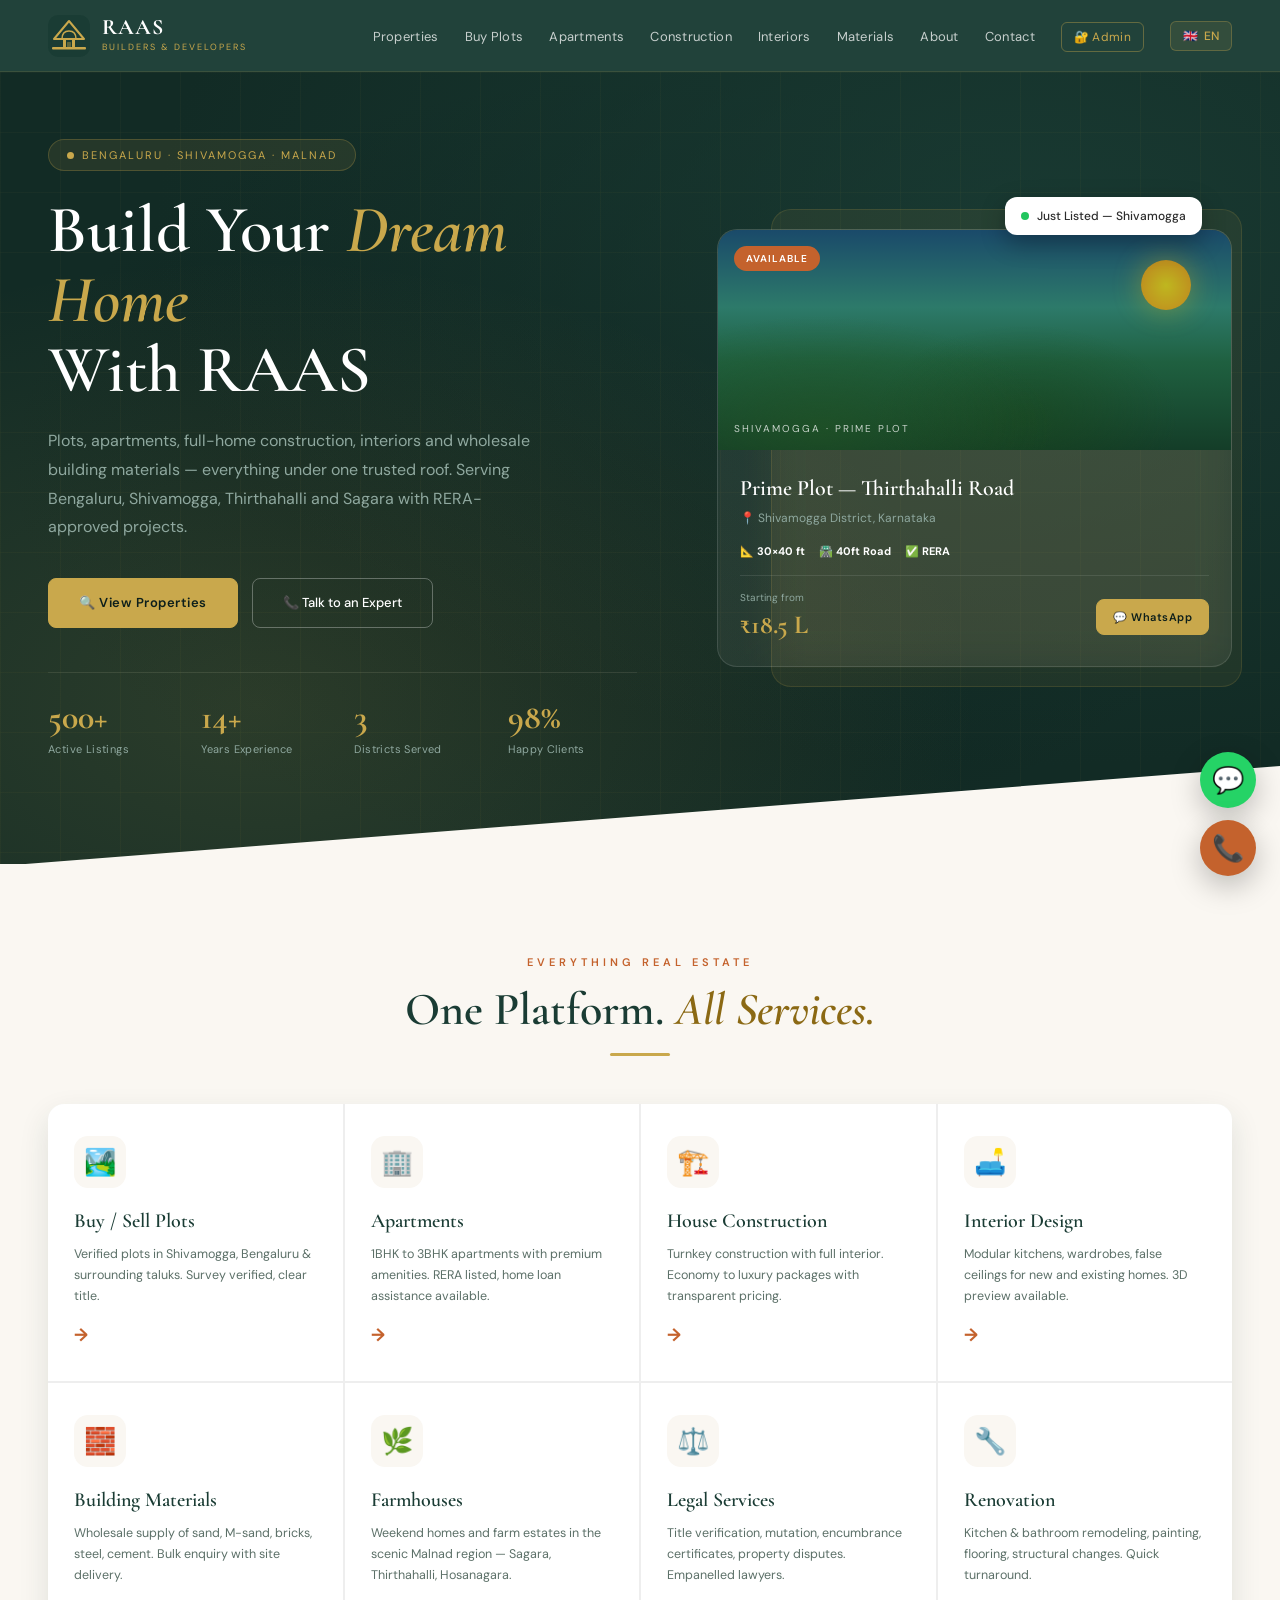
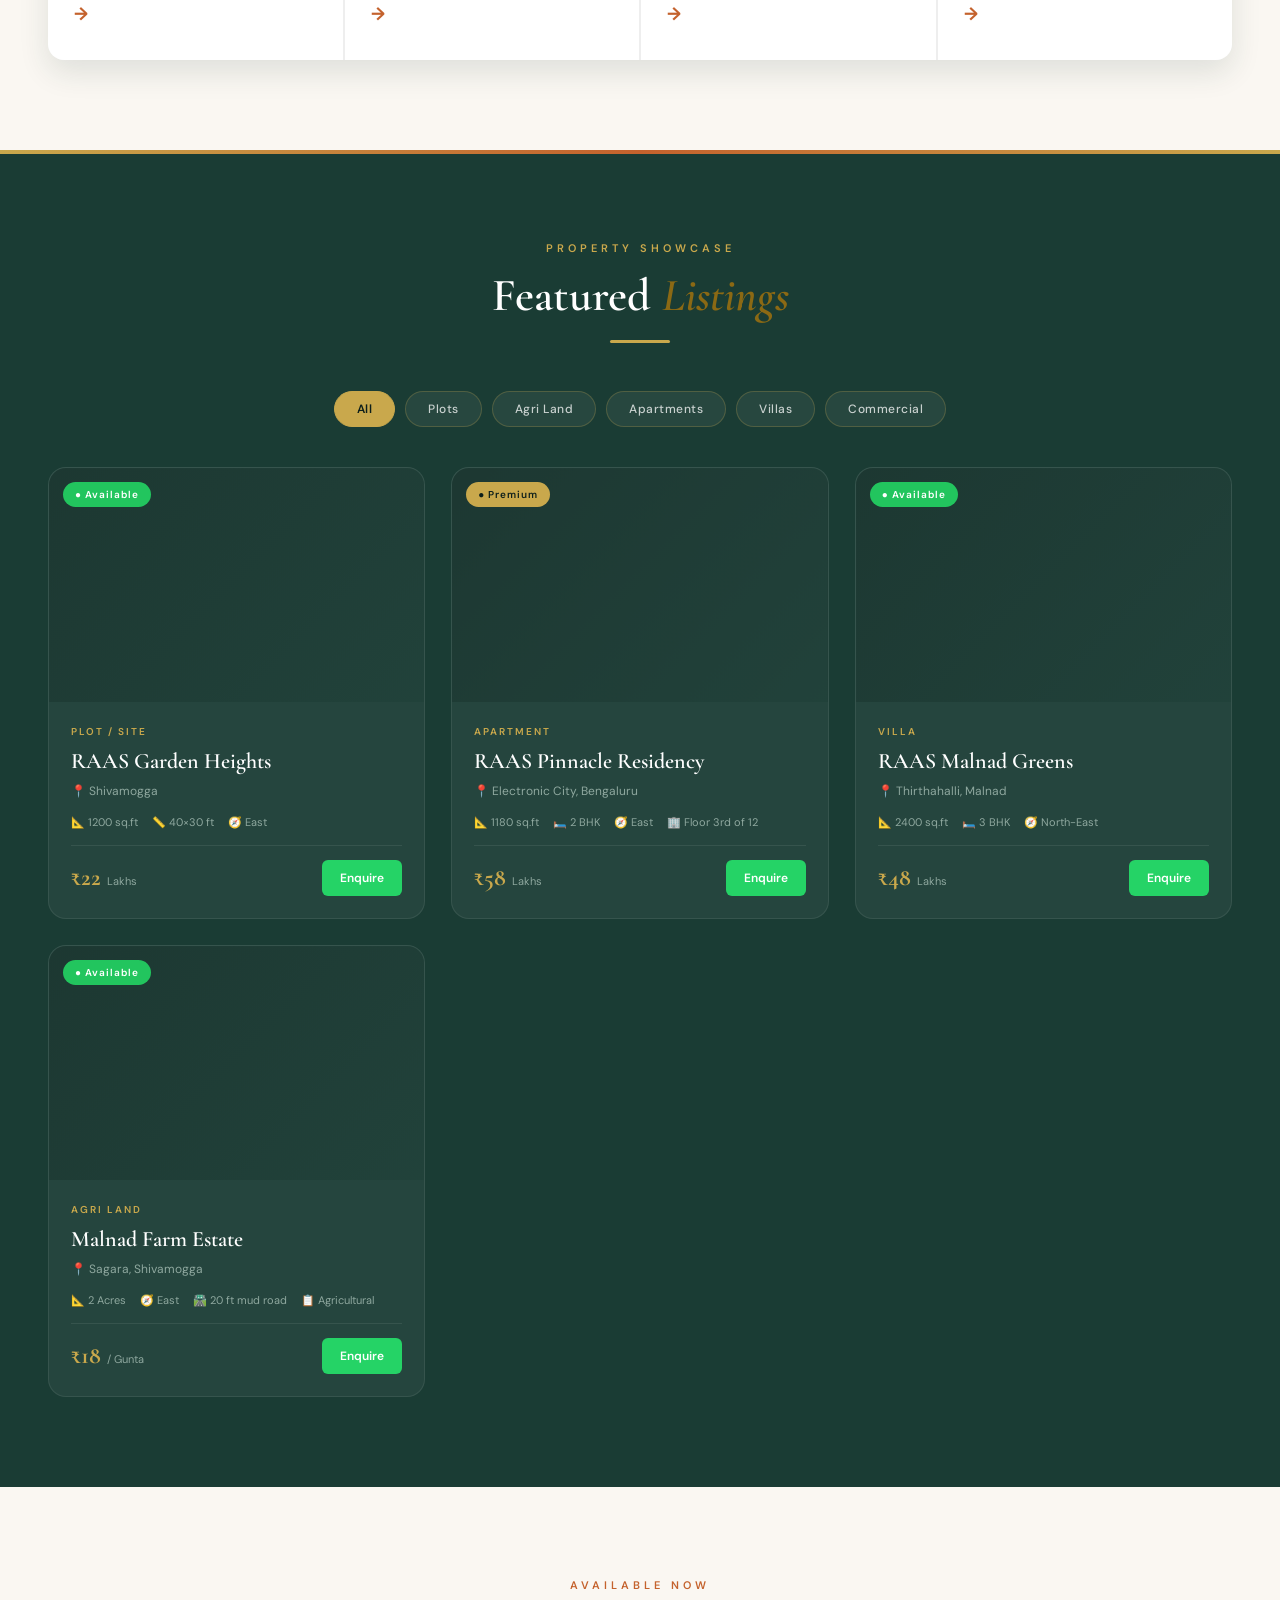
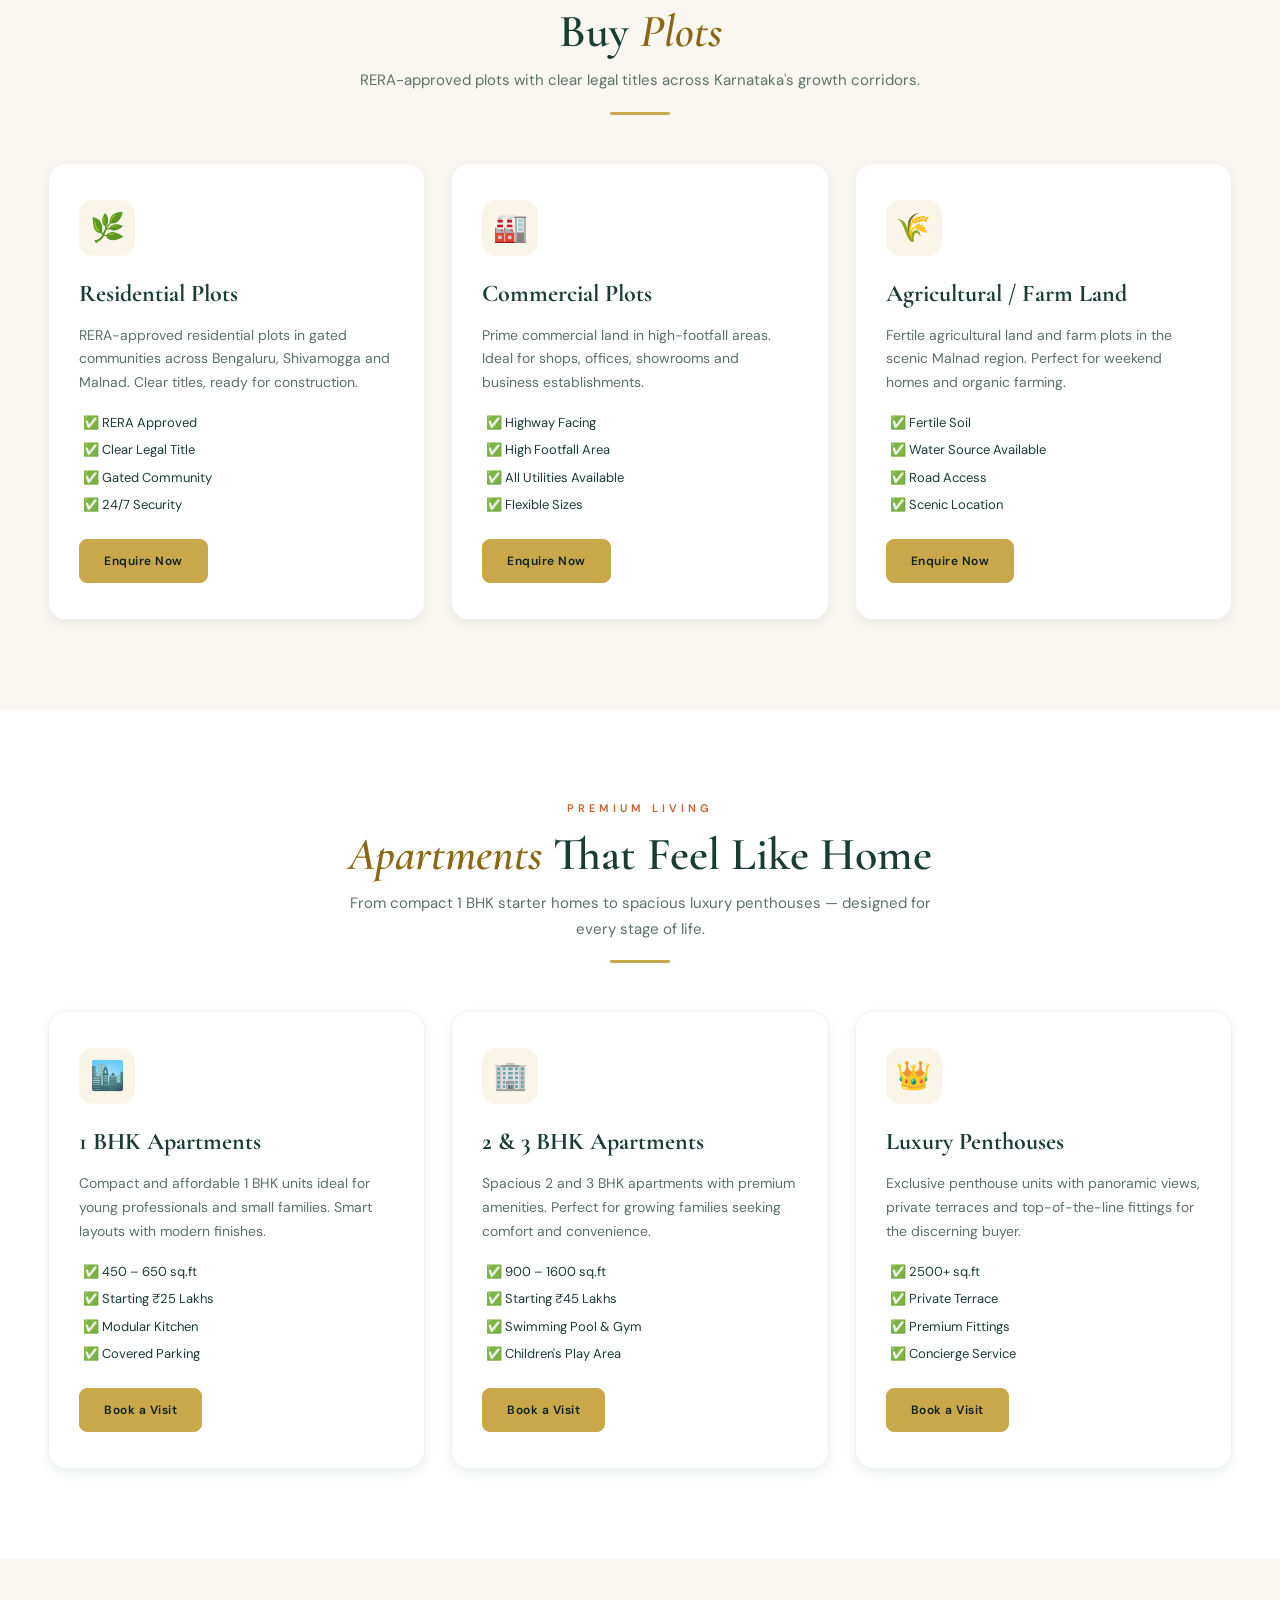
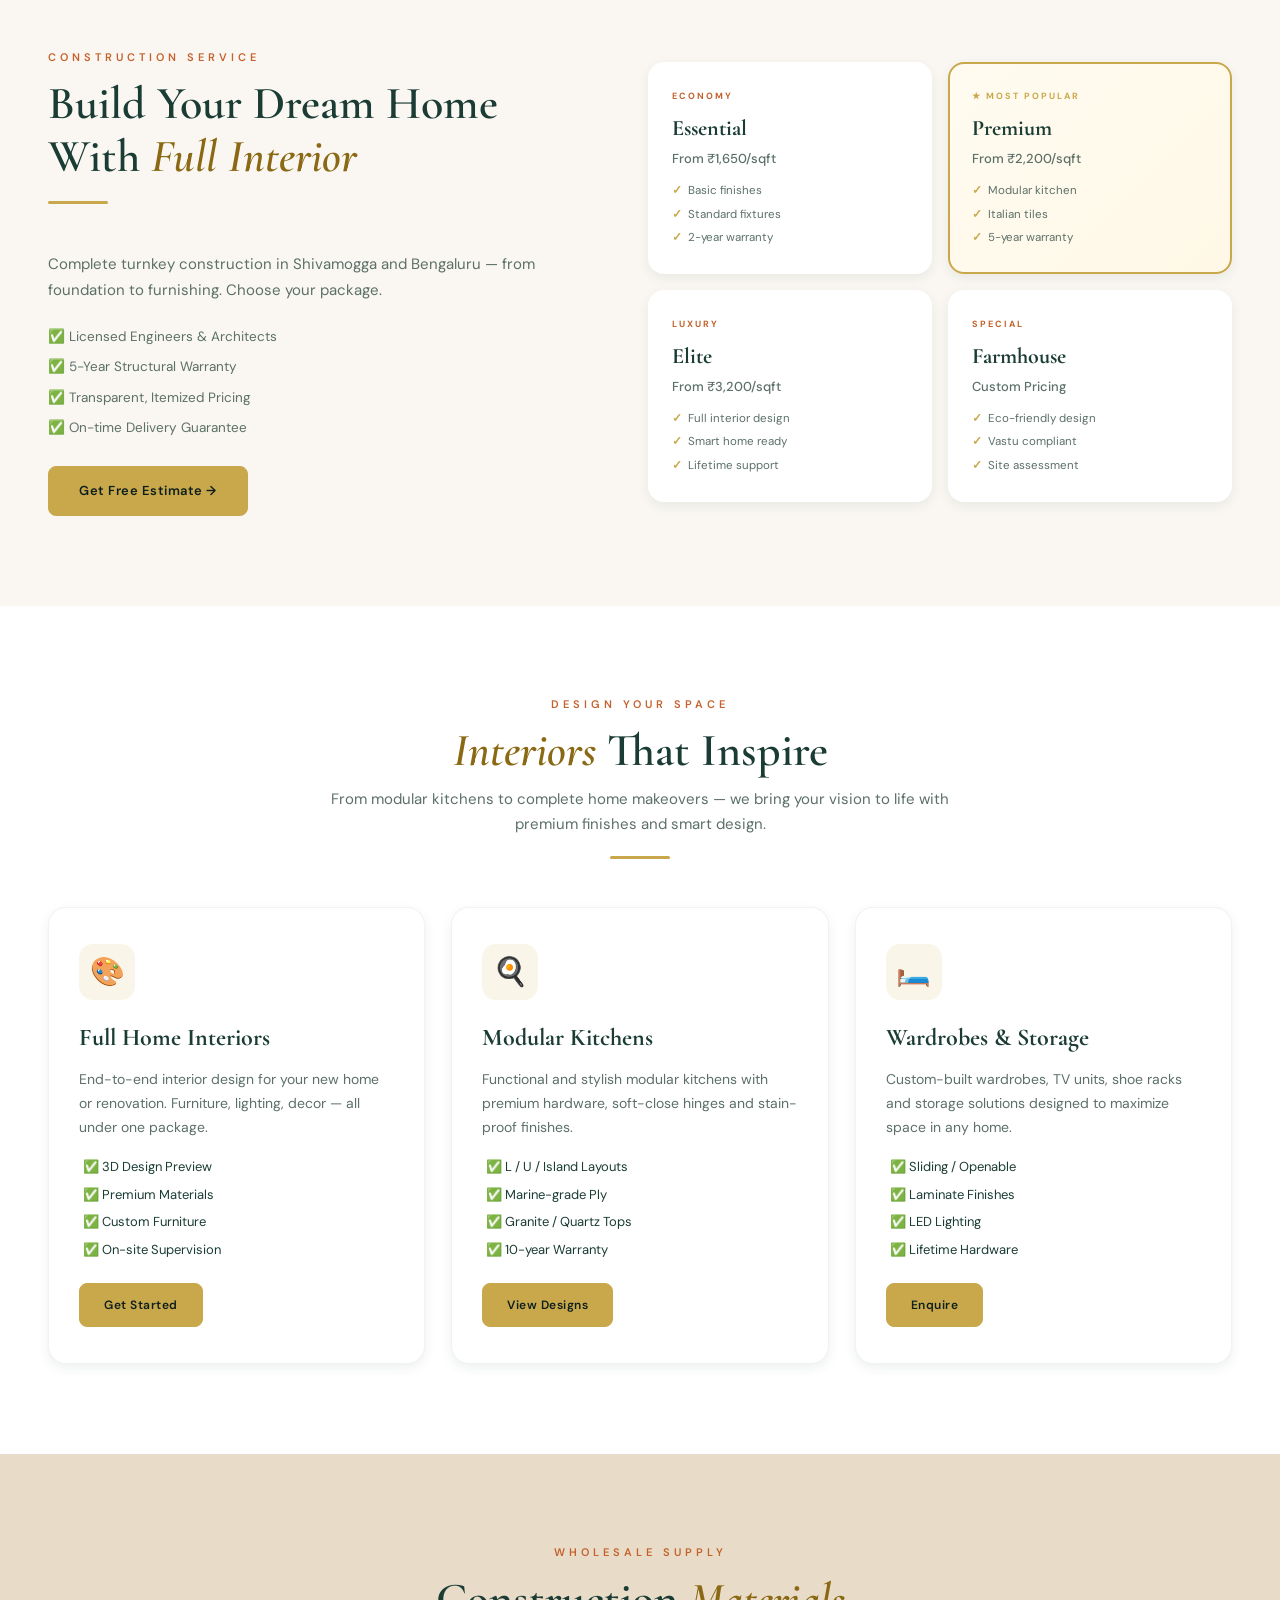
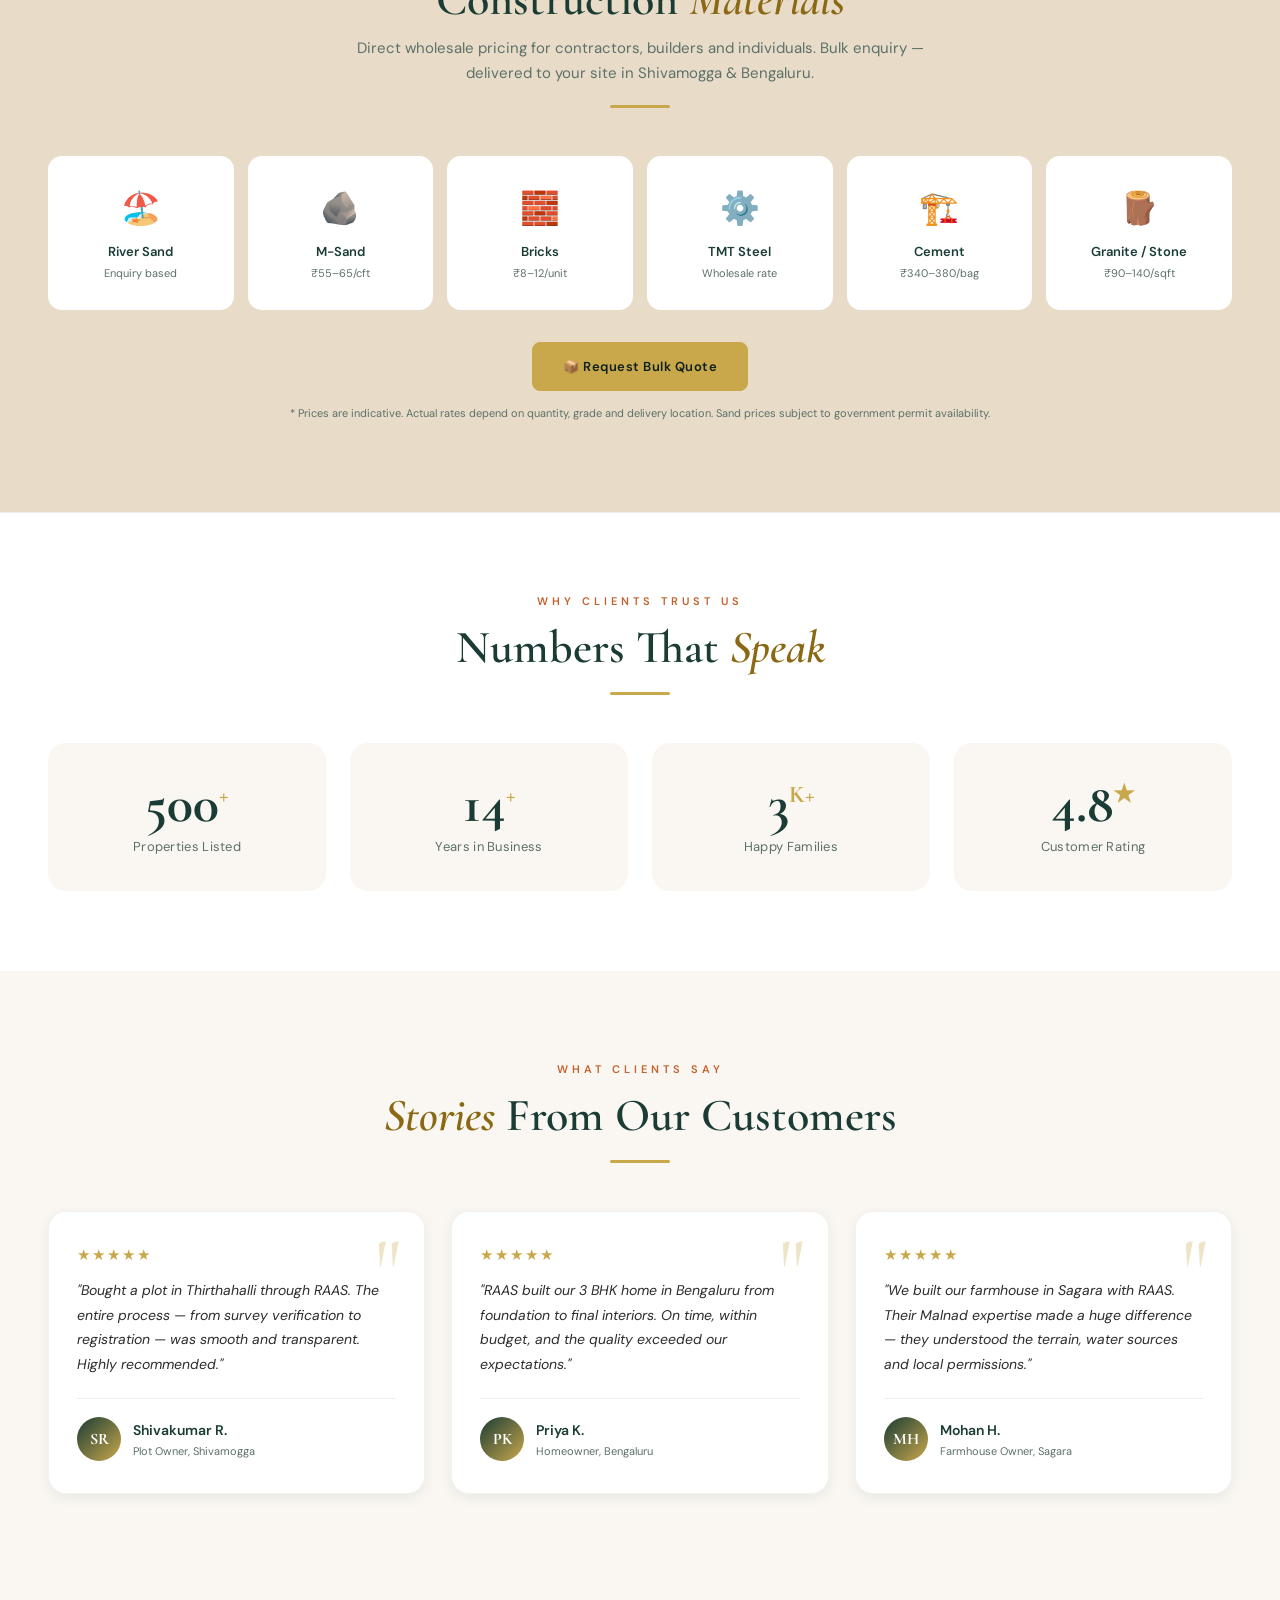
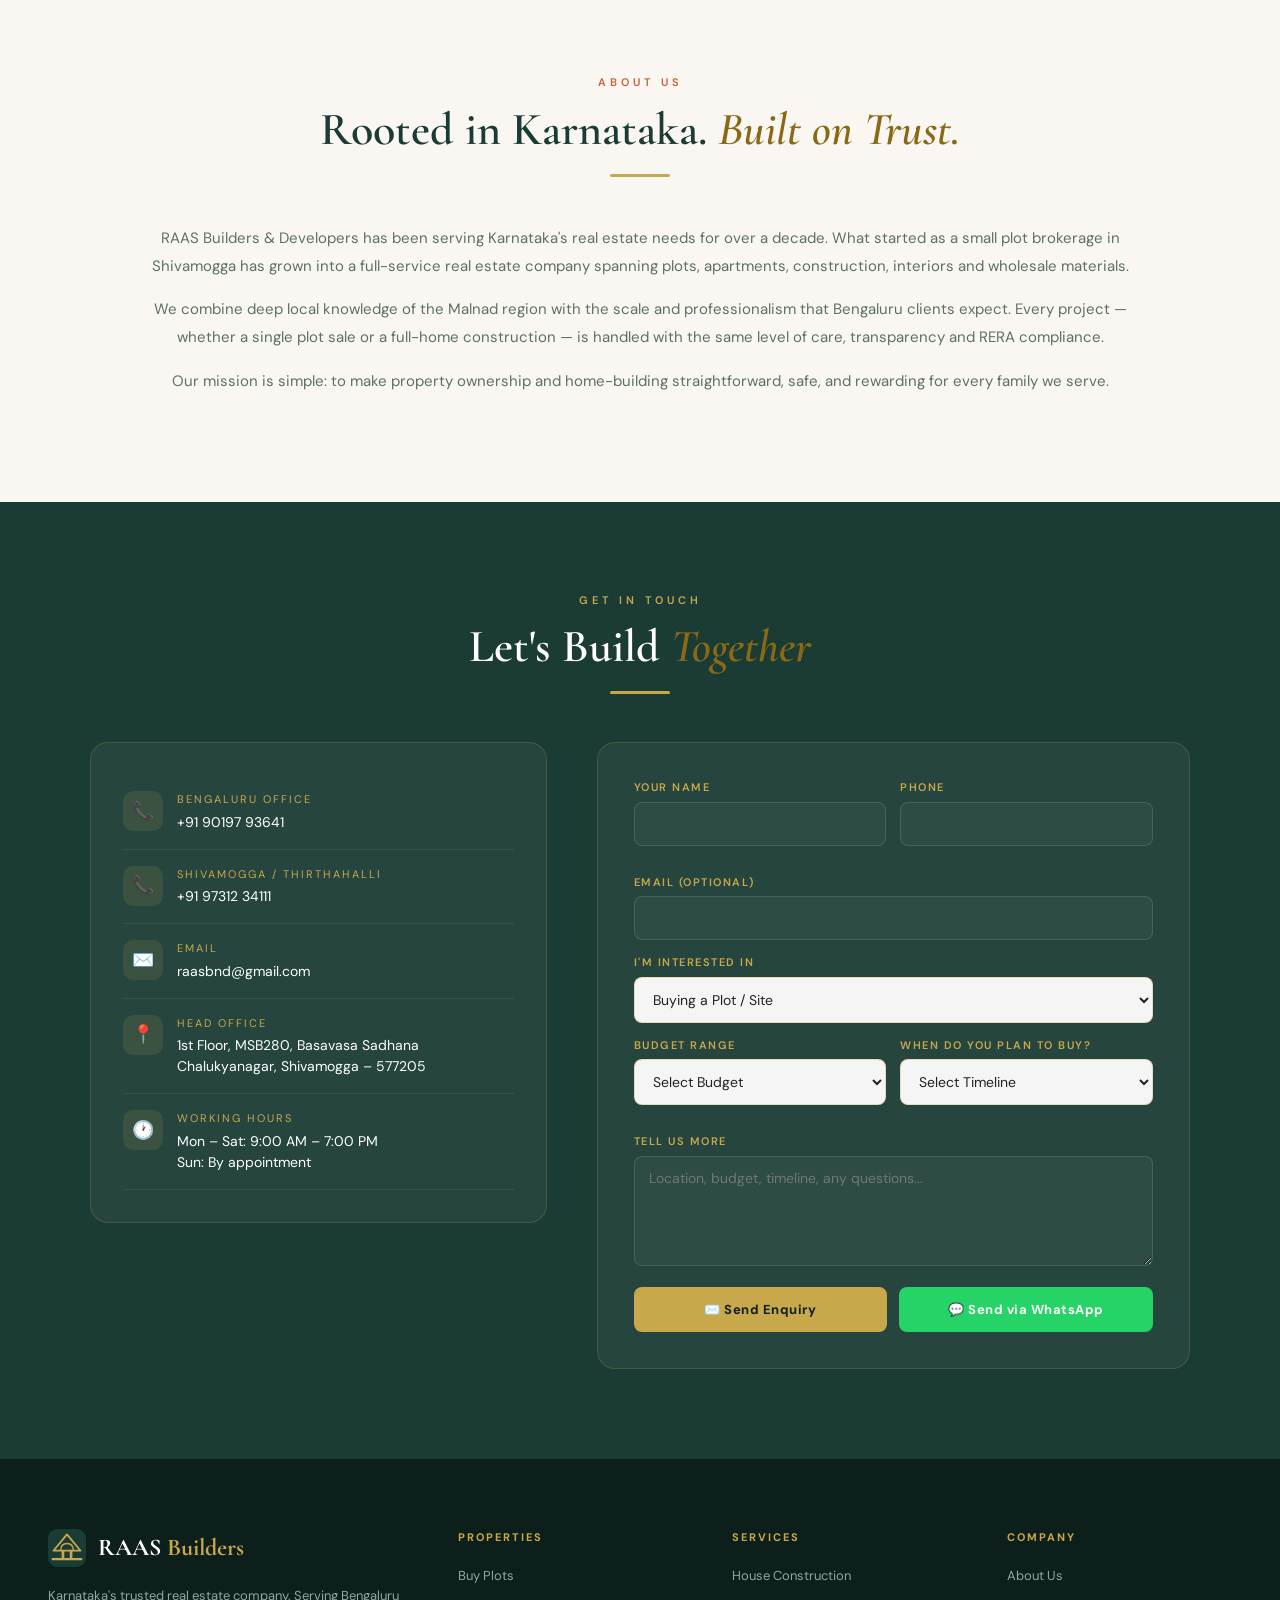
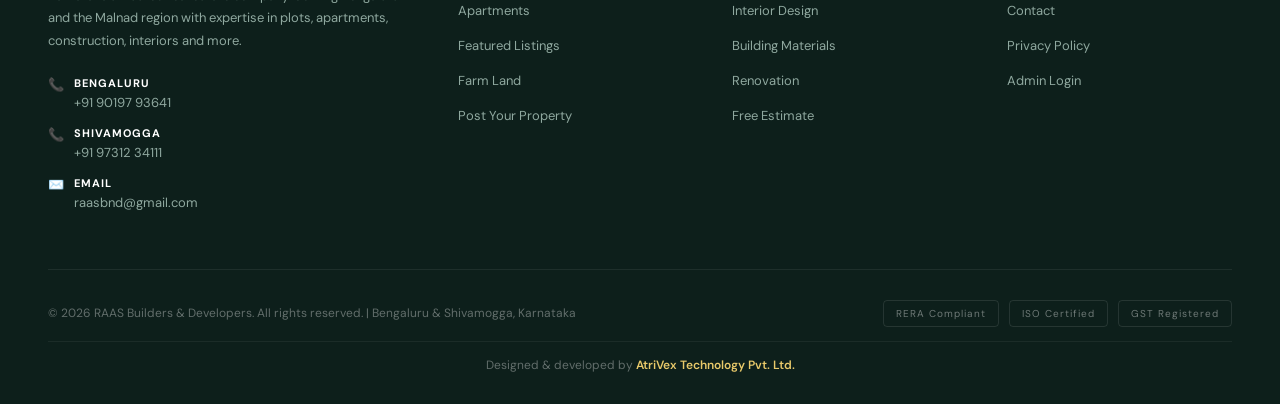
==== index.html @ a54fd287 "i18n: add Kannada translations for all remaining sections - Apartments cards, Construction, Interior" ====
<!DOCTYPE html>
<html lang="en">
<head>
<meta charset="UTF-8">
<meta name="viewport" content="width=device-width, initial-scale=1.0">
<meta name="description" content="RAAS Builders & Developers — Premium plots, apartments, construction, interiors and building materials across Bengaluru, Shivamogga and the Malnad region. RERA approved. Trusted since 2010.">
<meta name="keywords" content="RAAS Builders, plots in Shivamogga, apartments Bengaluru, construction Malnad, Thirthahalli plots, real estate Karnataka, RERA approved">
<meta name="author" content="RAAS Builders & Developers">
<meta name="theme-color" content="#1A3C34">
<link rel="canonical" href="https://raasdeveloper.com/">
<meta name="robots" content="index, follow">

<!-- Open Graph -->
<meta property="og:title" content="RAAS Builders & Developers — Plots, Apartments, Construction">
<meta property="og:description" content="Premium plots, apartments & construction services across Bengaluru, Shivamogga and the Malnad region.">
<meta property="og:type" content="website">
<meta property="og:locale" content="en_IN">
<meta property="og:site_name" content="RAAS Builders & Developers">
<meta property="og:image" content="https://raasdeveloper.com/images/og-banner.png">
<meta property="og:image:width" content="1200">
<meta property="og:image:height" content="630">
<meta property="og:url" content="https://raasdeveloper.com/">
<meta name="twitter:card" content="summary_large_image">
<meta name="twitter:image" content="https://raasdeveloper.com/images/og-banner.png">

<title>RAAS Builders & Developers — Plots · Apartments · Construction · Bengaluru & Shivamogga</title>
<link rel="icon" type="image/svg+xml" href="data:image/svg+xml,%3Csvg xmlns='http://www.w3.org/2000/svg' viewBox='0 0 38 38'%3E%3Crect width='38' height='38' rx='8' fill='%231A3C34'/%3E%3Crect x='2' y='30' width='34' height='2' fill='%23C9A84C' rx='1'/%3E%3Cpath d='M19 4 L4 22 L34 22 Z' stroke='%23C9A84C' stroke-width='2' fill='none' stroke-linejoin='round'/%3E%3Cpath d='M13 22 Q13 15 19 15 Q25 15 25 22' stroke='%23C9A84C' stroke-width='1.5' fill='none'/%3E%3Crect x='14' y='22' width='3' height='8' fill='%23C9A84C' rx='0.5'/%3E%3Crect x='21' y='22' width='3' height='8' fill='%23C9A84C' rx='0.5'/%3E%3C/svg%3E">

<link rel="preconnect" href="https://fonts.googleapis.com">
<link rel="preconnect" href="https://fonts.gstatic.com" crossorigin>
<link href="https://fonts.googleapis.com/css2?family=Cormorant+Garamond:ital,wght@0,400;0,600;0,700;1,400;1,600&family=DM+Sans:wght@300;400;500;600;700&family=Noto+Sans+Kannada:wght@400;500;600;700&display=swap" rel="stylesheet">

<link rel="stylesheet" href="css/style.css">

<script type="application/ld+json">
{
  "@context": "https://schema.org",
  "@type": "RealEstateAgent",
  "name": "RAAS Builders & Developers",
  "description": "Premium plots, apartments, construction, interiors and building materials across Bengaluru, Shivamogga and the Malnad region.",
  "url": "https://raasdeveloper.com",
  "telephone": "+919731234111",
  "email": "raasbnd@gmail.com",
  "address": {
    "@type": "PostalAddress",
    "streetAddress": "1st Floor, MSB280, Basavasa Sadhana, Chalukyanagar",
    "addressLocality": "Shivamogga",
    "postalCode": "577205",
    "addressRegion": "Karnataka",
    "addressCountry": "IN"
  },
  "areaServed": ["Bengaluru", "Shivamogga", "Thirthahalli", "Sagara"],
  "priceRange": "₹₹",
  "sameAs": []
}
</script>
</head>
<body>
<a href="#properties" class="skip-link">Skip to main content</a>

<!-- ═══════════════════════════════ NAVIGATION ═══════════════════════════════ -->
<nav class="nav-bar">
  <div class="nav-container">
    <a href="#top" class="nav-logo-area">
      <svg class="nav-logo-icon" viewBox="0 0 42 42" fill="none" xmlns="http://www.w3.org/2000/svg">
        <rect width="42" height="42" rx="10" fill="#1A3C34"/>
        <rect x="4" y="32" width="34" height="2.5" fill="#C9A84C" rx="1"/>
        <path d="M21 6 L6 24 L36 24 Z" stroke="#C9A84C" stroke-width="2" fill="none" stroke-linejoin="round"/>
        <path d="M14 24 Q14 16 21 16 Q28 16 28 24" stroke="#C9A84C" stroke-width="1.5" fill="none"/>
        <rect x="15" y="24" width="3" height="8" fill="#C9A84C" rx="0.5"/>
        <rect x="24" y="24" width="3" height="8" fill="#C9A84C" rx="0.5"/>
        <rect x="19" y="27" width="4" height="5" rx="0.5" fill="rgba(201,168,76,0.4)"/>
      </svg>
      <div class="nav-logo-text">
        <span class="nav-company">RAAS</span>
        <span class="nav-company-sub">Builders &amp; Developers</span>
      </div>
    </a>
    <button class="nav-toggle" id="nav-toggle" aria-label="Open menu">☰</button>
    <ul class="nav-links" id="nav-links">
      <li><a href="#properties" data-en="Properties" data-kn="ಆಸ್ತಿಗಳು">Properties</a></li>
      <li><a href="#buy-plots" data-en="Buy Plots" data-kn="ನಿವೇಶನ">Buy Plots</a></li>
      <li><a href="#apartments" data-en="Apartments" data-kn="ಅಪಾರ್ಟ್‌ಮೆಂಟ್">Apartments</a></li>
      <li><a href="#constructions" data-en="Construction" data-kn="ನಿರ್ಮಾಣ">Construction</a></li>
      <li><a href="#interiors" data-en="Interiors" data-kn="ಒಳಾಂಗಣ">Interiors</a></li>
      <li><a href="#materials" data-en="Materials" data-kn="ಸಾಮಗ್ರಿಗಳು">Materials</a></li>
      <li><a href="#about" data-en="About" data-kn="ನಮ್ಮ ಬಗ್ಗೆ">About</a></li>
      <li><a href="#contact" data-en="Contact" data-kn="ಸಂಪರ್ಕ">Contact</a></li>
      <li><a href="admin.html" class="admin-link">🔐 Admin</a></li>
      <li>
        <button class="lang-toggle" onclick="toggleLanguage()" aria-label="Toggle language">
          <span id="lang-icon">🇬🇧</span>
          <span id="lang-text">EN</span>
        </button>
      </li>
    </ul>
  </div>
</nav>

<!-- ═══════════════════════════════ HERO ═══════════════════════════════ -->
<section class="hero-section" id="top">
  <div class="hero-bg-pattern"></div>
  <div class="hero-bg-grid"></div>

  <div class="hero-content">
    <div class="hero-left">
      <div class="hero-badge">
        <span class="hero-badge-dot"></span>
        <span data-en="Bengaluru · Shivamogga · Malnad" data-kn="ಬೆಂಗಳೂರು · ಶಿವಮೊಗ್ಗ · ಮಲೆನಾಡು">Bengaluru · Shivamogga · Malnad</span>
      </div>

      <h1 class="hero-h1" data-en="Build Your <em>Dream Home</em><br>With RAAS" data-kn="ನಿಮ್ಮ <em>ಕನಸಿನ ಮನೆ</em><br>ರಾಸ್‌ನೊಂದಿಗೆ ಕಟ್ಟಿ">
        Build Your <em>Dream Home</em>
        <br>With RAAS
      </h1>

      <p class="hero-p" data-en="Plots, apartments, full-home construction, interiors and wholesale building materials — everything under one trusted roof. Serving Bengaluru, Shivamogga, Thirthahalli and Sagara with RERA-approved projects." data-kn="ನಿವೇಶನ, ಅಪಾರ್ಟ್‌ಮೆಂಟ್, ಸಂಪೂರ್ಣ ಮನೆ ನಿರ್ಮಾಣ, ಒಳಾಂಗಣ ವಿನ್ಯಾಸ ಮತ್ತು ಸಗಟು ಸಾಮಗ್ರಿಗಳು — ಎಲ್ಲವೂ ಒಂದೇ ಛಾವಣಿಯ ಅಡಿಯಲ್ಲಿ. ಬೆಂಗಳೂರು, ಶಿವಮೊಗ್ಗ, ತೀರ್ಥಹಳ್ಳಿ ಮತ್ತು ಸಾಗರದಲ್ಲಿ ರೇರಾ-ಅನುಮೋದಿತ ಯೋಜನೆಗಳು.">
        Plots, apartments, full-home construction, interiors and wholesale building materials — everything under one trusted roof. Serving Bengaluru, Shivamogga, Thirthahalli and Sagara with RERA-approved projects.
      </p>

      <div class="hero-btns">
        <a href="#properties" class="btn-primary" data-en="🔍 View Properties" data-kn="🔍 ಆಸ್ತಿಗಳು ನೋಡಿ">🔍 View Properties</a>
        <a href="#contact" class="btn-secondary" data-en="📞 Talk to an Expert" data-kn="📞 ತಜ್ಞರೊಂದಿಗೆ ಮಾತನಾಡಿ">📞 Talk to an Expert</a>
      </div>

      <div class="hero-stats">
        <div class="stat"><div class="stat-num" data-setting="stat_listings">500+</div><div class="stat-label" data-en="Active Listings" data-kn="ಲಭ್ಯ ಆಸ್ತಿಗಳು">Active Listings</div></div>
        <div class="stat"><div class="stat-num" data-setting="stat_years">14+</div><div class="stat-label" data-en="Years Experience" data-kn="ವರ್ಷಗಳ ಅನುಭವ">Years Experience</div></div>
        <div class="stat"><div class="stat-num" data-setting="stat_districts">3</div><div class="stat-label" data-en="Districts Served" data-kn="ಜಿಲ್ಲೆಗಳು">Districts Served</div></div>
        <div class="stat"><div class="stat-num" data-setting="stat_satisfaction">98%</div><div class="stat-label" data-en="Happy Clients" data-kn="ಸಂತೋಷ ಗ್ರಾಹಕರು">Happy Clients</div></div>
      </div>
    </div>

    <div class="hero-right">
      <div class="hero-card-stack">
        <div class="property-card-back"></div>
        <div class="floating-tag">
          <div class="floating-dot"></div>
          <span data-en="Just Listed — Shivamogga" data-kn="ಹೊಸ ಸೇರ್ಪಡೆ — ಶಿವಮೊಗ್ಗ">Just Listed — Shivamogga</span>
        </div>
        <div class="hero-prop-card">
          <div class="hero-prop-img">
            <div class="card-sun"></div>
            <div class="card-badge">AVAILABLE</div>
          </div>
          <div class="hero-prop-body">
            <div class="hero-prop-title" data-setting="hero_title">Prime Plot — Thirthahalli Road</div>
            <div class="hero-prop-loc" data-setting="hero_location">📍 Shivamogga District, Karnataka</div>
            <div class="hero-prop-specs" id="hero-specs">
              <div class="hero-prop-spec">📐 <strong>30×40 ft</strong></div>
              <div class="hero-prop-spec">🛣️ <strong>40ft Road</strong></div>
              <div class="hero-prop-spec">✅ <strong>RERA</strong></div>
            </div>
            <div class="hero-prop-footer">
              <div>
                <div class="hero-prop-price-label">Starting from</div>
                <div class="hero-prop-price" data-setting="hero_price">₹18.5 L</div>
              </div>
              <a href="https://wa.me/919019793641" target="_blank" rel="noopener" class="btn-primary" style="padding:9px 16px;font-size:11px;">💬 WhatsApp</a>
            </div>
          </div>
        </div>
      </div>
    </div>
  </div>

  <div class="hero-diagonal"></div>
</section>

<!-- ═══════════════════════════════ SERVICES ═══════════════════════════════ -->
<section class="services-section" id="services">
  <p class="eyebrow reveal" data-en="Everything Real Estate" data-kn="ಸಂಪೂರ್ಣ ರಿಯಲ್ ಎಸ್ಟೇಟ್">Everything Real Estate</p>
  <h2 class="section-h reveal" data-en="One Platform. <em>All Services.</em>" data-kn="ಒಂದೇ ವೇದಿಕೆ. <em>ಎಲ್ಲಾ ಸೇವೆಗಳು.</em>">One Platform. <em>All Services.</em></h2>
  <div class="divider"></div>

  <div class="services-grid reveal">
    <div class="svc-card">
      <div class="svc-icon">🏞️</div>
      <div class="svc-name" data-en="Buy / Sell Plots" data-kn="ನಿವೇಶನ ಖರೀದಿ / ಮಾರಾಟ">Buy / Sell Plots</div>
      <div class="svc-desc" data-en="Verified plots in Shivamogga, Bengaluru & surrounding taluks. Survey verified, clear title." data-kn="ಶಿವಮೊಗ್ಗ, ಬೆಂಗಳೂರಿನಲ್ಲಿ ಪರಿಶೀಲಿಸಿದ ನಿವೇಶನಗಳು.">Verified plots in Shivamogga, Bengaluru & surrounding taluks. Survey verified, clear title.</div>
      <div class="svc-arrow">→</div>
    </div>
    <div class="svc-card">
      <div class="svc-icon">🏢</div>
      <div class="svc-name" data-en="Apartments" data-kn="ಅಪಾರ್ಟ್‌ಮೆಂಟ್">Apartments</div>
      <div class="svc-desc" data-en="1BHK to 3BHK apartments with premium amenities. RERA listed, home loan assistance available." data-kn="ಪ್ರೀಮಿಯಂ ಸೌಲಭ್ಯಗಳೊಂದಿಗೆ 1BHK ರಿಂದ 3BHK ಅಪಾರ್ಟ್‌ಮೆಂಟ್‌ಗಳು.">1BHK to 3BHK apartments with premium amenities. RERA listed, home loan assistance available.</div>
      <div class="svc-arrow">→</div>
    </div>
    <div class="svc-card">
      <div class="svc-icon">🏗️</div>
      <div class="svc-name" data-en="House Construction" data-kn="ಮನೆ ನಿರ್ಮಾಣ">House Construction</div>
      <div class="svc-desc" data-en="Turnkey construction with full interior. Economy to luxury packages with transparent pricing." data-kn="ಸಂಪೂರ್ಣ ಒಳಾಂಗಣದೊಂದಿಗೆ ಟರ್ನ್‌ಕೀ ನಿರ್ಮಾಣ.">Turnkey construction with full interior. Economy to luxury packages with transparent pricing.</div>
      <div class="svc-arrow">→</div>
    </div>
    <div class="svc-card">
      <div class="svc-icon">🛋️</div>
      <div class="svc-name" data-en="Interior Design" data-kn="ಒಳಾಂಗಣ ವಿನ್ಯಾಸ">Interior Design</div>
      <div class="svc-desc" data-en="Modular kitchens, wardrobes, false ceilings for new and existing homes. 3D preview available." data-kn="ಮಾಡ್ಯುಲರ್ ಕಿಚನ್, ವಾರ್ಡ್‌ರೋಬ್, ಫಾಲ್ಸ್ ಸೀಲಿಂಗ್.">Modular kitchens, wardrobes, false ceilings for new and existing homes. 3D preview available.</div>
      <div class="svc-arrow">→</div>
    </div>
    <div class="svc-card">
      <div class="svc-icon">🧱</div>
      <div class="svc-name" data-en="Building Materials" data-kn="ಕಟ್ಟಡ ಸಾಮಗ್ರಿಗಳು">Building Materials</div>
      <div class="svc-desc" data-en="Wholesale supply of sand, M-sand, bricks, steel, cement. Bulk enquiry with site delivery." data-kn="ಸಗಟು ಪೂರೈಕೆ — ಮರಳು, ಇಟ್ಟಿಗೆ, ಉಕ್ಕು, ಸಿಮೆಂಟ್.">Wholesale supply of sand, M-sand, bricks, steel, cement. Bulk enquiry with site delivery.</div>
      <div class="svc-arrow">→</div>
    </div>
    <div class="svc-card">
      <div class="svc-icon">🌿</div>
      <div class="svc-name" data-en="Farmhouses" data-kn="ಫಾರ್ಮ್ ಹೌಸ್">Farmhouses</div>
      <div class="svc-desc" data-en="Weekend homes and farm estates in the scenic Malnad region — Sagara, Thirthahalli, Hosanagara." data-kn="ಮಲೆನಾಡು ಪ್ರದೇಶದಲ್ಲಿ ವಾರಾಂತ್ಯ ಮನೆಗಳು ಮತ್ತು ಫಾರ್ಮ್ ಎಸ್ಟೇಟ್‌ಗಳು.">Weekend homes and farm estates in the scenic Malnad region — Sagara, Thirthahalli, Hosanagara.</div>
      <div class="svc-arrow">→</div>
    </div>
    <div class="svc-card">
      <div class="svc-icon">⚖️</div>
      <div class="svc-name" data-en="Legal Services" data-kn="ಕಾನೂನು ಸೇವೆಗಳು">Legal Services</div>
      <div class="svc-desc" data-en="Title verification, mutation, encumbrance certificates, property disputes. Empanelled lawyers." data-kn="ಟೈಟಲ್ ಪರಿಶೀಲನೆ, ಆಸ್ತಿ ವಿವಾದಗಳು. ಅನುಭವಿ ವಕೀಲರು.">Title verification, mutation, encumbrance certificates, property disputes. Empanelled lawyers.</div>
      <div class="svc-arrow">→</div>
    </div>
    <div class="svc-card">
      <div class="svc-icon">🔧</div>
      <div class="svc-name" data-en="Renovation" data-kn="ನವೀಕರಣ">Renovation</div>
      <div class="svc-desc" data-en="Kitchen & bathroom remodeling, painting, flooring, structural changes. Quick turnaround." data-kn="ಅಡುಗೆಮನೆ ಮತ್ತು ಸ್ನಾನಗೃಹ ನವೀಕರಣ. ವೇಗದ ಪೂರ್ಣಗೊಳಿಸುವಿಕೆ.">Kitchen & bathroom remodeling, painting, flooring, structural changes. Quick turnaround.</div>
      <div class="svc-arrow">→</div>
    </div>
  </div>
</section>

<!-- ═══════════════════════════════ PROPERTIES ═══════════════════════════════ -->
<section class="properties-section" id="properties">
  <p class="eyebrow reveal" data-en="Property Showcase" data-kn="ಆಸ್ತಿ ಪ್ರದರ್ಶನ">Property Showcase</p>
  <h2 class="section-h reveal" data-en="Featured <em>Listings</em>" data-kn="ವಿಶೇಷ <em>ಆಸ್ತಿಗಳು</em>">Featured <em>Listings</em></h2>
  <div class="divider"></div>

  <div class="prop-filter reveal">
    <button class="pf-chip active" data-filter="all" data-en="All" data-kn="ಎಲ್ಲಾ">All</button>
    <button class="pf-chip" data-filter="plot" data-en="Plots" data-kn="ನಿವೇಶನ">Plots</button>
    <button class="pf-chip" data-filter="land" data-en="Agri Land" data-kn="ಕೃಷಿ ಭೂಮಿ">Agri Land</button>
    <button class="pf-chip" data-filter="apartment" data-en="Apartments" data-kn="ಅಪಾರ್ಟ್‌ಮೆಂಟ್">Apartments</button>
    <button class="pf-chip" data-filter="villa" data-en="Villas" data-kn="ವಿಲ್ಲಾ">Villas</button>
    <button class="pf-chip" data-filter="commercial" data-en="Commercial" data-kn="ವಾಣಿಜ್ಯ">Commercial</button>
  </div>

  <div id="properties-grid" class="prop-grid reveal">
    <!-- Populated by js/app.js -->
  </div>
</section>

<!-- ═══════════════════════════════ BUY PLOTS ═══════════════════════════════ -->
<section id="buy-plots" class="section-page">
  <p class="eyebrow reveal" data-en="Available Now" data-kn="ಈಗ ಲಭ್ಯ">Available Now</p>
  <h2 class="section-h reveal" data-en="Buy <em>Plots</em>" data-kn="<em>ನಿವೇಶನ</em> ಖರೀದಿ">Buy <em>Plots</em></h2>
  <p class="section-sub reveal" data-en="RERA-approved plots with clear legal titles across Karnataka's growth corridors." data-kn="ಕರ್ನಾಟಕದಾದ್ಯಂತ ಸ್ಪಷ್ಟ ಕಾನೂನು ಶೀರ್ಷಿಕೆಯೊಂದಿಗೆ RERA-ಅನುಮೋದಿತ ನಿವೇಶನಗಳು.">RERA-approved plots with clear legal titles across Karnataka's growth corridors.</p>
  <div class="divider"></div>

  <div class="info-grid reveal">
    <div class="info-card">
      <div class="info-icon">🌿</div>
      <h3 data-en="Residential Plots" data-kn="ವಸತಿ ನಿವೇಶನ">Residential Plots</h3>
      <p data-en="RERA-approved residential plots in gated communities across Bengaluru, Shivamogga and Malnad. Clear titles, ready for construction." data-kn="ಗೇಟೆಡ್ ಸಮುದಾಯಗಳಲ್ಲಿ RERA ಅನುಮೋದಿತ ವಸತಿ ನಿವೇಶನಗಳು.">RERA-approved residential plots in gated communities across Bengaluru, Shivamogga and Malnad. Clear titles, ready for construction.</p>
      <ul class="info-list">
        <li>✅ RERA Approved</li>
        <li>✅ Clear Legal Title</li>
        <li>✅ Gated Community</li>
        <li>✅ 24/7 Security</li>
      </ul>
      <a href="#contact" class="btn-primary" data-en="Enquire Now" data-kn="ವಿಚಾರಿಸಿ">Enquire Now</a>
    </div>
    <div class="info-card">
      <div class="info-icon">🏭</div>
      <h3 data-en="Commercial Plots" data-kn="ವಾಣಿಜ್ಯ ನಿವೇಶನ">Commercial Plots</h3>
      <p data-en="Prime commercial land in high-footfall areas. Ideal for shops, offices, showrooms and business establishments." data-kn="ಹೆಚ್ಚಿನ ಜನಸಂಚಾರ ಪ್ರದೇಶಗಳಲ್ಲಿ ವಾಣಿಜ್ಯ ಭೂಮಿ.">Prime commercial land in high-footfall areas. Ideal for shops, offices, showrooms and business establishments.</p>
      <ul class="info-list">
        <li>✅ Highway Facing</li>
        <li>✅ High Footfall Area</li>
        <li>✅ All Utilities Available</li>
        <li>✅ Flexible Sizes</li>
      </ul>
      <a href="#contact" class="btn-primary" data-en="Enquire Now" data-kn="ವಿಚಾರಿಸಿ">Enquire Now</a>
    </div>
    <div class="info-card">
      <div class="info-icon">🌾</div>
      <h3 data-en="Agricultural / Farm Land" data-kn="ಕೃಷಿ ಭೂಮಿ">Agricultural / Farm Land</h3>
      <p data-en="Fertile agricultural land and farm plots in the scenic Malnad region. Perfect for weekend homes and organic farming." data-kn="ಮಲೆನಾಡು ಪ್ರದೇಶದಲ್ಲಿ ಫಲವತ್ತಾದ ಕೃಷಿ ಭೂಮಿ.">Fertile agricultural land and farm plots in the scenic Malnad region. Perfect for weekend homes and organic farming.</p>
      <ul class="info-list">
        <li>✅ Fertile Soil</li>
        <li>✅ Water Source Available</li>
        <li>✅ Road Access</li>
        <li>✅ Scenic Location</li>
      </ul>
      <a href="#contact" class="btn-primary" data-en="Enquire Now" data-kn="ವಿಚಾರಿಸಿ">Enquire Now</a>
    </div>
  </div>
</section>

<!-- ═══════════════════════════════ APARTMENTS ═══════════════════════════════ -->
<section id="apartments" class="section-page alt-bg">
  <p class="eyebrow reveal" data-en="Premium Living" data-kn="ಪ್ರೀಮಿಯಂ ವಾಸ">Premium Living</p>
  <h2 class="section-h reveal" data-en="<em>Apartments</em> That Feel Like Home" data-kn="ಮನೆಯಂತೆ ಭಾಸವಾಗುವ <em>ಅಪಾರ್ಟ್‌ಮೆಂಟ್</em>">
    <em>Apartments</em> That Feel Like Home
  </h2>
  <p class="section-sub reveal" data-en="From compact 1 BHK starter homes to spacious luxury penthouses — designed for every stage of life." data-kn="ಪ್ರತಿ ಜೀವನ ಹಂತಕ್ಕೂ ವಿನ್ಯಾಸಗೊಳಿಸಲಾದ ಅಪಾರ್ಟ್‌ಮೆಂಟ್‌ಗಳು.">From compact 1 BHK starter homes to spacious luxury penthouses — designed for every stage of life.</p>
  <div class="divider"></div>

  <div class="info-grid reveal">
    <div class="info-card">
      <div class="info-icon">🏙️</div>
      <h3 data-en="1 BHK Apartments" data-kn="1 BHK ಅಪಾರ್ಟ್‌ಮೆಂಟ್">1 BHK Apartments</h3>
      <p data-en="Compact and affordable 1 BHK units ideal for young professionals and small families. Smart layouts with modern finishes." data-kn="ಯುವ ವೃತ್ತಿಪರರು ಮತ್ತು ಸಣ್ಣ ಕುಟುಂಬಗಳಿಗೆ ಸೂಕ್ತವಾದ ಕಾಂಪ್ಯಾಕ್ಟ್ ಮತ್ತು ಕೈಗೆಟುಕುವ 1 BHK ಮನೆಗಳು. ಆಧುನಿಕ ವಿನ್ಯಾಸ.">Compact and affordable 1 BHK units ideal for young professionals and small families. Smart layouts with modern finishes.</p>
      <ul class="info-list">
        <li data-setting="apt_1bhk_area">✅ 450 – 650 sq.ft</li>
        <li data-setting="apt_1bhk_price">✅ Starting ₹25 Lakhs</li>
        <li data-en="✅ Modular Kitchen" data-kn="✅ ಮಾಡ್ಯುಲರ್ ಕಿಚನ್">✅ Modular Kitchen</li>
        <li data-en="✅ Covered Parking" data-kn="✅ ಮುಚ್ಚಿದ ಪಾರ್ಕಿಂಗ್">✅ Covered Parking</li>
      </ul>
      <a href="#contact" class="btn-primary" data-en="Book a Visit" data-kn="ಭೇಟಿ ಕಾಯ್ದಿರಿಸಿ">Book a Visit</a>
    </div>
    <div class="info-card">
      <div class="info-icon">🏢</div>
      <h3 data-en="2 &amp; 3 BHK Apartments" data-kn="2 ಮತ್ತು 3 BHK ಅಪಾರ್ಟ್‌ಮೆಂಟ್">2 &amp; 3 BHK Apartments</h3>
      <p data-en="Spacious 2 and 3 BHK apartments with premium amenities. Perfect for growing families seeking comfort and convenience." data-kn="ಪ್ರೀಮಿಯಂ ಸೌಲಭ್ಯಗಳೊಂದಿಗೆ ವಿಶಾಲವಾದ 2 ಮತ್ತು 3 BHK ಅಪಾರ್ಟ್‌ಮೆಂಟ್‌ಗಳು. ಬೆಳೆಯುತ್ತಿರುವ ಕುಟುಂಬಗಳಿಗೆ ಸೂಕ್ತ.">Spacious 2 and 3 BHK apartments with premium amenities. Perfect for growing families seeking comfort and convenience.</p>
      <ul class="info-list">
        <li data-setting="apt_23bhk_area">✅ 900 – 1600 sq.ft</li>
        <li data-setting="apt_23bhk_price">✅ Starting ₹45 Lakhs</li>
        <li data-en="✅ Swimming Pool &amp; Gym" data-kn="✅ ಈಜುಕೊಳ ಮತ್ತು ಜಿಮ್">✅ Swimming Pool &amp; Gym</li>
        <li data-en="✅ Children's Play Area" data-kn="✅ ಮಕ್ಕಳ ಆಟದ ಪ್ರದೇಶ">✅ Children's Play Area</li>
      </ul>
      <a href="#contact" class="btn-primary" data-en="Book a Visit" data-kn="ಭೇಟಿ ಕಾಯ್ದಿರಿಸಿ">Book a Visit</a>
    </div>
    <div class="info-card">
      <div class="info-icon">👑</div>
      <h3 data-en="Luxury Penthouses" data-kn="ಐಷಾರಾಮಿ ಪೆಂಟ್‌ಹೌಸ್">Luxury Penthouses</h3>
      <p data-en="Exclusive penthouse units with panoramic views, private terraces and top-of-the-line fittings for the discerning buyer." data-kn="ವಿಹಂಗಮ ನೋಟ, ಖಾಸಗಿ ಟೆರೇಸ್ ಮತ್ತು ಉನ್ನತ ದರ್ಜೆಯ ಫಿಟ್ಟಿಂಗ್‌ಗಳೊಂದಿಗೆ ವಿಶೇಷ ಪೆಂಟ್‌ಹೌಸ್‌ಗಳು.">Exclusive penthouse units with panoramic views, private terraces and top-of-the-line fittings for the discerning buyer.</p>
      <ul class="info-list">
        <li data-en="✅ 2500+ sq.ft" data-kn="✅ 2500+ ಚದರ ಅಡಿ">✅ 2500+ sq.ft</li>
        <li data-en="✅ Private Terrace" data-kn="✅ ಖಾಸಗಿ ಟೆರೇಸ್">✅ Private Terrace</li>
        <li data-en="✅ Premium Fittings" data-kn="✅ ಪ್ರೀಮಿಯಂ ಫಿಟ್ಟಿಂಗ್">✅ Premium Fittings</li>
        <li data-en="✅ Concierge Service" data-kn="✅ ಕನ್ಸಿಯರ್ಜ್ ಸೇವೆ">✅ Concierge Service</li>
      </ul>
      <a href="#contact" class="btn-primary" data-en="Book a Visit" data-kn="ಭೇಟಿ ಕಾಯ್ದಿರಿಸಿ">Book a Visit</a>
    </div>
  </div>
</section>

<!-- ═══════════════════════════════ CONSTRUCTION PACKAGES ═══════════════════════════════ -->
<section id="constructions" class="packages-section">
  <div class="packages-inner">
    <div class="packages-left reveal">
      <p class="eyebrow" data-en="Construction Service" data-kn="ನಿರ್ಮಾಣ ಸೇವೆ">Construction Service</p>
      <h2 class="section-h" data-en="Build Your Dream Home<br>With <em>Full Interior</em>" data-kn="ನಿಮ್ಮ ಕನಸಿನ ಮನೆ ಕಟ್ಟಿ<br><em>ಸಂಪೂರ್ಣ ಒಳಾಂಗಣ</em>ದೊಂದಿಗೆ">Build Your Dream Home<br>With <em>Full Interior</em></h2>
      <div class="divider"></div>
      <p class="section-sub" data-en="Complete turnkey construction in Shivamogga and Bengaluru — from foundation to furnishing. Choose your package." data-kn="ಶಿವಮೊಗ್ಗ ಮತ್ತು ಬೆಂಗಳೂರಿನಲ್ಲಿ ಸಂಪೂರ್ಣ ಟರ್ನ್‌ಕೀ ನಿರ್ಮಾಣ — ಅಡಿಪಾಯದಿಂದ ಸಜ್ಜುಗೊಳಿಸುವವರೆಗೆ. ನಿಮ್ಮ ಪ್ಯಾಕೇಜ್ ಆಯ್ಕೆಮಾಡಿ.">Complete turnkey construction in Shivamogga and Bengaluru — from foundation to furnishing. Choose your package.</p>
      <ul>
        <li data-en="✅ Licensed Engineers &amp; Architects" data-kn="✅ ಪರವಾನಗಿ ಪಡೆದ ಎಂಜಿನಿಯರ್‌ಗಳು ಮತ್ತು ವಾಸ್ತುಶಿಲ್ಪಿಗಳು">✅ Licensed Engineers &amp; Architects</li>
        <li data-en="✅ 5-Year Structural Warranty" data-kn="✅ 5 ವರ್ಷಗಳ ರಚನಾತ್ಮಕ ಖಾತರಿ">✅ 5-Year Structural Warranty</li>
        <li data-en="✅ Transparent, Itemized Pricing" data-kn="✅ ಪಾರದರ್ಶಕ, ವಿವರವಾದ ಬೆಲೆ">✅ Transparent, Itemized Pricing</li>
        <li data-en="✅ On-time Delivery Guarantee" data-kn="✅ ಸಮಯಕ್ಕೆ ಸರಿಯಾಗಿ ಹಸ್ತಾಂತರ ಖಾತರಿ">✅ On-time Delivery Guarantee</li>
      </ul>
      <a href="#contact" class="btn-primary" data-en="Get Free Estimate →" data-kn="ಉಚಿತ ಅಂದಾಜು ಪಡೆಯಿರಿ →">Get Free Estimate →</a>
    </div>
    <div class="package-cards reveal">
      <div class="package-card">
        <div class="pack-badge" data-en="Economy" data-kn="ಆರ್ಥಿಕ">Economy</div>
        <div class="pack-name" data-en="Essential" data-kn="ಎಸೆನ್ಷಿಯಲ್">Essential</div>
        <div class="pack-price" data-setting="pkg_essential_price">From ₹1,650/sqft</div>
        <div class="pack-features" id="pkg-essential-features">
          <div class="pack-feature">Basic finishes</div>
          <div class="pack-feature">Standard fixtures</div>
          <div class="pack-feature">2-year warranty</div>
        </div>
      </div>
      <div class="package-card gold-card">
        <div class="pack-badge" data-en="★ Most Popular" data-kn="★ ಅತ್ಯಂತ ಜನಪ್ರಿಯ">★ Most Popular</div>
        <div class="pack-name" data-en="Premium" data-kn="ಪ್ರೀಮಿಯಂ">Premium</div>
        <div class="pack-price" data-setting="pkg_premium_price">From ₹2,200/sqft</div>
        <div class="pack-features" id="pkg-premium-features">
          <div class="pack-feature">Modular kitchen</div>
          <div class="pack-feature">Italian tiles</div>
          <div class="pack-feature">5-year warranty</div>
        </div>
      </div>
      <div class="package-card">
        <div class="pack-badge" data-en="Luxury" data-kn="ಐಷಾರಾಮಿ">Luxury</div>
        <div class="pack-name" data-en="Elite" data-kn="ಎಲೈಟ್">Elite</div>
        <div class="pack-price" data-setting="pkg_elite_price">From ₹3,200/sqft</div>
        <div class="pack-features" id="pkg-elite-features">
          <div class="pack-feature">Full interior design</div>
          <div class="pack-feature">Smart home ready</div>
          <div class="pack-feature">Lifetime support</div>
        </div>
      </div>
      <div class="package-card">
        <div class="pack-badge" data-en="Special" data-kn="ವಿಶೇಷ">Special</div>
        <div class="pack-name" data-en="Farmhouse" data-kn="ಫಾರ್ಮ್‌ಹೌಸ್">Farmhouse</div>
        <div class="pack-price" data-setting="pkg_farmhouse_price">Custom Pricing</div>
        <div class="pack-features" id="pkg-farmhouse-features">
          <div class="pack-feature">Eco-friendly design</div>
          <div class="pack-feature">Vastu compliant</div>
          <div class="pack-feature">Site assessment</div>
        </div>
      </div>
    </div>
  </div>
</section>

<!-- ═══════════════════════════════ INTERIORS ═══════════════════════════════ -->
<section id="interiors" class="section-page alt-bg">
  <p class="eyebrow reveal" data-en="Design Your Space" data-kn="ನಿಮ್ಮ ಜಾಗ ವಿನ್ಯಾಸಗೊಳಿಸಿ">Design Your Space</p>
  <h2 class="section-h reveal" data-en="<em>Interiors</em> That Inspire" data-kn="ಸ್ಫೂರ್ತಿ ನೀಡುವ <em>ಒಳಾಂಗಣ</em>"><em>Interiors</em> That Inspire</h2>
  <p class="section-sub reveal" data-en="From modular kitchens to complete home makeovers — we bring your vision to life with premium finishes and smart design." data-kn="ಮಾಡ್ಯುಲರ್ ಕಿಚನ್‌ನಿಂದ ಸಂಪೂರ್ಣ ಮನೆ ಪರಿವರ್ತನೆಯವರೆಗೆ — ಪ್ರೀಮಿಯಂ ಫಿನಿಶ್ ಮತ್ತು ಸ್ಮಾರ್ಟ್ ವಿನ್ಯಾಸದೊಂದಿಗೆ ನಿಮ್ಮ ಕನಸನ್ನು ನನಸಾಗಿಸುತ್ತೇವೆ.">From modular kitchens to complete home makeovers — we bring your vision to life with premium finishes and smart design.</p>
  <div class="divider"></div>

  <div class="info-grid reveal">
    <div class="info-card">
      <div class="info-icon">🎨</div>
      <h3 data-en="Full Home Interiors" data-kn="ಸಂಪೂರ್ಣ ಮನೆ ಒಳಾಂಗಣ">Full Home Interiors</h3>
      <p data-en="End-to-end interior design for your new home or renovation. Furniture, lighting, decor — all under one package." data-kn="ನಿಮ್ಮ ಹೊಸ ಮನೆ ಅಥವಾ ನವೀಕರಣಕ್ಕೆ ಸಂಪೂರ್ಣ ಒಳಾಂಗಣ ವಿನ್ಯಾಸ. ಪೀಠೋಪಕರಣ, ಬೆಳಕು, ಅಲಂಕಾರ — ಎಲ್ಲವೂ ಒಂದೇ ಪ್ಯಾಕೇಜ್‌ನಲ್ಲಿ.">End-to-end interior design for your new home or renovation. Furniture, lighting, decor — all under one package.</p>
      <ul class="info-list" id="int-home-features">
        <li>✅ 3D Design Preview</li>
        <li>✅ Premium Materials</li>
        <li>✅ Custom Furniture</li>
        <li>✅ On-site Supervision</li>
      </ul>
      <a href="#contact" class="btn-primary" data-en="Get Started" data-kn="ಪ್ರಾರಂಭಿಸಿ">Get Started</a>
    </div>
    <div class="info-card">
      <div class="info-icon">🍳</div>
      <h3 data-en="Modular Kitchens" data-kn="ಮಾಡ್ಯುಲರ್ ಕಿಚನ್">Modular Kitchens</h3>
      <p data-en="Functional and stylish modular kitchens with premium hardware, soft-close hinges and stain-proof finishes." data-kn="ಪ್ರೀಮಿಯಂ ಹಾರ್ಡ್‌ವೇರ್, ಸಾಫ್ಟ್-ಕ್ಲೋಸ್ ಹಿಂಜ್ ಮತ್ತು ಕಲೆ-ನಿರೋಧಕ ಫಿನಿಶ್‌ನೊಂದಿಗೆ ಕ್ರಿಯಾತ್ಮಕ ಮತ್ತು ಶೈಲಿಯ ಮಾಡ್ಯುಲರ್ ಕಿಚನ್.">Functional and stylish modular kitchens with premium hardware, soft-close hinges and stain-proof finishes.</p>
      <ul class="info-list" id="int-kitchen-features">
        <li>✅ L / U / Island Layouts</li>
        <li>✅ Marine-grade Ply</li>
        <li>✅ Granite / Quartz Tops</li>
        <li>✅ 10-year Warranty</li>
      </ul>
      <a href="#contact" class="btn-primary" data-en="View Designs" data-kn="ವಿನ್ಯಾಸಗಳನ್ನು ನೋಡಿ">View Designs</a>
    </div>
    <div class="info-card">
      <div class="info-icon">🛏️</div>
      <h3 data-en="Wardrobes &amp; Storage" data-kn="ವಾರ್ಡ್‌ರೋಬ್ ಮತ್ತು ಸಂಗ್ರಹಣೆ">Wardrobes &amp; Storage</h3>
      <p data-en="Custom-built wardrobes, TV units, shoe racks and storage solutions designed to maximize space in any home." data-kn="ಯಾವುದೇ ಮನೆಯಲ್ಲಿ ಜಾಗವನ್ನು ಗರಿಷ್ಠಗೊಳಿಸಲು ವಿನ್ಯಾಸಗೊಳಿಸಲಾದ ಕಸ್ಟಮ್ ವಾರ್ಡ್‌ರೋಬ್, ಟಿವಿ ಯೂನಿಟ್, ಶೂ ರ್ಯಾಕ್ ಮತ್ತು ಸಂಗ್ರಹಣಾ ಪರಿಹಾರಗಳು.">Custom-built wardrobes, TV units, shoe racks and storage solutions designed to maximize space in any home.</p>
      <ul class="info-list" id="int-wardrobe-features">
        <li>✅ Sliding / Openable</li>
        <li>✅ Laminate Finishes</li>
        <li>✅ LED Lighting</li>
        <li>✅ Lifetime Hardware</li>
      </ul>
      <a href="#contact" class="btn-primary" data-en="Enquire" data-kn="ವಿಚಾರಿಸಿ">Enquire</a>
    </div>
  </div>
</section>

<!-- ═══════════════════════════════ MATERIALS ═══════════════════════════════ -->
<section id="materials" class="materials-section">
  <p class="eyebrow reveal" data-en="Wholesale Supply" data-kn="ಸಗಟು ಪೂರೈಕೆ">Wholesale Supply</p>
  <h2 class="section-h reveal" data-en="Construction <em>Materials</em>" data-kn="ಕಟ್ಟಡ <em>ಸಾಮಗ್ರಿಗಳು</em>">Construction <em>Materials</em></h2>
  <p class="section-sub reveal" data-en="Direct wholesale pricing for contractors, builders and individuals. Bulk enquiry — delivered to your site in Shivamogga &amp; Bengaluru." data-kn="ಗುತ್ತಿಗೆದಾರರು, ಬಿಲ್ಡರ್‌ಗಳು ಮತ್ತು ವ್ಯಕ್ತಿಗಳಿಗೆ ನೇರ ಸಗಟು ಬೆಲೆ. ಸಗಟು ವಿಚಾರಣೆ — ಶಿವಮೊಗ್ಗ ಮತ್ತು ಬೆಂಗಳೂರಿನಲ್ಲಿ ನಿಮ್ಮ ಸ್ಥಳಕ್ಕೆ ತಲುಪಿಸಲಾಗುತ್ತದೆ.">Direct wholesale pricing for contractors, builders and individuals. Bulk enquiry — delivered to your site in Shivamogga &amp; Bengaluru.</p>
  <div class="divider"></div>

  <div id="materials-grid" class="materials-grid reveal">
    <!-- Populated by js/app.js from admin-saved materials or defaults -->
  </div>
  <div class="materials-note reveal">
    <a href="#contact" class="btn-primary" data-en="📦 Request Bulk Quote" data-kn="📦 ಸಗಟು ದರ ಕೇಳಿ">📦 Request Bulk Quote</a>
    <p data-en="* Prices are indicative. Actual rates depend on quantity, grade and delivery location. Sand prices subject to government permit availability." data-kn="* ಬೆಲೆಗಳು ಸೂಚಕವಾಗಿವೆ. ನಿಜವಾದ ದರಗಳು ಪ್ರಮಾಣ, ದರ್ಜೆ ಮತ್ತು ವಿತರಣಾ ಸ್ಥಳವನ್ನು ಅವಲಂಬಿಸಿವೆ. ಮರಳಿನ ಬೆಲೆ ಸರ್ಕಾರಿ ಪರವಾನಗಿ ಲಭ್ಯತೆಗೆ ಒಳಪಟ್ಟಿರುತ್ತದೆ.">* Prices are indicative. Actual rates depend on quantity, grade and delivery location. Sand prices subject to government permit availability.</p>
  </div>
</section>

<!-- ═══════════════════════════════ TRUST / STATS ═══════════════════════════════ -->
<section class="trust-section">
  <p class="eyebrow reveal" data-en="Why Clients Trust Us" data-kn="ಗ್ರಾಹಕರು ನಮ್ಮನ್ನು ಏಕೆ ನಂಬುತ್ತಾರೆ">Why Clients Trust Us</p>
  <h2 class="section-h reveal" data-en="Numbers That <em>Speak</em>" data-kn="ಮಾತನಾಡುವ <em>ಸಂಖ್ಯೆಗಳು</em>">Numbers That <em>Speak</em></h2>
  <div class="divider"></div>
  <div class="trust-grid reveal">
    <div class="trust-card">
      <div class="trust-num"><span data-setting="stat_listings_num">500</span><sup>+</sup></div>
      <div class="trust-label" data-en="Properties Listed" data-kn="ಪಟ್ಟಿ ಮಾಡಿದ ಆಸ್ತಿಗಳು">Properties Listed</div>
    </div>
    <div class="trust-card">
      <div class="trust-num"><span data-setting="stat_years_num">14</span><sup>+</sup></div>
      <div class="trust-label" data-en="Years in Business" data-kn="ವ್ಯವಹಾರದ ವರ್ಷಗಳು">Years in Business</div>
    </div>
    <div class="trust-card">
      <div class="trust-num"><span data-setting="stat_families_num">3</span><sup>K+</sup></div>
      <div class="trust-label" data-en="Happy Families" data-kn="ಸಂತೋಷದ ಕುಟುಂಬಗಳು">Happy Families</div>
    </div>
    <div class="trust-card">
      <div class="trust-num"><span data-setting="stat_rating_num">4.8</span><sup>★</sup></div>
      <div class="trust-label" data-en="Customer Rating" data-kn="ಗ್ರಾಹಕ ರೇಟಿಂಗ್">Customer Rating</div>
    </div>
  </div>
</section>

<!-- ═══════════════════════════════ TESTIMONIALS ═══════════════════════════════ -->
<section class="testimonials-section">
  <p class="eyebrow reveal" data-en="What Clients Say" data-kn="ಗ್ರಾಹಕರು ಏನು ಹೇಳುತ್ತಾರೆ">What Clients Say</p>
  <h2 class="section-h reveal" data-en="<em>Stories</em> From Our Customers" data-kn="ನಮ್ಮ ಗ್ರಾಹಕರ <em>ಕಥೆಗಳು</em>"><em>Stories</em> From Our Customers</h2>
  <div class="divider"></div>
  <div class="testimonials-grid reveal">
    <div class="testimonial-card" id="testimonial-1">
      <div class="testimonial-stars">★★★★★</div>
      <p class="testimonial-text" data-setting="test_1_text">"Bought a plot in Thirthahalli through RAAS. The entire process — from survey verification to registration — was smooth and transparent. Highly recommended."</p>
      <div class="testimonial-author">
        <div class="testimonial-avatar" id="test-1-avatar">SR</div>
        <div>
          <div class="testimonial-name" data-setting="test_1_name">Shivakumar R.</div>
          <div class="testimonial-role" data-setting="test_1_role">Plot Owner, Shivamogga</div>
        </div>
      </div>
    </div>
    <div class="testimonial-card" id="testimonial-2">
      <div class="testimonial-stars">★★★★★</div>
      <p class="testimonial-text" data-setting="test_2_text">"RAAS built our 3 BHK home in Bengaluru from foundation to final interiors. On time, within budget, and the quality exceeded our expectations."</p>
      <div class="testimonial-author">
        <div class="testimonial-avatar" id="test-2-avatar">PK</div>
        <div>
          <div class="testimonial-name" data-setting="test_2_name">Priya K.</div>
          <div class="testimonial-role" data-setting="test_2_role">Homeowner, Bengaluru</div>
        </div>
      </div>
    </div>
    <div class="testimonial-card" id="testimonial-3">
      <div class="testimonial-stars">★★★★★</div>
      <p class="testimonial-text" data-setting="test_3_text">"We built our farmhouse in Sagara with RAAS. Their Malnad expertise made a huge difference — they understood the terrain, water sources and local permissions."</p>
      <div class="testimonial-author">
        <div class="testimonial-avatar" id="test-3-avatar">MH</div>
        <div>
          <div class="testimonial-name" data-setting="test_3_name">Mohan H.</div>
          <div class="testimonial-role" data-setting="test_3_role">Farmhouse Owner, Sagara</div>
        </div>
      </div>
    </div>
  </div>
</section>

<!-- ═══════════════════════════════ ABOUT ═══════════════════════════════ -->
<section id="about" class="section-page">
  <p class="eyebrow reveal" data-en="About Us" data-kn="ನಮ್ಮ ಬಗ್ಗೆ">About Us</p>
  <h2 class="section-h reveal" data-en="Rooted in Karnataka. <em>Built on Trust.</em>" data-kn="ಕರ್ನಾಟಕದಲ್ಲಿ ಬೇರೂರಿದೆ. <em>ನಂಬಿಕೆಯ ಮೇಲೆ ಕಟ್ಟಲಾಗಿದೆ.</em>">Rooted in Karnataka. <em>Built on Trust.</em></h2>
  <div class="divider"></div>
  <div class="about-inner reveal">
    <p data-setting="about_p1">RAAS Builders &amp; Developers has been serving Karnataka's real estate needs for over a decade. What started as a small plot brokerage in Shivamogga has grown into a full-service real estate company spanning plots, apartments, construction, interiors and wholesale materials.</p>
    <p data-setting="about_p2">We combine deep local knowledge of the Malnad region with the scale and professionalism that Bengaluru clients expect. Every project — whether a single plot sale or a full-home construction — is handled with the same level of care, transparency and RERA compliance.</p>
    <p data-setting="about_p3">Our mission is simple: to make property ownership and home-building straightforward, safe, and rewarding for every family we serve.</p>
  </div>
</section>

<!-- ═══════════════════════════════ CONTACT ═══════════════════════════════ -->
<section id="contact" class="contact-section">
  <p class="eyebrow reveal" data-en="Get in Touch" data-kn="ಸಂಪರ್ಕದಲ್ಲಿರಿ">Get in Touch</p>
  <h2 class="section-h reveal" data-en="Let's Build <em>Together</em>" data-kn="<em>ಒಟ್ಟಾಗಿ</em> ಕಟ್ಟೋಣ">Let's Build <em>Together</em></h2>
  <div class="divider"></div>

  <div class="contact-inner">
    <div class="contact-info-card reveal">
      <div class="contact-item">
        <div class="contact-icon">📞</div>
        <div>
          <div class="contact-label" data-en="Bengaluru Office" data-kn="ಬೆಂಗಳೂರು ಕಚೇರಿ">Bengaluru Office</div>
          <div class="contact-value"><a href="tel:+919019793641" data-setting="phone_bengaluru">+91 90197 93641</a></div>
        </div>
      </div>
      <div class="contact-item">
        <div class="contact-icon">📞</div>
        <div>
          <div class="contact-label" data-en="Shivamogga / Thirthahalli" data-kn="ಶಿವಮೊಗ್ಗ / ತೀರ್ಥಹಳ್ಳಿ">Shivamogga / Thirthahalli</div>
          <div class="contact-value"><a href="tel:+919731234111" data-setting="phone_shivamogga">+91 97312 34111</a></div>
        </div>
      </div>
      <div class="contact-item">
        <div class="contact-icon">✉️</div>
        <div>
          <div class="contact-label" data-en="Email" data-kn="ಇಮೇಲ್">Email</div>
          <div class="contact-value"><a href="mailto:raasbnd@gmail.com" data-setting="email">raasbnd@gmail.com</a></div>
        </div>
      </div>
      <div class="contact-item">
        <div class="contact-icon">📍</div>
        <div>
          <div class="contact-label" data-en="Head Office" data-kn="ಮುಖ್ಯ ಕಚೇರಿ">Head Office</div>
          <div class="contact-value" data-setting="address">1st Floor, MSB280, Basavasa Sadhana<br>Chalukyanagar, Shivamogga – 577205</div>
        </div>
      </div>
      <div class="contact-item">
        <div class="contact-icon">🕐</div>
        <div>
          <div class="contact-label" data-en="Working Hours" data-kn="ಕೆಲಸದ ಸಮಯ">Working Hours</div>
          <div class="contact-value" data-setting="hours">Mon – Sat: 9:00 AM – 7:00 PM<br>Sun: By appointment</div>
        </div>
      </div>
      <div class="contact-item" id="rera-row" style="display:none;">
        <div class="contact-icon">📋</div>
        <div>
          <div class="contact-label" data-en="RERA Registration" data-kn="ರೇರಾ ನೋಂದಣಿ">RERA Registration</div>
          <div class="contact-value" id="rera-display" data-setting="rera_number"></div>
        </div>
      </div>
      <div class="contact-item" id="gst-row" style="display:none;">
        <div class="contact-icon">🏛️</div>
        <div>
          <div class="contact-label" data-en="GST Number" data-kn="ಜಿಎಸ್‌ಟಿ ಸಂಖ್ಯೆ">GST Number</div>
          <div class="contact-value" id="gst-display" data-setting="gst_number"></div>
        </div>
      </div>
    </div>

    <form class="contact-form reveal" id="contact-form" onsubmit="return handleContactSubmit(event)">
      <div class="form-row">
        <div class="form-group">
          <label for="cf-name" data-en="Your Name" data-kn="ನಿಮ್ಮ ಹೆಸರು">Your Name</label>
          <input type="text" id="cf-name" name="name" required>
        </div>
        <div class="form-group">
          <label for="cf-phone" data-en="Phone" data-kn="ದೂರವಾಣಿ">Phone</label>
          <input type="tel" id="cf-phone" name="phone" pattern="[0-9]{10,}" title="Enter 10+ digit phone number" required>
        </div>
      </div>
      <div class="form-group">
        <label for="cf-email" data-en="Email (optional)" data-kn="ಇಮೇಲ್ (ಐಚ್ಛಿಕ)">Email (optional)</label>
        <input type="email" id="cf-email" name="email">
      </div>
      <div class="form-group">
        <label for="cf-interest" data-en="I'm interested in" data-kn="ನನಗೆ ಆಸಕ್ತಿ ಇದೆ">I'm interested in</label>
        <select id="cf-interest" name="interest">
          <option value="plots" data-en="Buying a Plot / Site" data-kn="ನಿವೇಶನ ಖರೀದಿ">Buying a Plot / Site</option>
          <option value="land" data-en="Agricultural Land" data-kn="ಕೃಷಿ ಭೂಮಿ">Agricultural Land</option>
          <option value="apartment" data-en="Buying an Apartment" data-kn="ಅಪಾರ್ಟ್‌ಮೆಂಟ್ ಖರೀದಿ">Buying an Apartment</option>
          <option value="villa" data-en="Buying a Villa" data-kn="ವಿಲ್ಲಾ ಖರೀದಿ">Buying a Villa</option>
          <option value="commercial" data-en="Commercial Property" data-kn="ವಾಣಿಜ್ಯ ಆಸ್ತಿ">Commercial Property</option>
          <option value="construction" data-en="House Construction" data-kn="ಮನೆ ನಿರ್ಮಾಣ">House Construction</option>
          <option value="interiors" data-en="Interior Design" data-kn="ಒಳಾಂಗಣ ವಿನ್ಯಾಸ">Interior Design</option>
          <option value="materials" data-en="Building Materials" data-kn="ಕಟ್ಟಡ ಸಾಮಗ್ರಿಗಳು">Building Materials</option>
          <option value="other" data-en="Something Else" data-kn="ಬೇರೆ ಏನಾದರೂ">Something Else</option>
        </select>
      </div>
      <div class="form-row">
        <div class="form-group">
          <label for="cf-budget" data-en="Budget Range" data-kn="ಬಜೆಟ್ ವ್ಯಾಪ್ತಿ">Budget Range</label>
          <select id="cf-budget" name="budget">
            <option value="" data-en="Select Budget" data-kn="ಬಜೆಟ್ ಆಯ್ಕೆಮಾಡಿ">Select Budget</option>
            <option value="under-20" data-en="Under ₹20 Lakhs" data-kn="₹20 ಲಕ್ಷಕ್ಕಿಂತ ಕಡಿಮೆ">Under ₹20 Lakhs</option>
            <option value="20-40" data-en="₹20 – 40 Lakhs" data-kn="₹20 – 40 ಲಕ್ಷ">₹20 – 40 Lakhs</option>
            <option value="40-70" data-en="₹40 – 70 Lakhs" data-kn="₹40 – 70 ಲಕ್ಷ">₹40 – 70 Lakhs</option>
            <option value="70-1cr" data-en="₹70 Lakhs – 1 Crore" data-kn="₹70 ಲಕ್ಷ – 1 ಕೋಟಿ">₹70 Lakhs – 1 Crore</option>
            <option value="above-1cr" data-en="Above ₹1 Crore" data-kn="₹1 ಕೋಟಿಗಿಂತ ಹೆಚ್ಚು">Above ₹1 Crore</option>
          </select>
        </div>
        <div class="form-group">
          <label for="cf-timeline" data-en="When do you plan to buy?" data-kn="ಯಾವಾಗ ಖರೀದಿಸಲು ಯೋಜಿಸಿದ್ದೀರಿ?">When do you plan to buy?</label>
          <select id="cf-timeline" name="timeline">
            <option value="" data-en="Select Timeline" data-kn="ಕಾಲಾವಧಿ ಆಯ್ಕೆಮಾಡಿ">Select Timeline</option>
            <option value="immediate" data-en="Immediately" data-kn="ತಕ್ಷಣ">Immediately</option>
            <option value="1-3months" data-en="1 – 3 Months" data-kn="1 – 3 ತಿಂಗಳು">1 – 3 Months</option>
            <option value="3-6months" data-en="3 – 6 Months" data-kn="3 – 6 ತಿಂಗಳು">3 – 6 Months</option>
            <option value="6-12months" data-en="6 – 12 Months" data-kn="6 – 12 ತಿಂಗಳು">6 – 12 Months</option>
            <option value="exploring" data-en="Just Exploring" data-kn="ಕೇವಲ ಪರಿಶೀಲಿಸುತ್ತಿದ್ದೇನೆ">Just Exploring</option>
          </select>
        </div>
      </div>
      <div class="form-group">
        <label for="cf-message" data-en="Tell us more" data-kn="ಇನ್ನಷ್ಟು ತಿಳಿಸಿ">Tell us more</label>
        <textarea id="cf-message" name="message" placeholder="Location, budget, timeline, any questions..."></textarea>
      </div>
      <div class="cf-success" id="cf-success" role="status" style="display:none;"></div>
      <div class="cf-actions">
        <button type="submit" class="cf-btn-primary" data-en="✉️ Send Enquiry" data-kn="✉️ ವಿಚಾರಣೆ ಕಳುಹಿಸಿ">✉️ Send Enquiry</button>
        <button type="button" class="cf-btn-wa" onclick="sendViaWhatsApp()" data-en="💬 Send via WhatsApp" data-kn="💬 ವಾಟ್ಸಾಪ್ ಮೂಲಕ ಕಳುಹಿಸಿ">💬 Send via WhatsApp</button>
      </div>
    </form>
  </div>
</section>

<!-- ═══════════════════════════════ FOOTER ═══════════════════════════════ -->
<footer>
  <div class="footer-inner">
    <div class="footer-top">
      <div class="footer-brand">
        <div class="footer-logo">
          <svg width="38" height="38" viewBox="0 0 42 42" fill="none" xmlns="http://www.w3.org/2000/svg">
            <rect width="42" height="42" rx="10" fill="#1A3C34"/>
            <rect x="4" y="32" width="34" height="2.5" fill="#C9A84C" rx="1"/>
            <path d="M21 6 L6 24 L36 24 Z" stroke="#C9A84C" stroke-width="2" fill="none" stroke-linejoin="round"/>
            <path d="M14 24 Q14 16 21 16 Q28 16 28 24" stroke="#C9A84C" stroke-width="1.5" fill="none"/>
            <rect x="15" y="24" width="3" height="8" fill="#C9A84C" rx="0.5"/>
            <rect x="24" y="24" width="3" height="8" fill="#C9A84C" rx="0.5"/>
          </svg>
          <div class="footer-logo-text">RAAS<em> Builders</em></div>
        </div>
        <p class="footer-desc" data-en="Karnataka's trusted real estate company. Serving Bengaluru and the Malnad region with expertise in plots, apartments, construction, interiors and more." data-kn="ಕರ್ನಾಟಕದ ವಿಶ್ವಾಸಾರ್ಹ ರಿಯಲ್ ಎಸ್ಟೇಟ್ ಕಂಪನಿ. ನಿವೇಶನ, ಅಪಾರ್ಟ್‌ಮೆಂಟ್, ನಿರ್ಮಾಣ, ಒಳಾಂಗಣ ಮತ್ತು ಹೆಚ್ಚಿನವುಗಳಲ್ಲಿ ಪರಿಣತಿಯೊಂದಿಗೆ ಬೆಂಗಳೂರು ಮತ್ತು ಮಲೆನಾಡು ಪ್ರದೇಶಕ್ಕೆ ಸೇವೆ.">Karnataka's trusted real estate company. Serving Bengaluru and the Malnad region with expertise in plots, apartments, construction, interiors and more.</p>
        <div class="footer-contact-item">📞 <div><strong>Bengaluru</strong><a href="tel:+919019793641" data-setting="phone_bengaluru">+91 90197 93641</a></div></div>
        <div class="footer-contact-item">📞 <div><strong>Shivamogga</strong><a href="tel:+919731234111" data-setting="phone_shivamogga">+91 97312 34111</a></div></div>
        <div class="footer-contact-item">✉️ <div><strong>Email</strong><a href="mailto:raasbnd@gmail.com" data-setting="email">raasbnd@gmail.com</a></div></div>
        <div class="footer-social" id="footer-social" style="display:none;">
          <span class="footer-social-title" data-en="Follow Us" data-kn="ನಮ್ಮನ್ನು ಅನುಸರಿಸಿ">Follow Us</span>
          <div class="footer-social-icons">
            <a href="#" id="social-facebook" class="social-icon" target="_blank" rel="noopener" aria-label="Facebook" style="display:none;">
              <svg viewBox="0 0 24 24" width="18" height="18" fill="currentColor"><path d="M22 12c0-5.523-4.477-10-10-10S2 6.477 2 12c0 4.991 3.657 9.128 8.438 9.878v-6.987H7.898v-2.89h2.54V9.797c0-2.507 1.492-3.89 3.777-3.89 1.094 0 2.238.195 2.238.195v2.46h-1.26c-1.243 0-1.63.771-1.63 1.562V12h2.773l-.443 2.89h-2.33v6.988C18.343 21.128 22 16.991 22 12z"/></svg>
            </a>
            <a href="#" id="social-instagram" class="social-icon" target="_blank" rel="noopener" aria-label="Instagram" style="display:none;">
              <svg viewBox="0 0 24 24" width="18" height="18" fill="currentColor"><path d="M12 2.163c3.204 0 3.584.012 4.85.07 3.252.148 4.771 1.691 4.919 4.919.058 1.265.069 1.645.069 4.849 0 3.205-.012 3.584-.069 4.849-.149 3.225-1.664 4.771-4.919 4.919-1.266.058-1.644.07-4.85.07-3.204 0-3.584-.012-4.849-.07-3.26-.149-4.771-1.699-4.919-4.92-.058-1.265-.07-1.644-.07-4.849 0-3.204.013-3.583.07-4.849.149-3.227 1.664-4.771 4.919-4.919 1.266-.057 1.645-.069 4.849-.069zM12 0C8.741 0 8.333.014 7.053.072 2.695.272.273 2.69.073 7.052.014 8.333 0 8.741 0 12c0 3.259.014 3.668.072 4.948.2 4.358 2.618 6.78 6.98 6.98C8.333 23.986 8.741 24 12 24c3.259 0 3.668-.014 4.948-.072 4.354-.2 6.782-2.618 6.979-6.98.059-1.28.073-1.689.073-4.948 0-3.259-.014-3.667-.072-4.947-.196-4.354-2.617-6.78-6.979-6.98C15.668.014 15.259 0 12 0zm0 5.838a6.162 6.162 0 100 12.324 6.162 6.162 0 000-12.324zM12 16a4 4 0 110-8 4 4 0 010 8zm6.406-11.845a1.44 1.44 0 100 2.881 1.44 1.44 0 000-2.881z"/></svg>
            </a>
            <a href="#" id="social-youtube" class="social-icon" target="_blank" rel="noopener" aria-label="YouTube" style="display:none;">
              <svg viewBox="0 0 24 24" width="18" height="18" fill="currentColor"><path d="M23.498 6.186a3.016 3.016 0 0 0-2.122-2.136C19.505 3.545 12 3.545 12 3.545s-7.505 0-9.377.505A3.017 3.017 0 0 0 .502 6.186C0 8.07 0 12 0 12s0 3.93.502 5.814a3.016 3.016 0 0 0 2.122 2.136c1.871.505 9.376.505 9.376.505s7.505 0 9.377-.505a3.015 3.015 0 0 0 2.122-2.136C24 15.93 24 12 24 12s0-3.93-.502-5.814zM9.545 15.568V8.432L15.818 12l-6.273 3.568z"/></svg>
            </a>
            <a href="#" id="social-linkedin" class="social-icon" target="_blank" rel="noopener" aria-label="LinkedIn" style="display:none;">
              <svg viewBox="0 0 24 24" width="18" height="18" fill="currentColor"><path d="M20.447 20.452h-3.554v-5.569c0-1.328-.027-3.037-1.852-3.037-1.853 0-2.136 1.445-2.136 2.939v5.667H9.351V9h3.414v1.561h.046c.477-.9 1.637-1.85 3.37-1.85 3.601 0 4.267 2.37 4.267 5.455v6.286zM5.337 7.433a2.062 2.062 0 01-2.063-2.065 2.064 2.064 0 112.063 2.065zm1.782 13.019H3.555V9h3.564v11.452zM22.225 0H1.771C.792 0 0 .774 0 1.729v20.542C0 23.227.792 24 1.771 24h20.451C23.2 24 24 23.227 24 22.271V1.729C24 .774 23.2 0 22.225 0z"/></svg>
            </a>
            <a href="#" id="social-twitter" class="social-icon" target="_blank" rel="noopener" aria-label="X (Twitter)" style="display:none;">
              <svg viewBox="0 0 24 24" width="16" height="16" fill="currentColor"><path d="M18.244 2.25h3.308l-7.227 8.26 8.502 11.24H16.17l-5.214-6.817L4.99 21.75H1.68l7.73-8.835L1.254 2.25H8.08l4.713 6.231zm-1.161 17.52h1.833L7.084 4.126H5.117z"/></svg>
            </a>
          </div>
        </div>
      </div>

      <div class="footer-col">
        <div class="footer-col-title" data-en="Properties" data-kn="ಆಸ್ತಿಗಳು">Properties</div>
        <ul class="footer-links">
          <li><a href="#buy-plots" data-en="Buy Plots" data-kn="ನಿವೇಶನ ಖರೀದಿ">Buy Plots</a></li>
          <li><a href="#apartments" data-en="Apartments" data-kn="ಅಪಾರ್ಟ್‌ಮೆಂಟ್">Apartments</a></li>
          <li><a href="#properties" data-en="Featured Listings" data-kn="ವಿಶೇಷ ಆಸ್ತಿಗಳು">Featured Listings</a></li>
          <li><a href="#buy-plots" data-en="Farm Land" data-kn="ಕೃಷಿ ಭೂಮಿ">Farm Land</a></li>
          <li><a href="#contact" data-en="Post Your Property" data-kn="ನಿಮ್ಮ ಆಸ್ತಿ ಪೋಸ್ಟ್ ಮಾಡಿ">Post Your Property</a></li>
        </ul>
      </div>
      <div class="footer-col">
        <div class="footer-col-title" data-en="Services" data-kn="ಸೇವೆಗಳು">Services</div>
        <ul class="footer-links">
          <li><a href="#constructions" data-en="House Construction" data-kn="ಮನೆ ನಿರ್ಮಾಣ">House Construction</a></li>
          <li><a href="#interiors" data-en="Interior Design" data-kn="ಒಳಾಂಗಣ ವಿನ್ಯಾಸ">Interior Design</a></li>
          <li><a href="#materials" data-en="Building Materials" data-kn="ಕಟ್ಟಡ ಸಾಮಗ್ರಿಗಳು">Building Materials</a></li>
          <li><a href="#constructions" data-en="Renovation" data-kn="ನವೀಕರಣ">Renovation</a></li>
          <li><a href="#contact" data-en="Free Estimate" data-kn="ಉಚಿತ ಅಂದಾಜು">Free Estimate</a></li>
        </ul>
      </div>
      <div class="footer-col">
        <div class="footer-col-title" data-en="Company" data-kn="ಕಂಪನಿ">Company</div>
        <ul class="footer-links">
          <li><a href="#about" data-en="About Us" data-kn="ನಮ್ಮ ಬಗ್ಗೆ">About Us</a></li>
          <li><a href="#contact" data-en="Contact" data-kn="ಸಂಪರ್ಕ">Contact</a></li>
          <li><a href="privacy-policy.html" data-en="Privacy Policy" data-kn="ಗೌಪ್ಯತಾ ನೀತಿ">Privacy Policy</a></li>
          <li><a href="admin.html" data-en="Admin Login" data-kn="ಅಡ್ಮಿನ್ ಲಾಗಿನ್">Admin Login</a></li>
        </ul>
      </div>
    </div>

    <div id="footer-rera-gst" class="footer-rera-gst" style="display:none;">
      <span id="footer-rera" style="display:none;">📋 RERA: <strong data-setting="rera_number"></strong></span>
      <span id="footer-gst" style="display:none;">🏛️ GST: <strong data-setting="gst_number"></strong></span>
    </div>

    <div class="footer-bottom">
      <div>© <span id="footer-year">2025</span> RAAS Builders &amp; Developers. All rights reserved. | Bengaluru &amp; Shivamogga, Karnataka</div>
      <div class="footer-badges">
        <div class="footer-badge" data-en="RERA Compliant" data-kn="ರೇರಾ ಅನುಸರಣೆ">RERA Compliant</div>
        <div class="footer-badge" data-en="ISO Certified" data-kn="ಐಎಸ್‌ಒ ಪ್ರಮಾಣೀಕೃತ">ISO Certified</div>
        <div class="footer-badge" data-en="GST Registered" data-kn="ಜಿಎಸ್‌ಟಿ ನೋಂದಾಯಿತ">GST Registered</div>
      </div>
    </div>
    <div class="footer-credit">
      Designed &amp; developed by
      <a href="https://atrivextech.com" target="_blank" rel="noopener">AtriVex Technology Pvt. Ltd.</a>
    </div>
  </div>
</footer>

<!-- ═══════════════════════════════ FLOATING WIDGETS ═══════════════════════════════ -->
<div class="chat-widget">
  <a href="https://wa.me/919019793641?text=Hi%20RAAS%20Builders%2C%20I'm%20interested%20in%20your%20properties" target="_blank" rel="noopener" class="widget-btn wa" aria-label="Chat on WhatsApp" id="wa-btn">💬</a>
  <a href="tel:+919019793641" class="widget-btn phone" aria-label="Call us" id="phone-btn">📞</a>
</div>

<script src="js/app.js"></script>
</body>
</html>
---- css/style.css ----
/* ═══════════════════════════════════════════════════════════════
   RAAS BUILDERS & DEVELOPERS — MAIN STYLESHEET
   Theme: Forest green + Gold + Terra (heritage / trust / premium)
═══════════════════════════════════════════════════════════════ */

/* ─── DESIGN TOKENS ───────────────────────────────────────── */
:root {
  --forest:   #1A3C34;
  --forest2:  #122B25;
  --forest3:  #0D1F1B;
  --gold:     #C9A84C;
  --gold-text: #8B6914;  /* darker gold for text on light backgrounds — passes WCAG AA */
  --gold2:    #E8C96A;
  --gold3:    #F5E6B8;
  --cream:    #FAF7F2;
  --terra:    #C4622D;
  --terra2:   #E07848;
  --sand:     #E8DCC8;
  --charcoal: #2C2C2C;
  --mid:      #5C7068;
  --light:    #8FA89F;
  --white:    #FFFFFF;
  --shadow-sm: 0 4px 12px rgba(26,60,52,0.08);
  --shadow-md: 0 12px 30px rgba(26,60,52,0.12);
  --shadow-lg: 0 24px 60px rgba(26,60,52,0.18);
}

/* Skip navigation link (accessibility) */
.skip-link {
  position: absolute;
  top: -100px;
  left: 16px;
  background: var(--gold);
  color: var(--forest3);
  padding: 10px 20px;
  border-radius: 0 0 8px 8px;
  font-weight: 700;
  font-size: 14px;
  z-index: 9999;
  transition: top 0.2s;
}
.skip-link:focus {
  top: 0;
}

*, *::before, *::after { box-sizing: border-box; margin: 0; padding: 0; }
html { scroll-behavior: smooth; }

body {
  font-family: 'DM Sans', 'Jost', sans-serif;
  background: var(--cream);
  color: var(--charcoal);
  overflow-x: hidden;
  line-height: 1.5;
  -webkit-font-smoothing: antialiased;
}

img { max-width: 100%; display: block; }
a { color: inherit; }
button { font-family: inherit; cursor: pointer; border: none; background: none; }

:lang(kn), [lang="kn"], .kn-text {
  font-family: 'Noto Sans Kannada', 'DM Sans', sans-serif;
}

/* ─── NAVIGATION ──────────────────────────────────────────── */
.nav-bar {
  background: rgba(26,60,52,0.97);
  backdrop-filter: blur(20px);
  -webkit-backdrop-filter: blur(20px);
  padding: 0 clamp(20px, 4vw, 48px);
  display: flex;
  align-items: center;
  height: 72px;
  border-bottom: 1px solid rgba(201,168,76,0.15);
  position: sticky;
  top: 0;
  z-index: 900;
}
.nav-container {
  max-width: 1280px;
  width: 100%;
  margin: 0 auto;
  display: flex;
  align-items: center;
  justify-content: space-between;
}
.nav-logo-area {
  display: flex;
  align-items: center;
  gap: 12px;
  text-decoration: none;
}
.nav-logo-icon { width: 42px; height: 42px; flex-shrink: 0; }
.nav-logo-text { display: flex; flex-direction: column; }
.nav-company {
  font-family: 'Cormorant Garamond', serif;
  font-size: 22px;
  font-weight: 700;
  color: var(--white);
  line-height: 1;
  letter-spacing: 1px;
}
.nav-company-sub {
  font-size: 9px;
  letter-spacing: 2px;
  text-transform: uppercase;
  color: var(--gold);
  margin-top: 3px;
}

.nav-links {
  display: flex;
  align-items: center;
  gap: 26px;
  list-style: none;
}
.nav-links a {
  text-decoration: none;
  color: rgba(255,255,255,0.75);
  font-size: 13px;
  font-weight: 400;
  letter-spacing: 0.3px;
  transition: color 0.2s;
  position: relative;
  padding: 4px 0;
}
.nav-links a::after {
  content: '';
  position: absolute; bottom: 0; left: 0; right: 0; height: 1px;
  background: var(--gold);
  transform: scaleX(0);
  transition: transform 0.3s;
}
.nav-links a:hover { color: var(--gold); }
.nav-links a:hover::after { transform: scaleX(1); }

.admin-link {
  color: var(--gold) !important;
  font-size: 12px !important;
  border: 1px solid rgba(201,168,76,0.4);
  border-radius: 6px;
  padding: 6px 12px !important;
}
.admin-link::after { display: none !important; }
.admin-link:hover { background: rgba(201,168,76,0.12); }

.lang-toggle {
  background: rgba(201,168,76,0.1);
  border: 1px solid rgba(201,168,76,0.3);
  color: var(--gold);
  border-radius: 6px;
  padding: 6px 12px;
  font-size: 12px;
  font-weight: 500;
  display: flex;
  align-items: center;
  gap: 6px;
  transition: all 0.2s;
}
.lang-toggle:hover { background: rgba(201,168,76,0.2); }

/* Mobile hamburger */
.nav-toggle {
  display: none;
  width: 36px; height: 36px;
  color: var(--gold);
  font-size: 22px;
  align-items: center;
  justify-content: center;
}

/* ─── HERO ────────────────────────────────────────────────── */
.hero-section {
  min-height: 88vh;
  background: var(--forest2);
  position: relative;
  display: flex;
  align-items: center;
  overflow: hidden;
  padding: 60px 0 100px;
}
.hero-bg-pattern {
  position: absolute; inset: 0;
  background:
    radial-gradient(ellipse at 20% 80%, rgba(201,168,76,0.14) 0%, transparent 50%),
    radial-gradient(ellipse at 80% 20%, rgba(26,60,52,0.85) 0%, transparent 60%),
    radial-gradient(ellipse at 50% 50%, rgba(13,31,27,0.7) 0%, transparent 70%);
  pointer-events: none;
}
.hero-bg-grid {
  position: absolute; inset: 0;
  background-image:
    linear-gradient(rgba(201,168,76,0.04) 1px, transparent 1px),
    linear-gradient(90deg, rgba(201,168,76,0.04) 1px, transparent 1px);
  background-size: 60px 60px;
  pointer-events: none;
}
.hero-diagonal {
  position: absolute;
  bottom: -2px; left: 0; right: 0; height: 100px;
  background: var(--cream);
  clip-path: polygon(0 100%, 100% 0, 100% 100%);
}
.hero-content {
  position: relative;
  max-width: 1280px;
  margin: 0 auto;
  padding: 0 clamp(20px, 4vw, 48px);
  display: grid;
  grid-template-columns: 1.1fr 1fr;
  gap: 60px;
  align-items: center;
  width: 100%;
}

.hero-badge {
  display: inline-flex;
  align-items: center;
  gap: 8px;
  background: rgba(201,168,76,0.1);
  border: 1px solid rgba(201,168,76,0.25);
  border-radius: 100px;
  padding: 7px 18px;
  font-size: 11px;
  letter-spacing: 2px;
  text-transform: uppercase;
  color: var(--gold);
  margin-bottom: 24px;
  animation: fadeUp 0.8s ease 0.1s both;
}
.hero-badge-dot {
  width: 7px; height: 7px; border-radius: 50%;
  background: var(--gold);
  animation: pulse 2s infinite;
}
@keyframes pulse {
  0%, 100% { opacity: 1; transform: scale(1); }
  50% { opacity: 0.5; transform: scale(0.8); }
}

.hero-h1 {
  font-family: 'Cormorant Garamond', serif;
  font-size: clamp(38px, 5.2vw, 68px);
  font-weight: 600;
  color: var(--white);
  line-height: 1.05;
  margin-bottom: 22px;
  animation: fadeUp 0.8s ease 0.2s both;
}
.hero-h1 em { font-style: italic; color: var(--gold); }
.hero-h1 .kn {
  font-family: 'Noto Sans Kannada', sans-serif;
  font-size: 0.48em;
  display: block;
  color: var(--gold3);
  font-weight: 400;
  margin-bottom: 10px;
  font-style: normal;
  letter-spacing: 0.5px;
}

.hero-p {
  font-size: 16px;
  color: var(--light);
  line-height: 1.8;
  margin-bottom: 36px;
  max-width: 500px;
  animation: fadeUp 0.8s ease 0.3s both;
}

.hero-btns {
  display: flex;
  gap: 14px;
  flex-wrap: wrap;
  animation: fadeUp 0.8s ease 0.4s both;
}

.btn-primary {
  background: var(--gold);
  color: var(--forest3);
  padding: 14px 30px;
  border-radius: 8px;
  font-size: 13px;
  font-weight: 600;
  text-decoration: none;
  letter-spacing: 0.5px;
  transition: all 0.3s;
  display: inline-flex;
  align-items: center;
  gap: 8px;
  border: 1px solid var(--gold);
  cursor: pointer;
  font-family: inherit;
}
.btn-primary:hover {
  background: var(--gold2);
  transform: translateY(-2px);
  box-shadow: 0 12px 28px rgba(201,168,76,0.32);
}
.btn-secondary {
  background: transparent;
  border: 1px solid rgba(255,255,255,0.3);
  color: var(--white);
  padding: 14px 30px;
  border-radius: 8px;
  font-size: 13px;
  font-weight: 500;
  text-decoration: none;
  transition: all 0.3s;
  display: inline-flex;
  align-items: center;
  gap: 8px;
}
.btn-secondary:hover {
  border-color: var(--gold);
  color: var(--gold);
  background: rgba(201,168,76,0.06);
}

.hero-stats {
  display: grid;
  grid-template-columns: repeat(4, 1fr);
  gap: 24px;
  margin-top: 44px;
  padding-top: 28px;
  border-top: 1px solid rgba(255,255,255,0.08);
  animation: fadeUp 0.8s ease 0.5s both;
}
.stat-num {
  font-family: 'Cormorant Garamond', serif;
  font-size: 34px;
  font-weight: 700;
  color: var(--gold);
  line-height: 1;
}
.stat-label {
  font-size: 11px;
  color: var(--light);
  margin-top: 6px;
  letter-spacing: 0.4px;
}

/* Hero right — property card mockup */
.hero-right {
  animation: fadeUp 0.8s ease 0.3s both;
  position: relative;
}
.hero-card-stack {
  position: relative;
  padding: 20px 0 20px 20px;
}
.property-card-back {
  position: absolute;
  top: 0; right: -10px;
  width: 88%;
  height: 100%;
  background: rgba(201,168,76,0.08);
  border-radius: 20px;
  border: 1px solid rgba(201,168,76,0.15);
}
.hero-prop-card {
  background: rgba(255,255,255,0.06);
  backdrop-filter: blur(20px);
  -webkit-backdrop-filter: blur(20px);
  border: 1px solid rgba(255,255,255,0.12);
  border-radius: 20px;
  overflow: hidden;
  position: relative;
  z-index: 1;
}
.hero-prop-img {
  height: 220px;
  position: relative;
  overflow: hidden;
  background:
    radial-gradient(ellipse at 20% 90%, rgba(34,85,34,0.6) 0%, transparent 40%),
    radial-gradient(ellipse at 60% 85%, rgba(25,70,25,0.5) 0%, transparent 35%),
    linear-gradient(to bottom, #1a4a6a 0%, #2d7a6a 35%, #1f6040 60%, #143d28 100%);
}
.hero-prop-img::after {
  content: 'SHIVAMOGGA · PRIME PLOT';
  position: absolute; bottom: 14px; left: 16px;
  font-size: 10px;
  letter-spacing: 2px;
  color: rgba(255,255,255,0.75);
  text-transform: uppercase;
}
.card-sun {
  position: absolute;
  top: 30px; right: 40px;
  width: 50px; height: 50px;
  border-radius: 50%;
  background: radial-gradient(circle, #ffd700, #ff8c00);
  opacity: 0.7;
  box-shadow: 0 0 30px rgba(255,200,0,0.5);
}
.card-badge {
  position: absolute; top: 16px; left: 16px;
  background: var(--terra);
  color: white;
  font-size: 10px;
  font-weight: 600;
  padding: 5px 12px;
  border-radius: 20px;
  letter-spacing: 1px;
}
.hero-prop-body { padding: 22px; color: var(--white); }
.hero-prop-title {
  font-family: 'Cormorant Garamond', serif;
  font-size: 22px;
  font-weight: 600;
  margin-bottom: 4px;
}
.hero-prop-loc {
  font-size: 12px;
  color: var(--light);
  margin-bottom: 16px;
}
.hero-prop-specs {
  display: flex;
  gap: 14px;
  margin-bottom: 16px;
  flex-wrap: wrap;
}
.hero-prop-spec {
  font-size: 11px;
  color: var(--light);
}
.hero-prop-spec strong { color: var(--white); }
.hero-prop-footer {
  display: flex;
  justify-content: space-between;
  align-items: center;
  padding-top: 14px;
  border-top: 1px solid rgba(255,255,255,0.1);
}
.hero-prop-price {
  font-family: 'Cormorant Garamond', serif;
  font-size: 26px;
  font-weight: 700;
  color: var(--gold);
}
.hero-prop-price-label { font-size: 10px; color: var(--light); }

.floating-tag {
  position: absolute;
  top: -12px; right: 30px;
  background: var(--white);
  border-radius: 12px;
  padding: 10px 16px;
  box-shadow: 0 8px 24px rgba(0,0,0,0.3);
  display: flex;
  align-items: center;
  gap: 8px;
  font-size: 12px;
  font-weight: 500;
  color: var(--charcoal);
  z-index: 2;
}
.floating-dot { width: 8px; height: 8px; border-radius: 50%; background: #22c55e; animation: pulse 2s infinite; }

@keyframes fadeUp {
  from { opacity: 0; transform: translateY(30px); }
  to   { opacity: 1; transform: translateY(0); }
}

/* ─── SECTION SHELL ───────────────────────────────────────── */
.section-page {
  padding: 90px clamp(20px, 4vw, 48px);
  background: var(--cream);
  position: relative;
}
.section-page.alt-bg { background: var(--white); }
.section-page.dark-bg { background: var(--forest); }
.section-page.sand-bg { background: var(--sand); }

.section-inner { max-width: 1280px; margin: 0 auto; }

.eyebrow {
  font-size: 11px;
  letter-spacing: 4px;
  text-transform: uppercase;
  color: var(--terra);
  margin-bottom: 12px;
  text-align: center;
  font-weight: 600;
}
.dark-bg .eyebrow { color: var(--gold); }

.section-h {
  font-family: 'Cormorant Garamond', serif;
  font-size: clamp(30px, 4vw, 46px);
  font-weight: 600;
  color: var(--forest);
  text-align: center;
  margin-bottom: 10px;
  line-height: 1.15;
}
.section-h em { font-style: italic; color: var(--gold-text); }
.dark-bg .section-h { color: var(--white); }

.section-sub {
  text-align: center;
  color: var(--mid);
  font-size: 15px;
  max-width: 620px;
  margin: 0 auto 14px;
  line-height: 1.7;
}
.dark-bg .section-sub { color: var(--light); }

.divider {
  width: 60px; height: 3px;
  background: var(--gold);
  margin: 18px auto 48px;
  border-radius: 2px;
}

/* ─── SERVICES STRIP ──────────────────────────────────────── */
.services-section {
  background: var(--cream);
  padding: 90px clamp(20px, 4vw, 48px);
}
.services-grid {
  max-width: 1280px;
  margin: 0 auto;
  display: grid;
  grid-template-columns: repeat(4, 1fr);
  gap: 2px;
  background: #eee;
  border-radius: 16px;
  overflow: hidden;
  box-shadow: var(--shadow-md);
}
.svc-card {
  background: var(--white);
  padding: 32px 26px;
  cursor: pointer;
  transition: all 0.3s;
  position: relative;
  text-align: left;
  overflow: hidden;
}
.svc-card::before {
  content: '';
  position: absolute; bottom: 0; left: 0; right: 0; height: 3px;
  background: linear-gradient(90deg, var(--gold), var(--terra));
  transform: scaleX(0);
  transform-origin: left;
  transition: transform 0.35s;
}
.svc-card:hover {
  background: var(--forest);
  transform: translateY(-4px);
  z-index: 2;
}
.svc-card:hover::before { transform: scaleX(1); }
.svc-card:hover .svc-icon { background: rgba(201,168,76,0.18); }
.svc-card:hover .svc-name,
.svc-card:hover .svc-arrow { color: var(--gold); }
.svc-card:hover .svc-desc { color: rgba(255,255,255,0.7); }

.svc-icon {
  width: 52px; height: 52px;
  background: var(--cream);
  border-radius: 14px;
  display: flex; align-items: center; justify-content: center;
  font-size: 26px;
  margin-bottom: 18px;
  transition: background 0.3s;
}
.svc-name {
  font-family: 'Cormorant Garamond', serif;
  font-size: 20px;
  font-weight: 600;
  color: var(--forest);
  margin-bottom: 8px;
  transition: color 0.3s;
}
.svc-desc {
  font-size: 12.5px;
  color: var(--mid);
  line-height: 1.65;
  transition: color 0.3s;
}
.svc-arrow {
  margin-top: 16px;
  color: var(--terra);
  font-size: 18px;
  font-weight: 700;
  transition: color 0.3s;
}

/* ─── INFO CARD GRID (Buy Plots, Apartments, etc.) ────────── */
.info-grid {
  max-width: 1280px;
  margin: 0 auto;
  display: grid;
  grid-template-columns: repeat(3, 1fr);
  gap: 26px;
}
.info-card {
  background: var(--white);
  border-radius: 18px;
  padding: 36px 30px;
  box-shadow: var(--shadow-sm);
  border: 1px solid rgba(26,60,52,0.06);
  transition: all 0.3s;
  display: flex;
  flex-direction: column;
}
.info-card:hover {
  transform: translateY(-6px);
  box-shadow: var(--shadow-lg);
  border-color: rgba(201,168,76,0.4);
}
.dark-bg .info-card {
  background: rgba(255,255,255,0.05);
  border-color: rgba(255,255,255,0.08);
  color: var(--white);
}
.info-icon {
  width: 56px; height: 56px;
  background: rgba(201,168,76,0.12);
  border-radius: 14px;
  display: flex; align-items: center; justify-content: center;
  font-size: 28px;
  margin-bottom: 20px;
}
.info-card h3 {
  font-family: 'Cormorant Garamond', serif;
  font-size: 24px;
  font-weight: 700;
  color: var(--forest);
  margin-bottom: 12px;
}
.dark-bg .info-card h3 { color: var(--white); }
.info-card p {
  font-size: 14px;
  color: var(--mid);
  line-height: 1.7;
  margin-bottom: 18px;
}
.dark-bg .info-card p { color: var(--light); }
.info-list {
  list-style: none;
  margin-bottom: 24px;
  display: flex;
  flex-direction: column;
  gap: 8px;
}
.info-list li {
  font-size: 13px;
  color: var(--forest);
  padding-left: 4px;
}
.dark-bg .info-list li { color: var(--gold3); }
.info-card .btn-primary {
  align-self: flex-start;
  margin-top: auto;
  padding: 12px 24px;
  font-size: 12px;
}

/* ─── PROPERTIES SECTION (Featured Listings — dark) ───────── */
.properties-section {
  background: var(--forest);
  padding: 90px clamp(20px, 4vw, 48px);
  position: relative;
}
.properties-section::before {
  content: '';
  position: absolute; top: 0; left: 0; right: 0; height: 4px;
  background: linear-gradient(90deg, var(--gold), var(--terra), var(--gold));
}
.properties-section .eyebrow { color: var(--gold); }
.properties-section .section-h { color: var(--white); }

.prop-filter {
  max-width: 1280px;
  margin: 0 auto 40px;
  display: flex;
  justify-content: center;
  gap: 10px;
  flex-wrap: wrap;
}
.pf-chip {
  background: rgba(255,255,255,0.06);
  border: 1px solid rgba(201,168,76,0.25);
  color: rgba(255,255,255,0.75);
  padding: 9px 22px;
  border-radius: 100px;
  font-size: 12px;
  font-weight: 500;
  letter-spacing: 0.5px;
  transition: all 0.25s;
}
.pf-chip:hover {
  color: var(--gold);
  border-color: var(--gold);
}
.pf-chip.active {
  background: var(--gold);
  border-color: var(--gold);
  color: var(--forest3);
  font-weight: 600;
}

.prop-grid {
  max-width: 1280px;
  margin: 0 auto;
  display: grid;
  grid-template-columns: repeat(3, 1fr);
  gap: 26px;
}

.prop-card {
  background: rgba(255,255,255,0.05);
  border: 1px solid rgba(255,255,255,0.08);
  border-radius: 18px;
  overflow: hidden;
  transition: all 0.35s;
  cursor: pointer;
}
.prop-card:hover {
  transform: translateY(-6px);
  box-shadow: 0 28px 50px rgba(0,0,0,0.4);
  border-color: rgba(201,168,76,0.4);
}
.prop-img {
  position: relative;
  height: auto; min-height: 200px;
  aspect-ratio: 16/10;
  overflow: hidden;
  background-size: cover;
  background-position: center;
  transition: transform 0.5s;
}
.prop-card:hover .prop-img { transform: scale(1.04); }

.prop-badge {
  position: absolute; top: 14px; left: 14px;
  background: var(--terra);
  color: white;
  font-size: 10px;
  font-weight: 600;
  padding: 5px 12px;
  border-radius: 100px;
  letter-spacing: 1px;
}
.prop-badge.available { background: #22c55e; }
.prop-badge.sold { background: #ef4444; }
.prop-badge.booked { background: #f59e0b; color: #000; }
.prop-badge.upcoming { background: #3b82f6; }
.prop-badge.premium { background: var(--gold); color: var(--forest3); }

.prop-body {
  padding: 22px;
  color: var(--white);
}
.prop-type {
  font-size: 10px;
  letter-spacing: 2px;
  text-transform: uppercase;
  color: var(--gold);
  margin-bottom: 6px;
  font-weight: 600;
}
.prop-title {
  font-family: 'Cormorant Garamond', serif;
  font-size: 22px;
  font-weight: 600;
  color: var(--white);
  margin-bottom: 4px;
}
.prop-location {
  font-size: 12px;
  color: var(--light);
  margin-bottom: 14px;
}
.prop-specs {
  display: flex;
  gap: 14px;
  margin-bottom: 14px;
  padding-bottom: 14px;
  border-bottom: 1px solid rgba(255,255,255,0.08);
  flex-wrap: wrap;
}
.spec-item {
  font-size: 11px;
  color: var(--light);
}
.prop-footer {
  display: flex;
  justify-content: space-between;
  align-items: center;
}
.prop-price {
  font-family: 'Cormorant Garamond', serif;
  font-size: 24px;
  font-weight: 700;
  color: var(--gold);
}
.prop-price span {
  font-family: 'DM Sans', sans-serif;
  font-size: 11px;
  font-weight: 400;
  color: var(--light);
}
.prop-enquire {
  background: #25D366;
  color: white;
  font-size: 12px;
  font-weight: 600;
  padding: 9px 18px;
  border-radius: 6px;
  text-decoration: none;
  transition: transform 0.2s;
}
.prop-enquire:hover { transform: translateY(-2px); }

.prop-layout-btn {
  display: inline-block;
  background: rgba(26,60,52,0.08);
  border: 1px solid rgba(26,60,52,0.15);
  color: #1A3C34;
  font-size: 11px;
  font-weight: 600;
  padding: 5px 12px;
  border-radius: 5px;
  cursor: pointer;
  margin: 2px 0 6px;
  transition: background 0.2s;
}
.prop-layout-btn:hover { background: rgba(26,60,52,0.15); }

.prop-empty {
  grid-column: 1 / -1;
  text-align: center;
  padding: 60px 20px;
  color: var(--light);
  font-size: 14px;
}

/* ─── CONSTRUCTION PACKAGES ──────────────────────────────── */
.packages-section {
  background: var(--cream);
  padding: 90px clamp(20px, 4vw, 48px);
}
.packages-inner {
  max-width: 1280px;
  margin: 0 auto;
  display: grid;
  grid-template-columns: 1fr 1.1fr;
  gap: 70px;
  align-items: center;
}
.packages-left .eyebrow,
.packages-left .section-h,
.packages-left .section-sub { text-align: left; margin-left: 0; }
.packages-left .divider { margin-left: 0; }
.packages-left ul {
  list-style: none;
  margin: 24px 0 28px;
  display: flex;
  flex-direction: column;
  gap: 10px;
}
.packages-left li {
  font-size: 13.5px;
  color: var(--mid);
}
.package-cards {
  display: grid;
  grid-template-columns: 1fr 1fr;
  gap: 16px;
}
.package-card {
  background: var(--white);
  border-radius: 16px;
  padding: 26px 22px;
  border: 2px solid transparent;
  transition: all 0.3s;
  cursor: pointer;
  position: relative;
  overflow: hidden;
  box-shadow: var(--shadow-sm);
}
.package-card.gold-card {
  border-color: var(--gold);
  background: linear-gradient(135deg, #FFFBF0, #FFF8E7);
}
.package-card:hover {
  border-color: var(--gold);
  transform: translateY(-4px);
  box-shadow: var(--shadow-md);
}
.pack-badge {
  font-size: 9px;
  letter-spacing: 2px;
  text-transform: uppercase;
  color: var(--terra);
  font-weight: 700;
  margin-bottom: 8px;
}
.package-card.gold-card .pack-badge { color: var(--gold); }
.pack-name {
  font-family: 'Cormorant Garamond', serif;
  font-size: 22px;
  font-weight: 700;
  color: var(--forest);
}
.pack-price {
  font-size: 13px;
  color: var(--mid);
  margin-top: 4px;
  font-weight: 500;
}
.pack-features {
  margin-top: 14px;
  display: flex;
  flex-direction: column;
  gap: 6px;
}
.pack-feature {
  font-size: 11.5px;
  color: var(--mid);
  display: flex;
  align-items: center;
  gap: 6px;
}
.pack-feature::before { content: '✓'; color: var(--gold); font-weight: 700; }

/* ─── MATERIALS GRID ──────────────────────────────────────── */
.materials-section {
  background: var(--sand);
  padding: 90px clamp(20px, 4vw, 48px);
}
.materials-grid {
  max-width: 1280px;
  margin: 0 auto;
  display: grid;
  grid-template-columns: repeat(6, 1fr);
  gap: 14px;
}
.material-card {
  background: var(--white);
  border-radius: 14px;
  padding: 26px 16px;
  text-align: center;
  cursor: pointer;
  transition: all 0.3s;
  border: 2px solid transparent;
}
.material-card:hover {
  border-color: var(--gold);
  transform: translateY(-4px);
  box-shadow: var(--shadow-md);
}
.material-icon { font-size: 32px; margin-bottom: 10px; }
.material-name {
  font-size: 13px;
  font-weight: 600;
  color: var(--forest);
  margin-bottom: 4px;
}
.material-price { font-size: 11px; color: var(--mid); }

.materials-note {
  max-width: 900px;
  margin: 32px auto 0;
  text-align: center;
}
.materials-note p {
  font-size: 11px;
  color: var(--mid);
  margin-top: 14px;
}

/* ─── TRUST / STATS ───────────────────────────────────────── */
.trust-section {
  background: var(--white);
  padding: 80px clamp(20px, 4vw, 48px);
  border-top: 1px solid #eee;
}
.trust-grid {
  max-width: 1280px;
  margin: 0 auto;
  display: grid;
  grid-template-columns: repeat(4, 1fr);
  gap: 24px;
}
.trust-card {
  text-align: center;
  padding: 34px 22px;
  border-radius: 18px;
  background: var(--cream);
  transition: all 0.3s;
}
.trust-card:hover {
  transform: translateY(-4px);
  background: linear-gradient(135deg, #FFFBF0, #FFF8E7);
}
.trust-num {
  font-family: 'Cormorant Garamond', serif;
  font-size: 54px;
  font-weight: 700;
  color: var(--forest);
  line-height: 1;
  margin-bottom: 6px;
}
.trust-num sup { font-size: 24px; color: var(--gold); }
.trust-label {
  font-size: 13px;
  color: var(--mid);
  letter-spacing: 0.3px;
}

/* ─── TESTIMONIALS ────────────────────────────────────────── */
.testimonials-section {
  background: var(--cream);
  padding: 90px clamp(20px, 4vw, 48px);
}
.testimonials-grid {
  max-width: 1280px;
  margin: 0 auto;
  display: grid;
  grid-template-columns: repeat(3, 1fr);
  gap: 26px;
}
.testimonial-card {
  background: var(--white);
  border-radius: 18px;
  padding: 32px 28px;
  box-shadow: var(--shadow-sm);
  border: 1px solid rgba(26,60,52,0.06);
  position: relative;
  transition: all 0.3s;
}
.testimonial-card:hover {
  transform: translateY(-4px);
  box-shadow: var(--shadow-md);
}
.testimonial-card::before {
  content: '"';
  position: absolute;
  top: 14px; right: 24px;
  font-family: 'Cormorant Garamond', serif;
  font-size: 90px;
  line-height: 1;
  color: var(--gold);
  opacity: 0.3;
}
.testimonial-stars {
  color: var(--gold);
  font-size: 15px;
  margin-bottom: 12px;
  letter-spacing: 2px;
}
.testimonial-text {
  font-size: 14px;
  color: var(--charcoal);
  line-height: 1.75;
  margin-bottom: 22px;
  font-style: italic;
}
.testimonial-author {
  display: flex;
  align-items: center;
  gap: 12px;
  padding-top: 18px;
  border-top: 1px solid #eee;
}
.testimonial-avatar {
  width: 44px; height: 44px;
  border-radius: 50%;
  background: linear-gradient(135deg, var(--forest), var(--gold));
  color: var(--white);
  display: flex; align-items: center; justify-content: center;
  font-weight: 700;
  font-size: 16px;
  font-family: 'Cormorant Garamond', serif;
}
.testimonial-name {
  font-size: 14px;
  font-weight: 600;
  color: var(--forest);
}
.testimonial-role {
  font-size: 11px;
  color: var(--mid);
  margin-top: 2px;
}

/* ─── ABOUT / CONTACT ─────────────────────────────────────── */
.about-inner {
  max-width: 1000px;
  margin: 0 auto;
  text-align: center;
}
.about-inner p {
  font-size: 15px;
  color: var(--mid);
  line-height: 1.85;
  margin-bottom: 16px;
}

.contact-section {
  background: var(--forest);
  padding: 90px clamp(20px, 4vw, 48px);
  position: relative;
}
.contact-section .eyebrow { color: var(--gold); }
.contact-section .section-h { color: var(--white); }
.contact-inner {
  max-width: 1100px;
  margin: 0 auto;
  display: grid;
  grid-template-columns: 1fr 1.3fr;
  gap: 50px;
  align-items: start;
}
.contact-info-card {
  background: rgba(255,255,255,0.05);
  border: 1px solid rgba(201,168,76,0.2);
  border-radius: 18px;
  padding: 32px;
}
.contact-item {
  display: flex;
  gap: 14px;
  padding: 16px 0;
  border-bottom: 1px solid rgba(255,255,255,0.08);
}
.contact-item:last-child { border-bottom: none; }
.contact-icon {
  width: 40px; height: 40px; flex-shrink: 0;
  background: rgba(201,168,76,0.12);
  border-radius: 10px;
  display: flex; align-items: center; justify-content: center;
  font-size: 18px;
}
.contact-label {
  font-size: 11px;
  letter-spacing: 2px;
  text-transform: uppercase;
  color: var(--gold);
  margin-bottom: 4px;
}
.contact-value {
  font-size: 14px;
  color: var(--white);
  line-height: 1.5;
}
.contact-value a { color: var(--white); text-decoration: none; }
.contact-value a:hover { color: var(--gold); }

.contact-form {
  background: rgba(255,255,255,0.05);
  border: 1px solid rgba(201,168,76,0.2);
  border-radius: 18px;
  padding: 36px;
}
.contact-form .form-row {
  display: grid;
  grid-template-columns: 1fr 1fr;
  gap: 14px;
  margin-bottom: 14px;
}
.contact-form label {
  display: block;
  font-size: 11px;
  letter-spacing: 1.5px;
  text-transform: uppercase;
  color: var(--gold);
  margin-bottom: 6px;
  font-weight: 600;
}
.contact-form input,
.contact-form textarea {
  width: 100%;
  box-sizing: border-box;
  background: rgba(255,255,255,0.04);
  border: 1px solid rgba(255,255,255,0.12);
  border-radius: 8px;
  padding: 12px 14px;
  color: var(--white);
  font-size: 14px;
  font-family: inherit;
  transition: border-color 0.2s, background 0.2s;
}
.contact-form select {
  width: 100%;
  box-sizing: border-box;
  background: #f5f5f5;
  border: 1px solid rgba(201,168,76,0.35);
  border-radius: 8px;
  padding: 12px 14px;
  color: #222 !important;
  font-size: 14px;
  font-family: inherit;
  transition: border-color 0.2s, background 0.2s;
  cursor: pointer;
  -webkit-appearance: menulist;
  appearance: menulist;
}
.contact-form select option {
  background: #fff !important;
  color: #222 !important;
  padding: 8px;
}
.contact-form input:focus,
.contact-form textarea:focus {
  outline: none;
  border-color: var(--gold);
  background: rgba(255,255,255,0.06);
}
.contact-form select:focus {
  outline: none;
  border-color: var(--gold);
  background: #fff;
}
.contact-form textarea { min-height: 110px; resize: vertical; }
.contact-form .form-group { margin-bottom: 14px; }
.contact-form button {
  background: var(--gold);
  color: var(--forest3);
  padding: 14px 30px;
  border-radius: 8px;
  font-size: 13px;
  font-weight: 700;
  letter-spacing: 0.5px;
  transition: all 0.3s;
  margin-top: 10px;
  width: 100%;
  border: none;
}
.contact-form button:hover {
  background: var(--gold2);
  transform: translateY(-2px);
  box-shadow: 0 12px 28px rgba(201,168,76,0.3);
}

/* Dual contact actions: email (primary, gold) + WhatsApp (green) */
.cf-actions { display: flex; gap: 12px; margin-top: 10px; flex-wrap: wrap; }
.cf-actions button { width: auto; flex: 1 1 180px; margin-top: 0; }
.contact-form .cf-btn-wa { background: #25D366; color: #fff; }
.contact-form .cf-btn-wa:hover {
  background: #1ebe5b;
  box-shadow: 0 12px 28px rgba(37,211,102,0.3);
}
.cf-success {
  margin-top: 14px;
  padding: 12px 16px;
  border-radius: 8px;
  background: rgba(37,211,102,0.12);
  border: 1px solid rgba(37,211,102,0.35);
  color: #d9f7e4;
  font-size: 14px;
  font-weight: 500;
}

/* ─── FOOTER ──────────────────────────────────────────────── */
footer {
  background: var(--forest3);
  padding: 70px clamp(20px, 4vw, 48px) 30px;
}
.footer-inner { max-width: 1280px; margin: 0 auto; }
.footer-top {
  display: grid;
  grid-template-columns: 1.6fr 1fr 1fr 1fr;
  gap: 50px;
  padding-bottom: 44px;
  border-bottom: 1px solid rgba(255,255,255,0.07);
  margin-bottom: 30px;
}
.footer-logo {
  display: flex;
  align-items: center;
  gap: 12px;
  margin-bottom: 18px;
}
.footer-logo-text {
  font-family: 'Cormorant Garamond', serif;
  font-size: 24px;
  font-weight: 700;
  color: var(--white);
}
.footer-logo-text em { font-style: normal; color: var(--gold); }
.footer-desc {
  font-size: 13px;
  color: var(--light);
  line-height: 1.75;
  margin-bottom: 22px;
  max-width: 360px;
}
.footer-contact-item {
  display: flex;
  align-items: flex-start;
  gap: 10px;
  margin-bottom: 12px;
  font-size: 13px;
  color: var(--light);
}
.footer-contact-item strong {
  color: var(--white);
  display: block;
  font-size: 11px;
  letter-spacing: 1px;
  text-transform: uppercase;
  margin-bottom: 2px;
}
.footer-contact-item a { color: var(--light); text-decoration: none; }
.footer-contact-item a:hover { color: var(--gold); }

/* ─── Footer social icons ───────────────────────────────── */
.footer-social { margin-top: 22px; }
.footer-social-title {
  display: block;
  font-size: 11px;
  letter-spacing: 2px;
  text-transform: uppercase;
  color: var(--white);
  margin-bottom: 12px;
}
.footer-social-icons { display: flex; gap: 12px; flex-wrap: wrap; }
.social-icon {
  width: 38px;
  height: 38px;
  border-radius: 50%;
  display: inline-flex;
  align-items: center;
  justify-content: center;
  background: rgba(255,255,255,0.06);
  border: 1px solid rgba(201,168,76,0.25);
  color: var(--gold2);
  transition: background 0.2s, color 0.2s, transform 0.2s;
}
.social-icon:hover {
  background: var(--gold);
  color: var(--forest3);
  transform: translateY(-2px);
}

.footer-col-title {
  font-size: 11px;
  letter-spacing: 2px;
  text-transform: uppercase;
  color: var(--gold);
  margin-bottom: 18px;
  font-weight: 700;
}
.footer-links {
  list-style: none;
  display: flex;
  flex-direction: column;
  gap: 11px;
}
.footer-links a {
  text-decoration: none;
  font-size: 13px;
  color: var(--light);
  transition: color 0.2s;
}
.footer-links a:hover { color: var(--gold); }

.footer-rera-gst {
  display: flex;
  gap: 24px;
  flex-wrap: wrap;
  padding: 12px 0;
  margin-bottom: 12px;
  border-top: 1px solid rgba(255,255,255,0.08);
  border-bottom: 1px solid rgba(255,255,255,0.08);
  font-size: 13px;
  color: rgba(255,255,255,0.55);
}
.footer-rera-gst strong { color: rgba(255,255,255,0.8); }

.footer-bottom {
  display: flex;
  justify-content: space-between;
  align-items: center;
  font-size: 12px;
  color: rgba(255,255,255,0.35);
  flex-wrap: wrap;
  gap: 16px;
}
.footer-credit {
  margin-top: 14px;
  padding-top: 14px;
  border-top: 1px solid rgba(255,255,255,0.06);
  text-align: center;
  font-size: 12px;
  color: rgba(255,255,255,0.35);
}
.footer-credit a {
  color: var(--gold2);
  text-decoration: none;
  font-weight: 600;
}
.footer-credit a:hover { text-decoration: underline; }

.footer-badges { display: flex; gap: 10px; flex-wrap: wrap; }
.footer-badge {
  border: 1px solid rgba(255,255,255,0.1);
  border-radius: 4px;
  padding: 5px 12px;
  font-size: 10px;
  color: rgba(255,255,255,0.4);
  letter-spacing: 1px;
}

/* ─── CHAT / WHATSAPP / PHONE WIDGETS ─────────────────────── */
.chat-widget {
  position: fixed;
  bottom: 24px;
  right: 24px;
  z-index: 950;
  display: flex;
  flex-direction: column;
  gap: 12px;
  align-items: flex-end;
}
.widget-btn {
  width: 56px; height: 56px;
  border-radius: 50%;
  display: flex; align-items: center; justify-content: center;
  font-size: 26px;
  color: var(--white);
  text-decoration: none;
  box-shadow: 0 10px 30px rgba(0,0,0,0.25);
  transition: transform 0.25s;
  position: relative;
}
.widget-btn:hover { transform: scale(1.08); }
.widget-btn.wa { background: #25D366; }
.widget-btn.phone { background: var(--terra); }
.widget-btn::after {
  content: '';
  position: absolute; inset: 0; border-radius: 50%;
  border: 2px solid currentColor;
  opacity: 0;
  animation: ping 2.2s infinite;
}
@keyframes ping {
  0% { transform: scale(1); opacity: 0.5; }
  100% { transform: scale(1.6); opacity: 0; }
}

/* ─── SCROLL REVEAL ───────────────────────────────────────── */
.reveal {
  opacity: 0;
  transform: translateY(24px);
  transition: all 0.7s ease;
}
.reveal.visible {
  opacity: 1;
  transform: translateY(0);
}

/* ─── FOCUS STATES (accessibility) ────────────────────── */
a:focus-visible, button:focus-visible, select:focus-visible, input:focus-visible, textarea:focus-visible {
  outline: 2px solid var(--gold);
  outline-offset: 2px;
}
.nav-links a:focus-visible { color: var(--gold2); }
.btn-primary:focus-visible { box-shadow: 0 0 0 3px rgba(201,168,76,0.5); transform: translateY(-2px); }
.btn-secondary:focus-visible { border-color: var(--gold); color: var(--gold); }
.svc-card:focus-visible, .info-card:focus-visible, .prop-card:focus-visible, .package-card:focus-visible, .material-card:focus-visible {
  outline: 2px solid var(--gold);
  outline-offset: -2px;
}
.pf-chip:focus-visible { box-shadow: 0 0 0 3px rgba(201,168,76,0.4); }

/* ─── MOBILE NAV DRAWER ───────────────────────────────────── */
@media (max-width: 960px) {
  .nav-toggle { display: flex; }
  .nav-links {
    position: fixed;
    top: 72px; right: 0;
    background: var(--forest2);
    flex-direction: column;
    width: min(280px, 80vw);
    height: calc(100vh - 72px);
    padding: 30px 24px;
    gap: 8px;
    border-left: 1px solid rgba(201,168,76,0.2);
    transform: translateX(100%);
    transition: transform 0.3s ease;
    align-items: stretch;
    overflow-y: auto;
  }
  .nav-links.open { transform: translateX(0); }
  .nav-links li { width: 100%; }
  .nav-links a {
    display: block;
    padding: 12px 14px;
    border-radius: 8px;
    font-size: 14px;
  }
  .nav-links a:hover { background: rgba(201,168,76,0.08); }
  .nav-links a::after { display: none; }
}

/* ─── RESPONSIVE ──────────────────────────────────────────── */
@media (max-width: 1100px) {
  .services-grid { grid-template-columns: repeat(2, 1fr); }
  .prop-grid,
  .info-grid,
  .testimonials-grid { grid-template-columns: repeat(2, 1fr); }
  .materials-grid { grid-template-columns: repeat(4, 1fr); }
  .footer-top { grid-template-columns: 1.5fr 1fr 1fr; }
  .footer-top .footer-col:last-child { grid-column: 1 / -1; }
}

@media (max-width: 860px) {
  .hero-content { grid-template-columns: 1fr; gap: 50px; }
  .hero-right { max-width: 420px; margin: 0 auto; width: 100%; }
  .hero-stats { grid-template-columns: repeat(2, 1fr); gap: 20px; }
  .packages-inner,
  .contact-inner { grid-template-columns: 1fr; gap: 40px; }
  .packages-left .eyebrow,
  .packages-left .section-h { text-align: center; }
  .packages-left .divider { margin: 18px auto 28px; }
  .trust-grid { grid-template-columns: repeat(2, 1fr); }
  .footer-top { grid-template-columns: 1fr; gap: 32px; }
  .footer-bottom { flex-direction: column; text-align: center; }
}

@media (max-width: 640px) {
  .section-page,
  .services-section,
  .properties-section,
  .packages-section,
  .materials-section,
  .testimonials-section,
  .trust-section,
  .contact-section { padding: 70px 20px; }
  .services-grid,
  .prop-grid,
  .info-grid,
  .testimonials-grid { grid-template-columns: 1fr; }
  .materials-grid { grid-template-columns: repeat(2, 1fr); }
  .contact-form .form-row { grid-template-columns: 1fr; }
  .hero-section { min-height: auto; padding: 50px 0 90px; }
  .hero-h1 { font-size: clamp(32px, 9vw, 44px); }
  .hero-btns { flex-direction: column; align-items: stretch; }
  .hero-btns .btn-primary,
  .hero-btns .btn-secondary { justify-content: center; }
  .widget-btn { width: 52px; height: 52px; font-size: 24px; }
  .chat-widget { bottom: 18px; right: 18px; }
  .contact-form, .contact-info-card { padding: 26px 22px; }
}

/* ─── PRINT ──────────────────────────────────────────── */
@media print {
  .nav-bar, .chat-widget, .nav-toggle, footer { display: none !important; }
  body { background: white; color: black; font-size: 12pt; }
  .hero-section { min-height: auto; padding: 20px; }
  .prop-card { break-inside: avoid; box-shadow: none; border: 1px solid #ccc; }
  .section-page, section { padding: 20px 0; }
  a[href]::after { content: " (" attr(href) ")"; font-size: 10pt; color: #666; }
  .btn-primary, .btn-secondary { border: 1px solid #000; background: none; color: #000; }
}
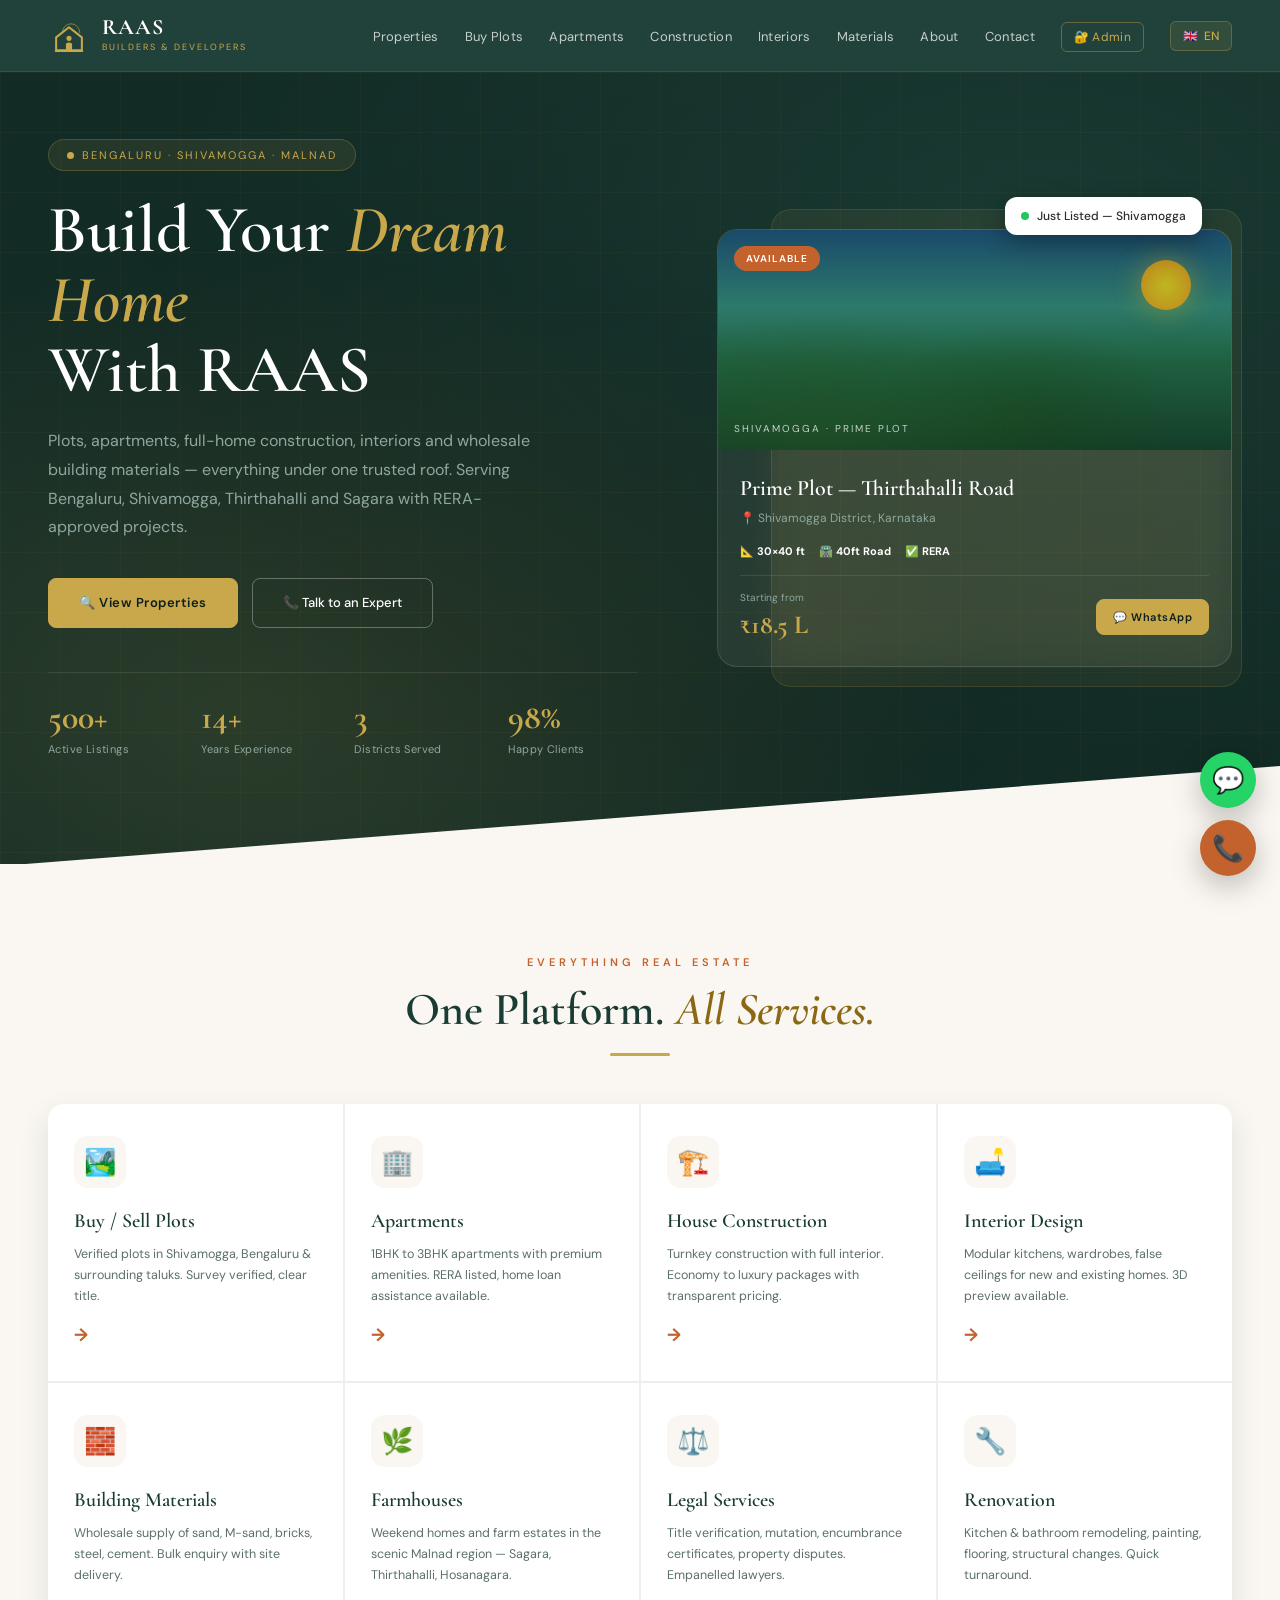
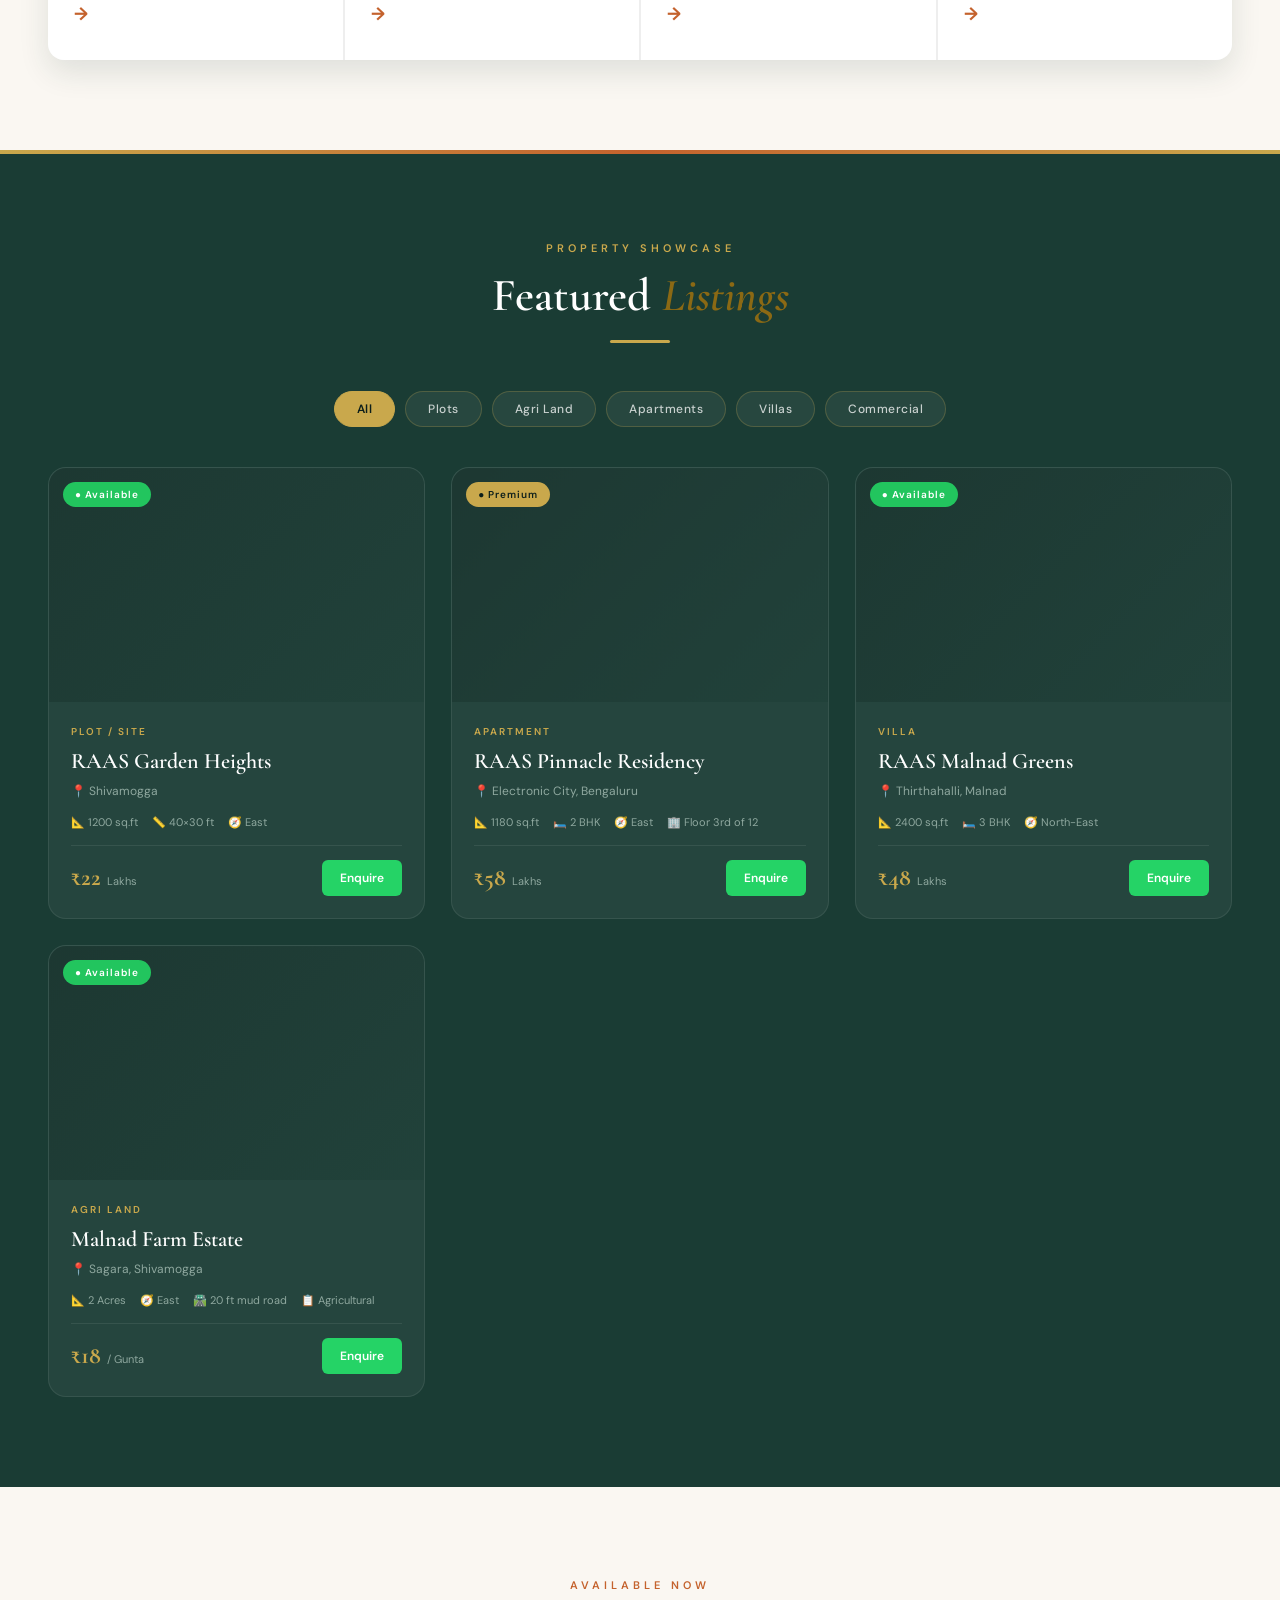
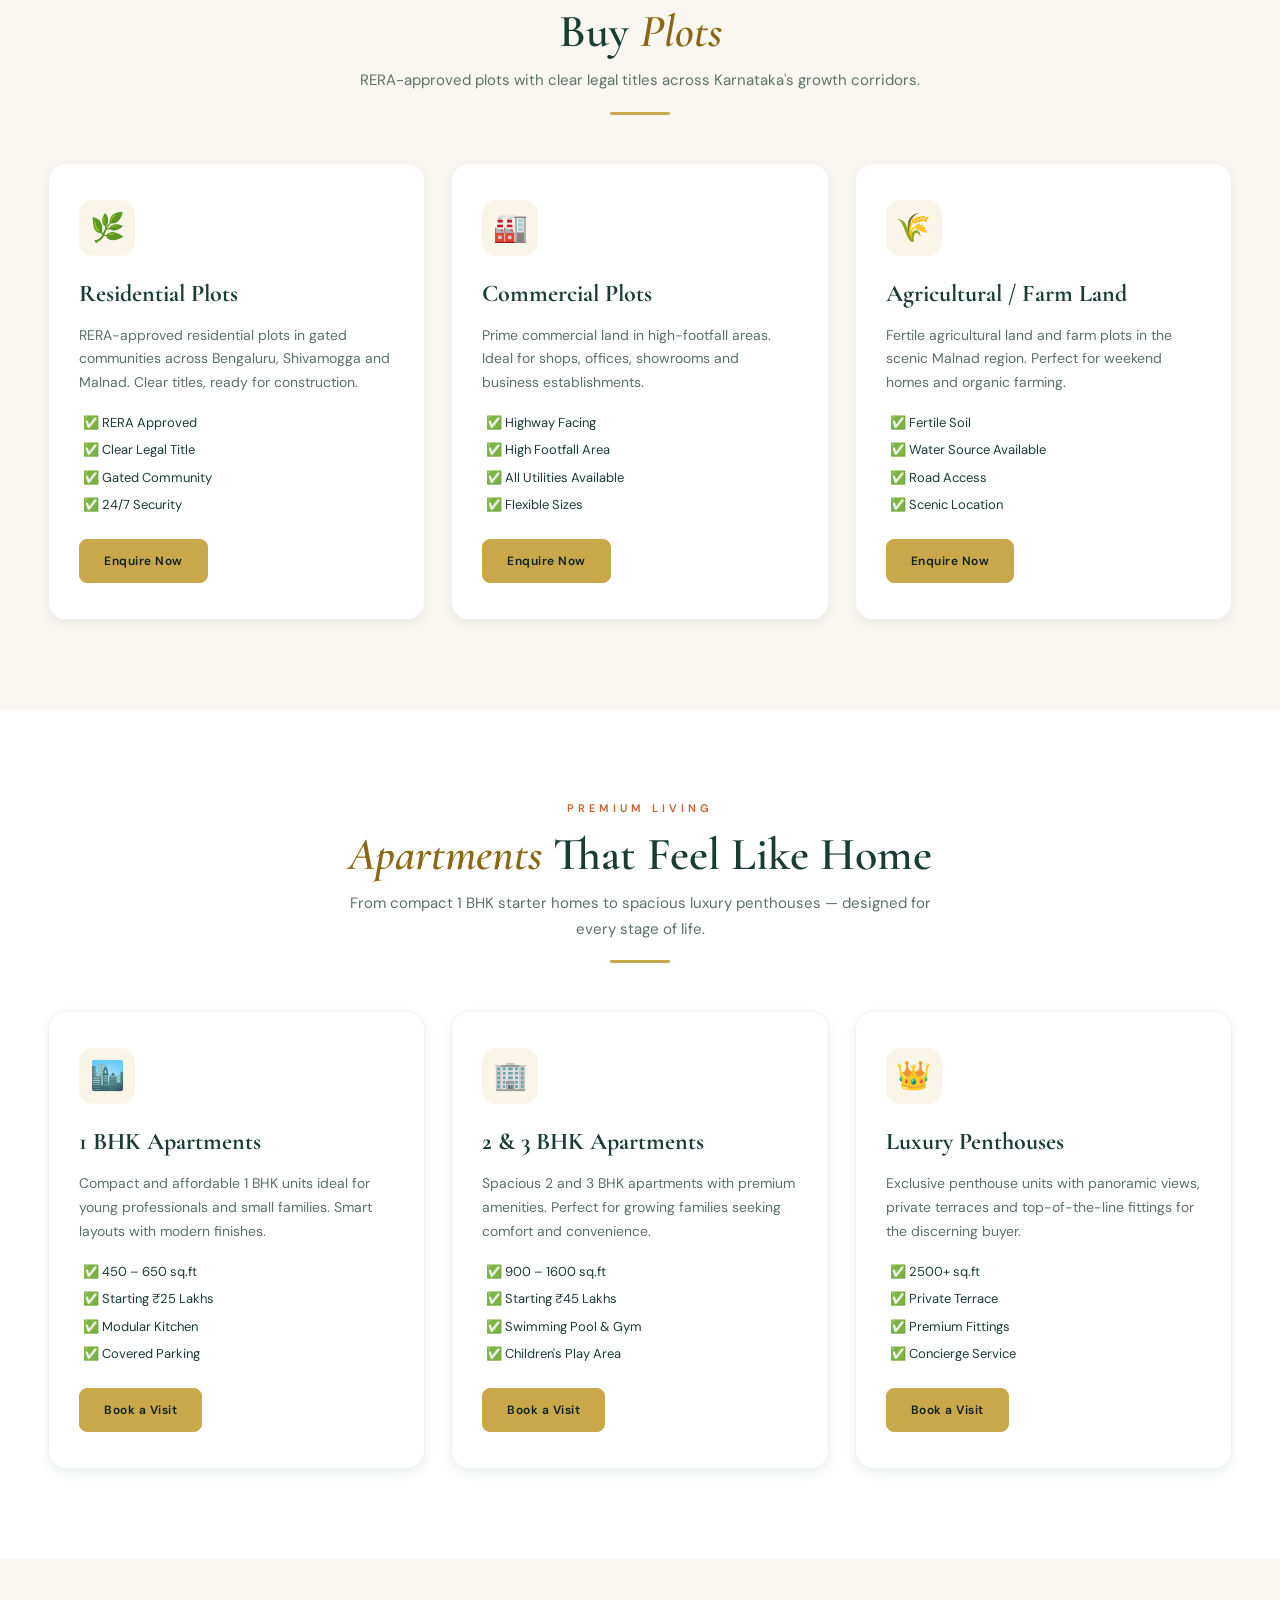
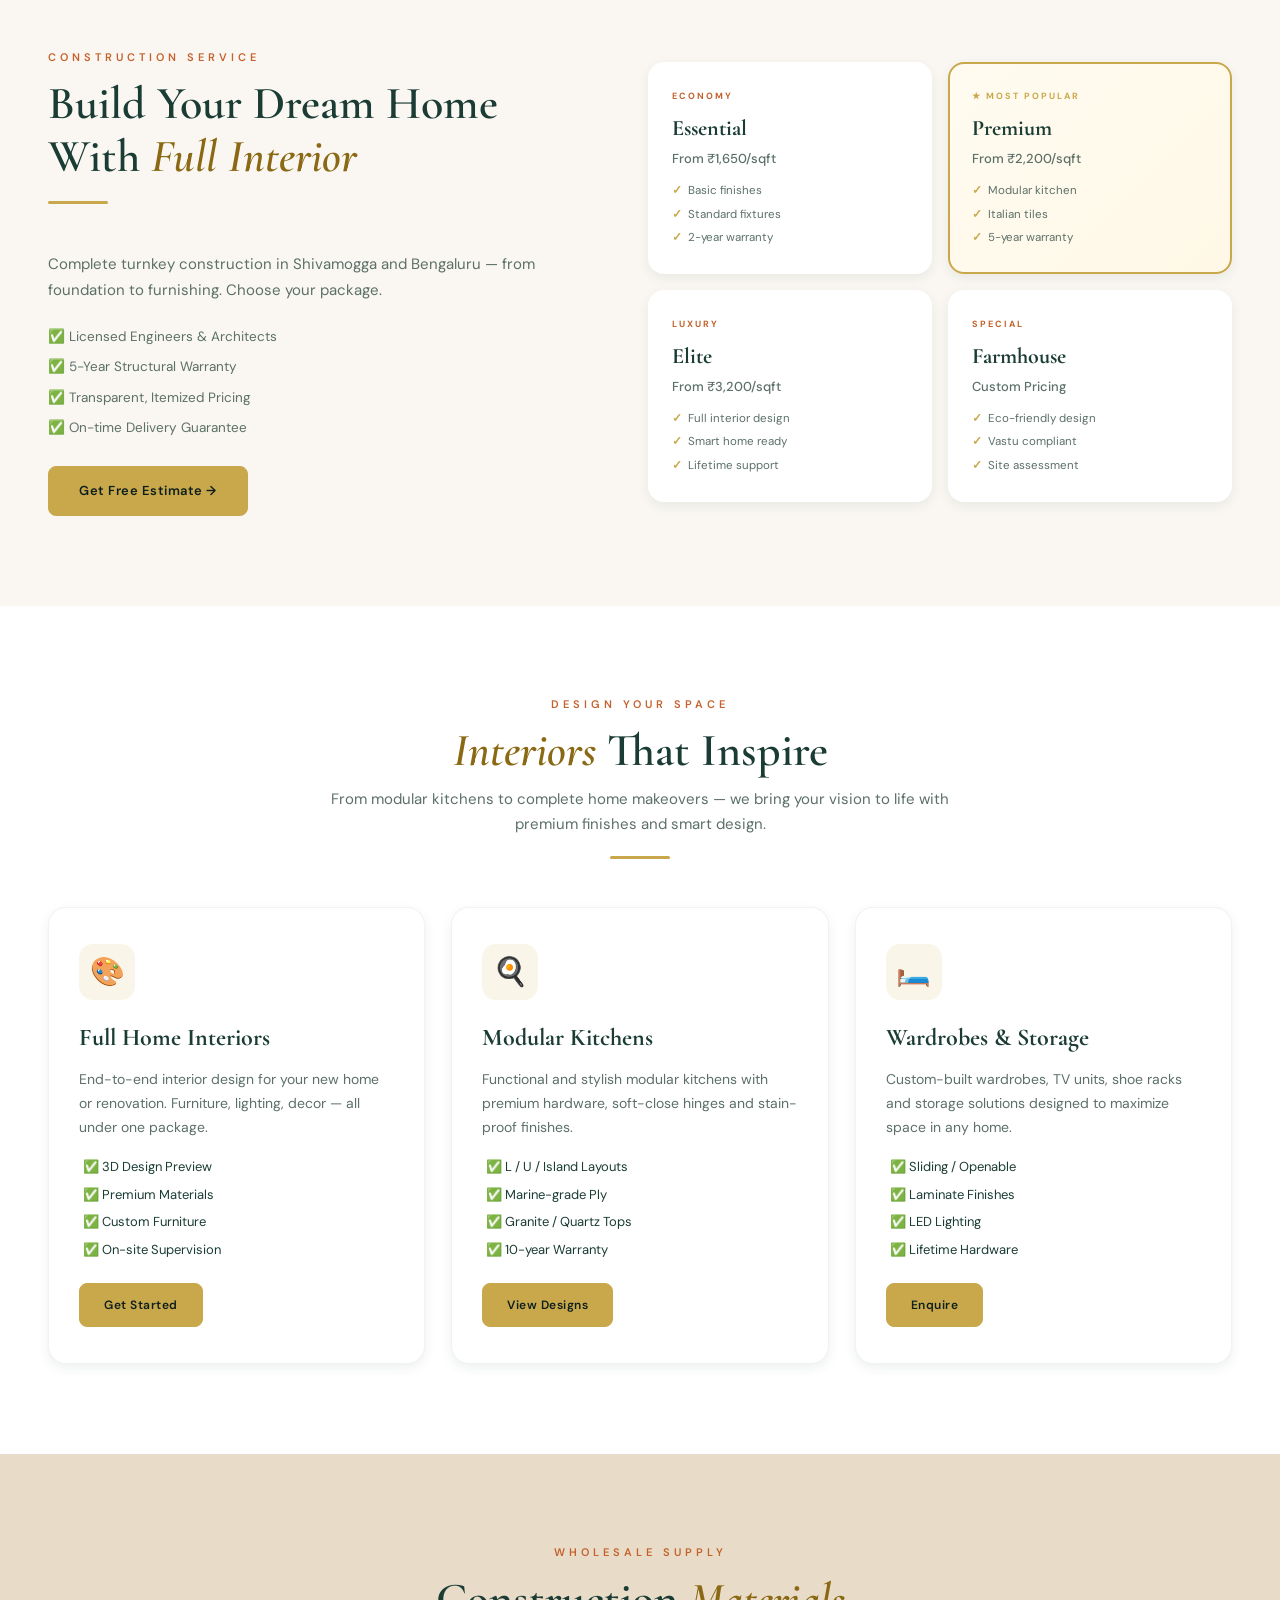
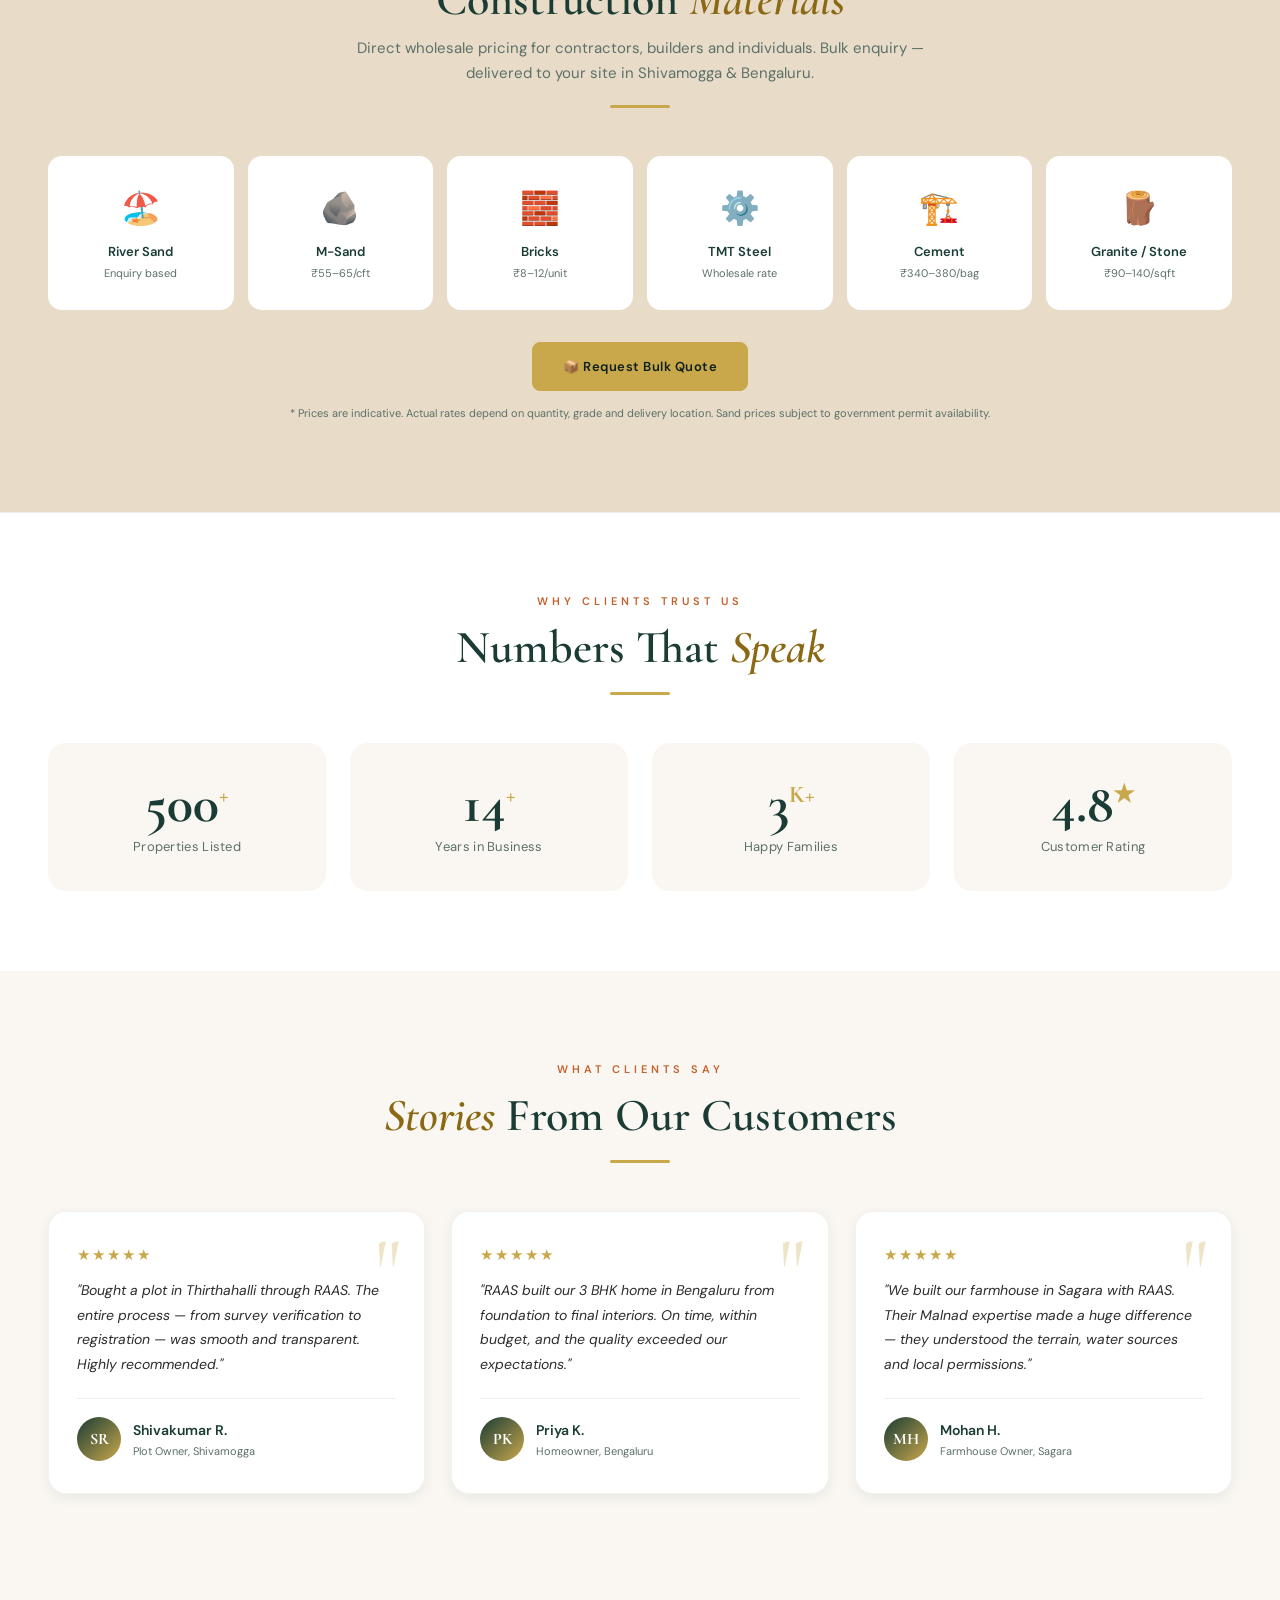
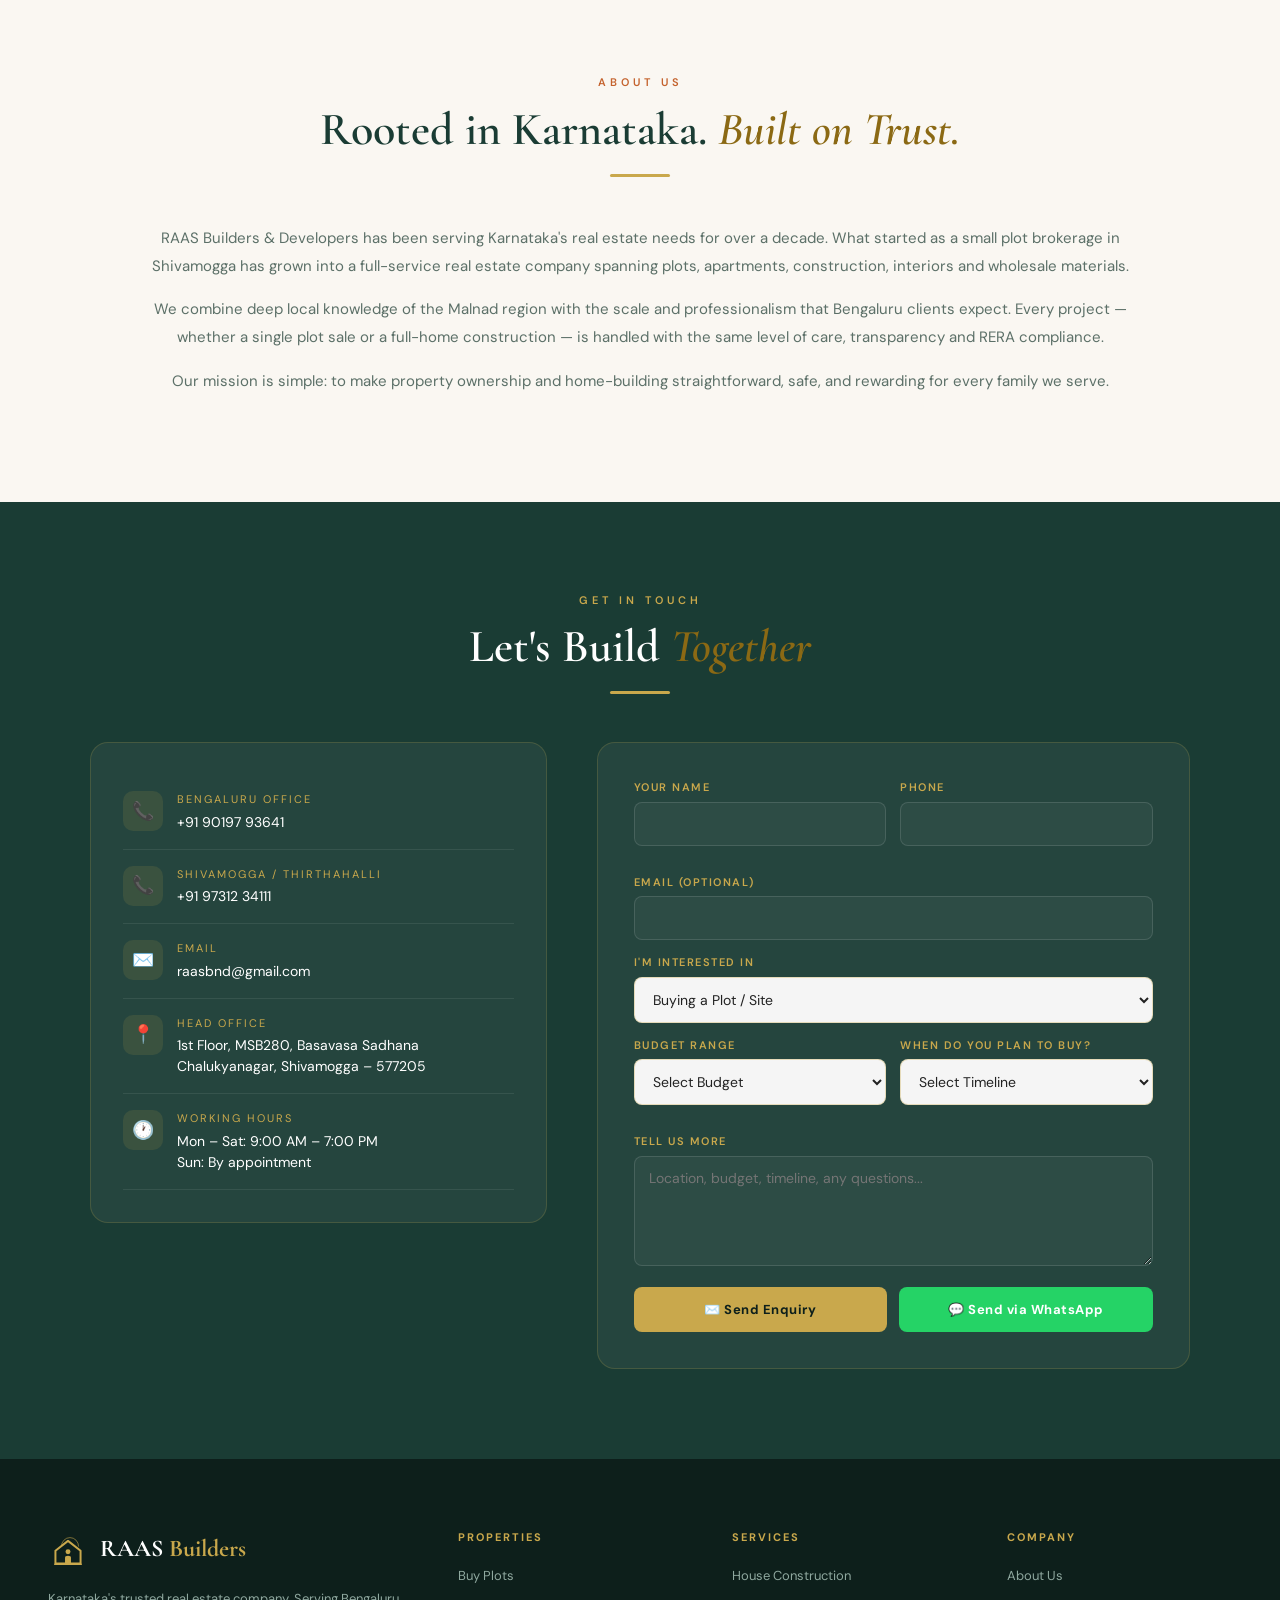
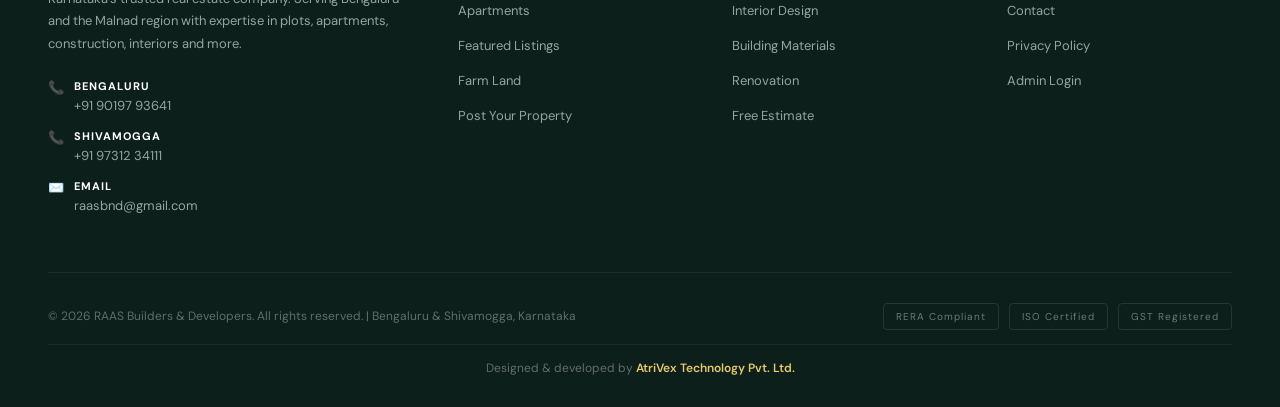
==== commit 885a4ad6: "New RAAS logo: wire mark into site (nav/footer/favicon/OG) + brand PNG set - Original home mark (arc" ====
--- a/index.html
+++ b/index.html
@@ -24,7 +24,8 @@
 <meta name="twitter:image" content="https://raasdeveloper.com/images/og-banner.png">
 
 <title>RAAS Builders & Developers — Plots · Apartments · Construction · Bengaluru & Shivamogga</title>
-<link rel="icon" type="image/svg+xml" href="data:image/svg+xml,%3Csvg xmlns='http://www.w3.org/2000/svg' viewBox='0 0 38 38'%3E%3Crect width='38' height='38' rx='8' fill='%231A3C34'/%3E%3Crect x='2' y='30' width='34' height='2' fill='%23C9A84C' rx='1'/%3E%3Cpath d='M19 4 L4 22 L34 22 Z' stroke='%23C9A84C' stroke-width='2' fill='none' stroke-linejoin='round'/%3E%3Cpath d='M13 22 Q13 15 19 15 Q25 15 25 22' stroke='%23C9A84C' stroke-width='1.5' fill='none'/%3E%3Crect x='14' y='22' width='3' height='8' fill='%23C9A84C' rx='0.5'/%3E%3Crect x='21' y='22' width='3' height='8' fill='%23C9A84C' rx='0.5'/%3E%3C/svg%3E">
+<link rel="icon" type="image/png" href="images/brand/raas-favicon-512.png">
+<link rel="apple-touch-icon" href="images/brand/raas-profile-1080.png">
 
 <link rel="preconnect" href="https://fonts.googleapis.com">
 <link rel="preconnect" href="https://fonts.gstatic.com" crossorigin>
@@ -62,14 +63,12 @@
 <nav class="nav-bar">
   <div class="nav-container">
     <a href="#top" class="nav-logo-area">
-      <svg class="nav-logo-icon" viewBox="0 0 42 42" fill="none" xmlns="http://www.w3.org/2000/svg">
-        <rect width="42" height="42" rx="10" fill="#1A3C34"/>
-        <rect x="4" y="32" width="34" height="2.5" fill="#C9A84C" rx="1"/>
-        <path d="M21 6 L6 24 L36 24 Z" stroke="#C9A84C" stroke-width="2" fill="none" stroke-linejoin="round"/>
-        <path d="M14 24 Q14 16 21 16 Q28 16 28 24" stroke="#C9A84C" stroke-width="1.5" fill="none"/>
-        <rect x="15" y="24" width="3" height="8" fill="#C9A84C" rx="0.5"/>
-        <rect x="24" y="24" width="3" height="8" fill="#C9A84C" rx="0.5"/>
-        <rect x="19" y="27" width="4" height="5" rx="0.5" fill="rgba(201,168,76,0.4)"/>
+      <svg class="nav-logo-icon" viewBox="0 0 120 124" fill="none" xmlns="http://www.w3.org/2000/svg">
+        <path d="M40,52 A26,26 0 0 1 92,52" fill="none" stroke="#C9A84C" stroke-width="2.5" stroke-linecap="round" opacity="0.7"/>
+        <path d="M60,36 L98,66 L98,104 L22,104 L22,66 Z" fill="none" stroke="#C9A84C" stroke-width="6" stroke-linejoin="round" stroke-linecap="round"/>
+        <circle cx="60" cy="69" r="7.5" fill="#C9A84C"/>
+        <path d="M51,104 L51,87 Q51,81 60,81 Q69,81 69,87 L69,104 Z" fill="#C9A84C"/>
+        <rect x="18" y="104" width="84" height="5" rx="2" fill="#C9A84C"/>
       </svg>
       <div class="nav-logo-text">
         <span class="nav-company">RAAS</span>
@@ -156,7 +155,7 @@
                 <div class="hero-prop-price-label">Starting from</div>
                 <div class="hero-prop-price" data-setting="hero_price">₹18.5 L</div>
               </div>
-              <a href="https://wa.me/919019793641" target="_blank" rel="noopener" class="btn-primary" style="padding:9px 16px;font-size:11px;">💬 WhatsApp</a>
+              <a href="https://wa.me/919731234111" id="hero-wa-btn" target="_blank" rel="noopener" class="btn-primary" style="padding:9px 16px;font-size:11px;">💬 WhatsApp</a>
             </div>
           </div>
         </div>
@@ -544,6 +543,15 @@
   </div>
 </section>
 
+<!-- ═══════════════════════════════ DOWNLOADS / BROCHURES ═══════════════════════════════ -->
+<section id="downloads" class="section-page alt-bg" style="display:none;">
+  <p class="eyebrow reveal" data-en="Downloads" data-kn="ಡೌನ್‌ಲೋಡ್‌ಗಳು">Downloads</p>
+  <h2 class="section-h reveal" data-en="Brochures &amp; <em>Layouts</em>" data-kn="ಕರಪತ್ರಗಳು ಮತ್ತು <em>ಲೇಔಟ್‌ಗಳು</em>">Brochures &amp; <em>Layouts</em></h2>
+  <p class="section-sub reveal" data-en="Download project brochures, master layouts and price lists." data-kn="ಯೋಜನಾ ಕರಪತ್ರಗಳು, ಮಾಸ್ಟರ್ ಲೇಔಟ್‌ಗಳು ಮತ್ತು ಬೆಲೆ ಪಟ್ಟಿಗಳನ್ನು ಡೌನ್‌ಲೋಡ್ ಮಾಡಿ.">Download project brochures, master layouts and price lists.</p>
+  <div class="divider"></div>
+  <div id="brochures-grid" class="downloads-grid reveal"></div>
+</section>
+
 <!-- ═══════════════════════════════ CONTACT ═══════════════════════════════ -->
 <section id="contact" class="contact-section">
   <p class="eyebrow reveal" data-en="Get in Touch" data-kn="ಸಂಪರ್ಕದಲ್ಲಿರಿ">Get in Touch</p>
@@ -675,13 +683,12 @@
     <div class="footer-top">
       <div class="footer-brand">
         <div class="footer-logo">
-          <svg width="38" height="38" viewBox="0 0 42 42" fill="none" xmlns="http://www.w3.org/2000/svg">
-            <rect width="42" height="42" rx="10" fill="#1A3C34"/>
-            <rect x="4" y="32" width="34" height="2.5" fill="#C9A84C" rx="1"/>
-            <path d="M21 6 L6 24 L36 24 Z" stroke="#C9A84C" stroke-width="2" fill="none" stroke-linejoin="round"/>
-            <path d="M14 24 Q14 16 21 16 Q28 16 28 24" stroke="#C9A84C" stroke-width="1.5" fill="none"/>
-            <rect x="15" y="24" width="3" height="8" fill="#C9A84C" rx="0.5"/>
-            <rect x="24" y="24" width="3" height="8" fill="#C9A84C" rx="0.5"/>
+          <svg width="40" height="41" viewBox="0 0 120 124" fill="none" xmlns="http://www.w3.org/2000/svg">
+            <path d="M40,52 A26,26 0 0 1 92,52" fill="none" stroke="#C9A84C" stroke-width="2.5" stroke-linecap="round" opacity="0.7"/>
+            <path d="M60,36 L98,66 L98,104 L22,104 L22,66 Z" fill="none" stroke="#C9A84C" stroke-width="6" stroke-linejoin="round" stroke-linecap="round"/>
+            <circle cx="60" cy="69" r="7.5" fill="#C9A84C"/>
+            <path d="M51,104 L51,87 Q51,81 60,81 Q69,81 69,87 L69,104 Z" fill="#C9A84C"/>
+            <rect x="18" y="104" width="84" height="5" rx="2" fill="#C9A84C"/>
           </svg>
           <div class="footer-logo-text">RAAS<em> Builders</em></div>
         </div>
@@ -764,7 +771,7 @@
 
 <!-- ═══════════════════════════════ FLOATING WIDGETS ═══════════════════════════════ -->
 <div class="chat-widget">
-  <a href="https://wa.me/919019793641?text=Hi%20RAAS%20Builders%2C%20I'm%20interested%20in%20your%20properties" target="_blank" rel="noopener" class="widget-btn wa" aria-label="Chat on WhatsApp" id="wa-btn">💬</a>
+  <a href="https://wa.me/919731234111?text=Hi%20RAAS%20Builders%2C%20I'm%20interested%20in%20your%20properties" target="_blank" rel="noopener" class="widget-btn wa" aria-label="Chat on WhatsApp" id="wa-btn">💬</a>
   <a href="tel:+919019793641" class="widget-btn phone" aria-label="Call us" id="phone-btn">📞</a>
 </div>
 
--- a/css/style.css
+++ b/css/style.css
@@ -835,6 +835,21 @@
 }
 .prop-layout-btn:hover { background: rgba(26,60,52,0.15); }
 
+.prop-docs { display: flex; flex-wrap: wrap; gap: 6px; margin: 2px 0 8px; }
+.prop-doc-link {
+  display: inline-block;
+  font-size: 11px;
+  font-weight: 600;
+  color: #1A3C34;
+  background: rgba(201,168,76,0.12);
+  border: 1px solid rgba(201,168,76,0.35);
+  border-radius: 5px;
+  padding: 4px 10px;
+  text-decoration: none;
+  transition: background 0.2s;
+}
+.prop-doc-link:hover { background: rgba(201,168,76,0.25); }
+
 .prop-empty {
   grid-column: 1 / -1;
   text-align: center;
@@ -1313,6 +1328,38 @@
 }
 .footer-contact-item a { color: var(--light); text-decoration: none; }
 .footer-contact-item a:hover { color: var(--gold); }
+
+/* ─── Downloads / Brochures grid ─────────────────────────── */
+.downloads-grid {
+  display: grid;
+  grid-template-columns: repeat(auto-fill, minmax(280px, 1fr));
+  gap: 16px;
+  max-width: 1100px;
+  margin: 0 auto;
+}
+.download-card {
+  display: flex;
+  align-items: center;
+  gap: 14px;
+  padding: 16px 18px;
+  background: var(--white);
+  border: 1px solid rgba(26,60,52,0.1);
+  border-radius: 12px;
+  text-decoration: none;
+  color: var(--charcoal);
+  box-shadow: var(--shadow-sm);
+  transition: transform 0.2s, box-shadow 0.2s, border-color 0.2s;
+}
+.download-card:hover {
+  transform: translateY(-3px);
+  box-shadow: var(--shadow-md);
+  border-color: var(--gold);
+}
+.download-icon { font-size: 30px; flex: 0 0 auto; }
+.download-info { flex: 1 1 auto; min-width: 0; }
+.download-title { font-weight: 600; font-size: 15px; color: var(--forest); }
+.download-cat { font-size: 12px; color: var(--mid); margin-top: 2px; }
+.download-arrow { font-size: 18px; color: var(--gold-text); flex: 0 0 auto; }
 
 /* ─── Footer social icons ───────────────────────────────── */
 .footer-social { margin-top: 22px; }
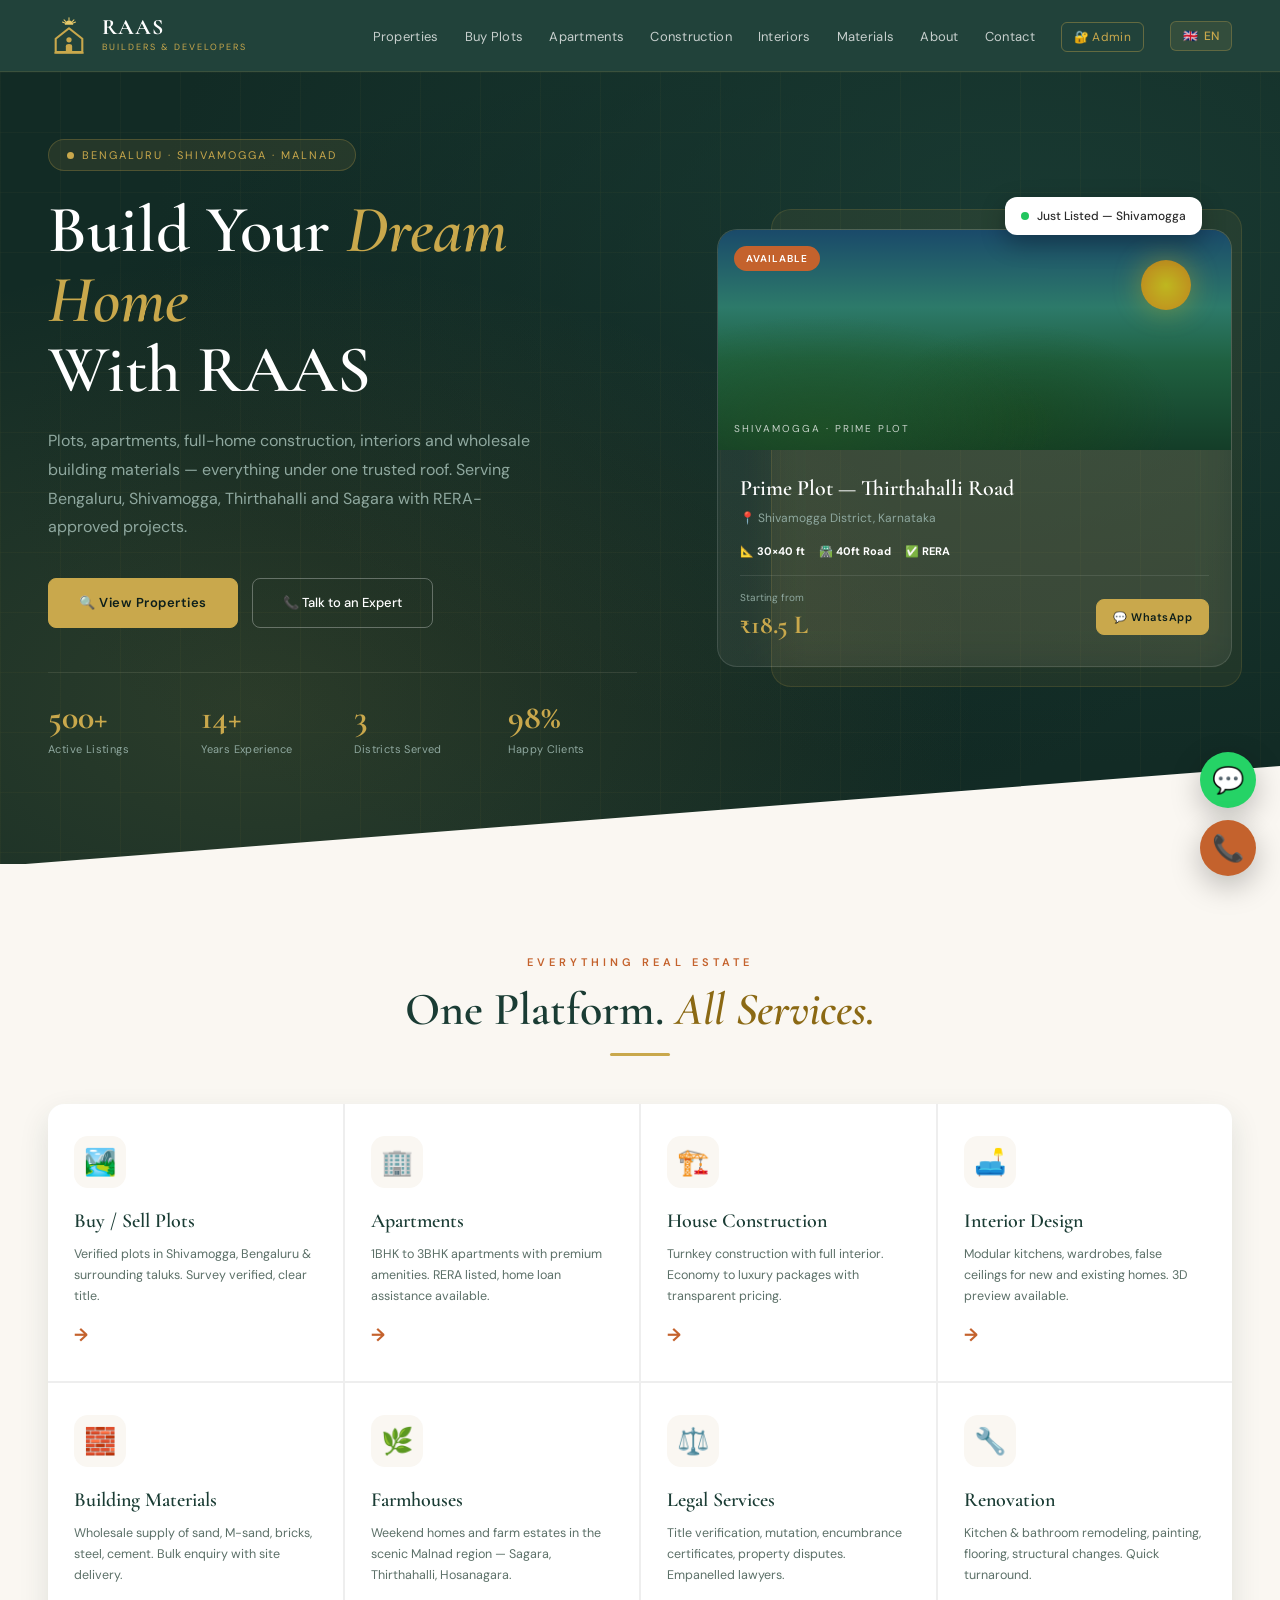
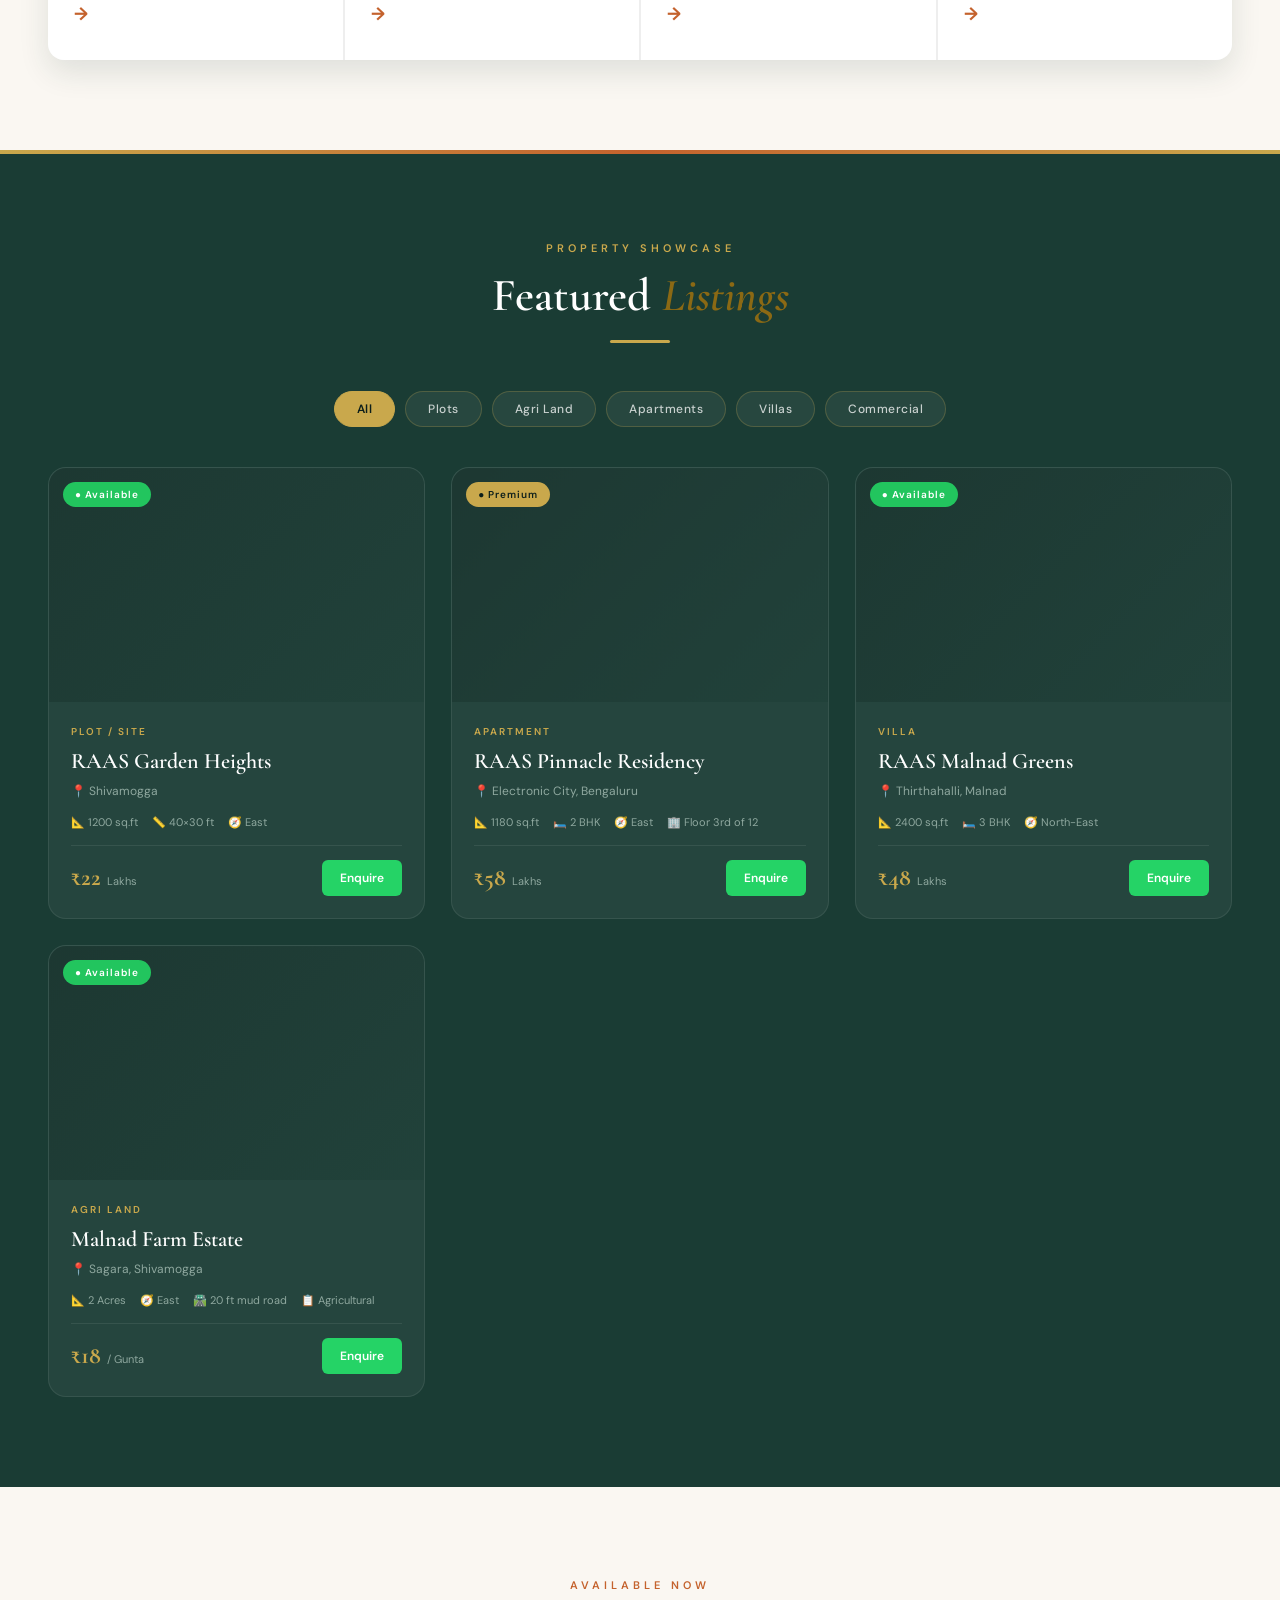
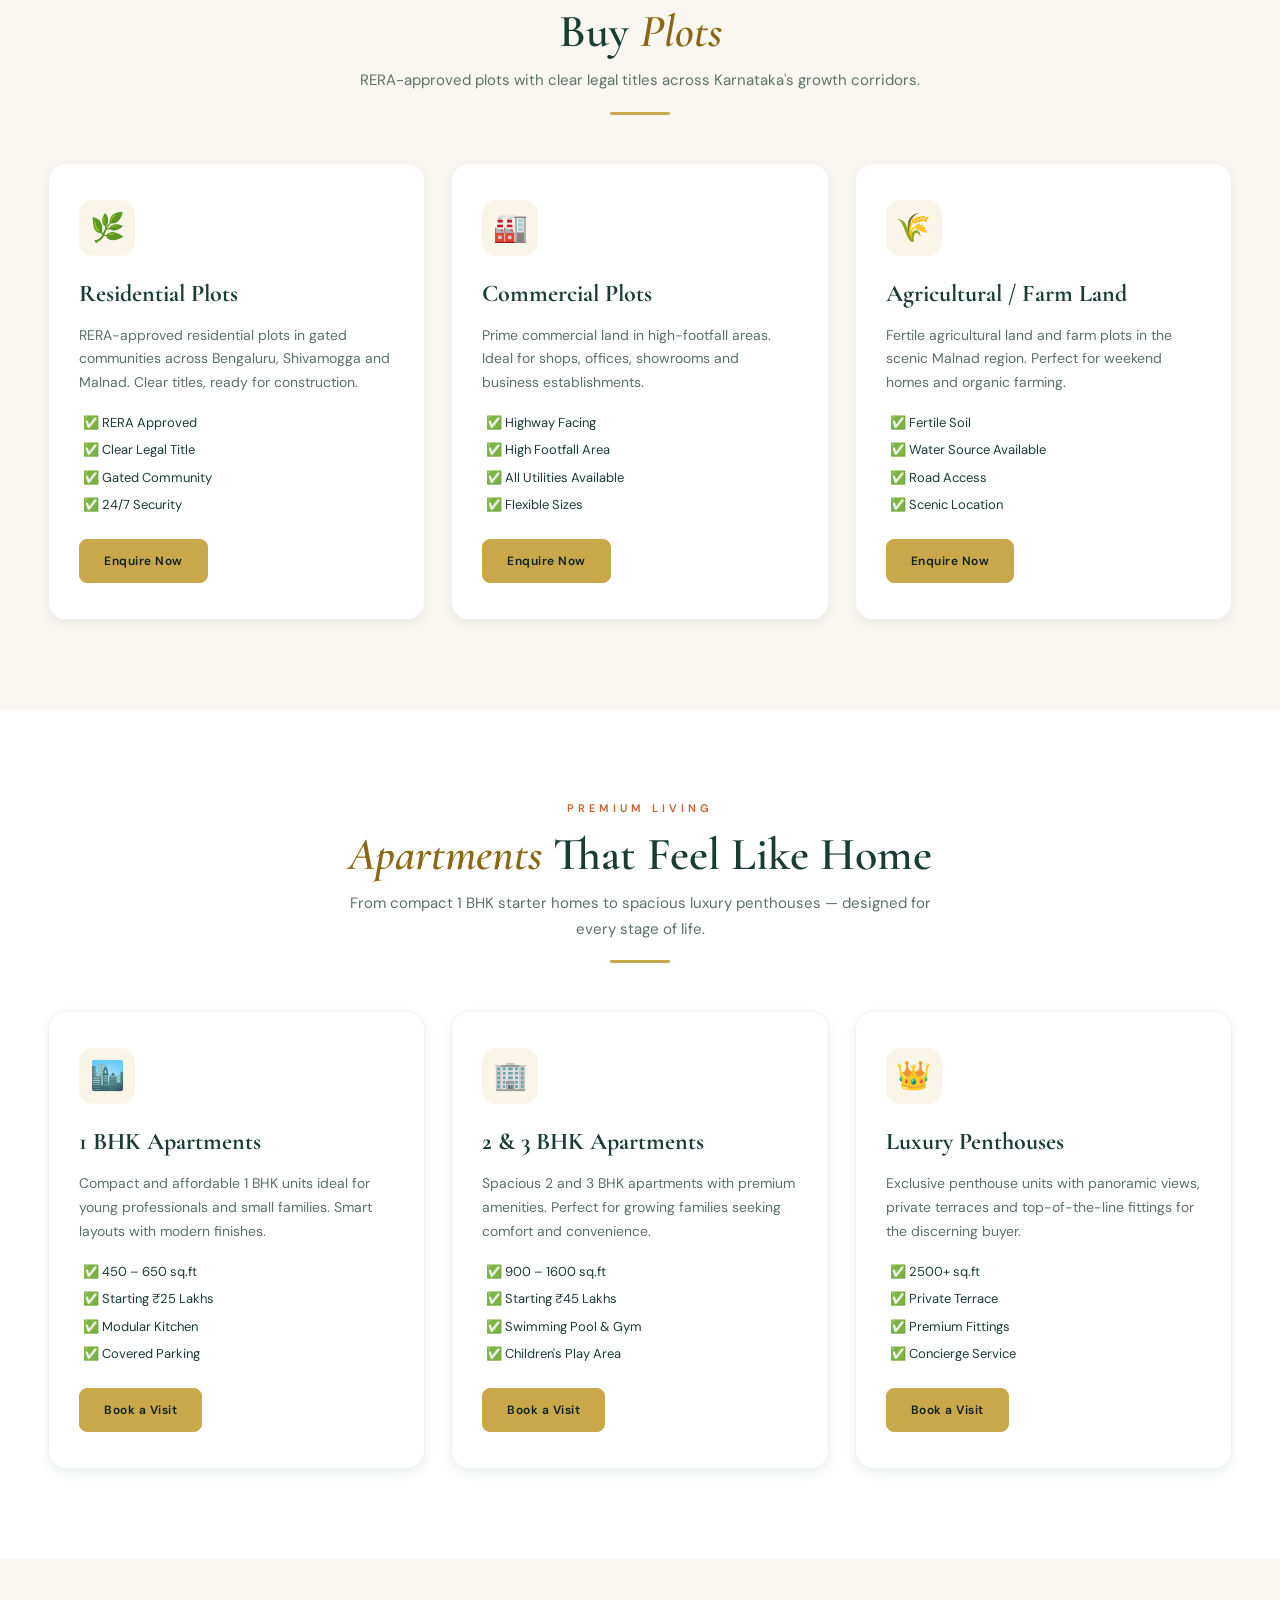
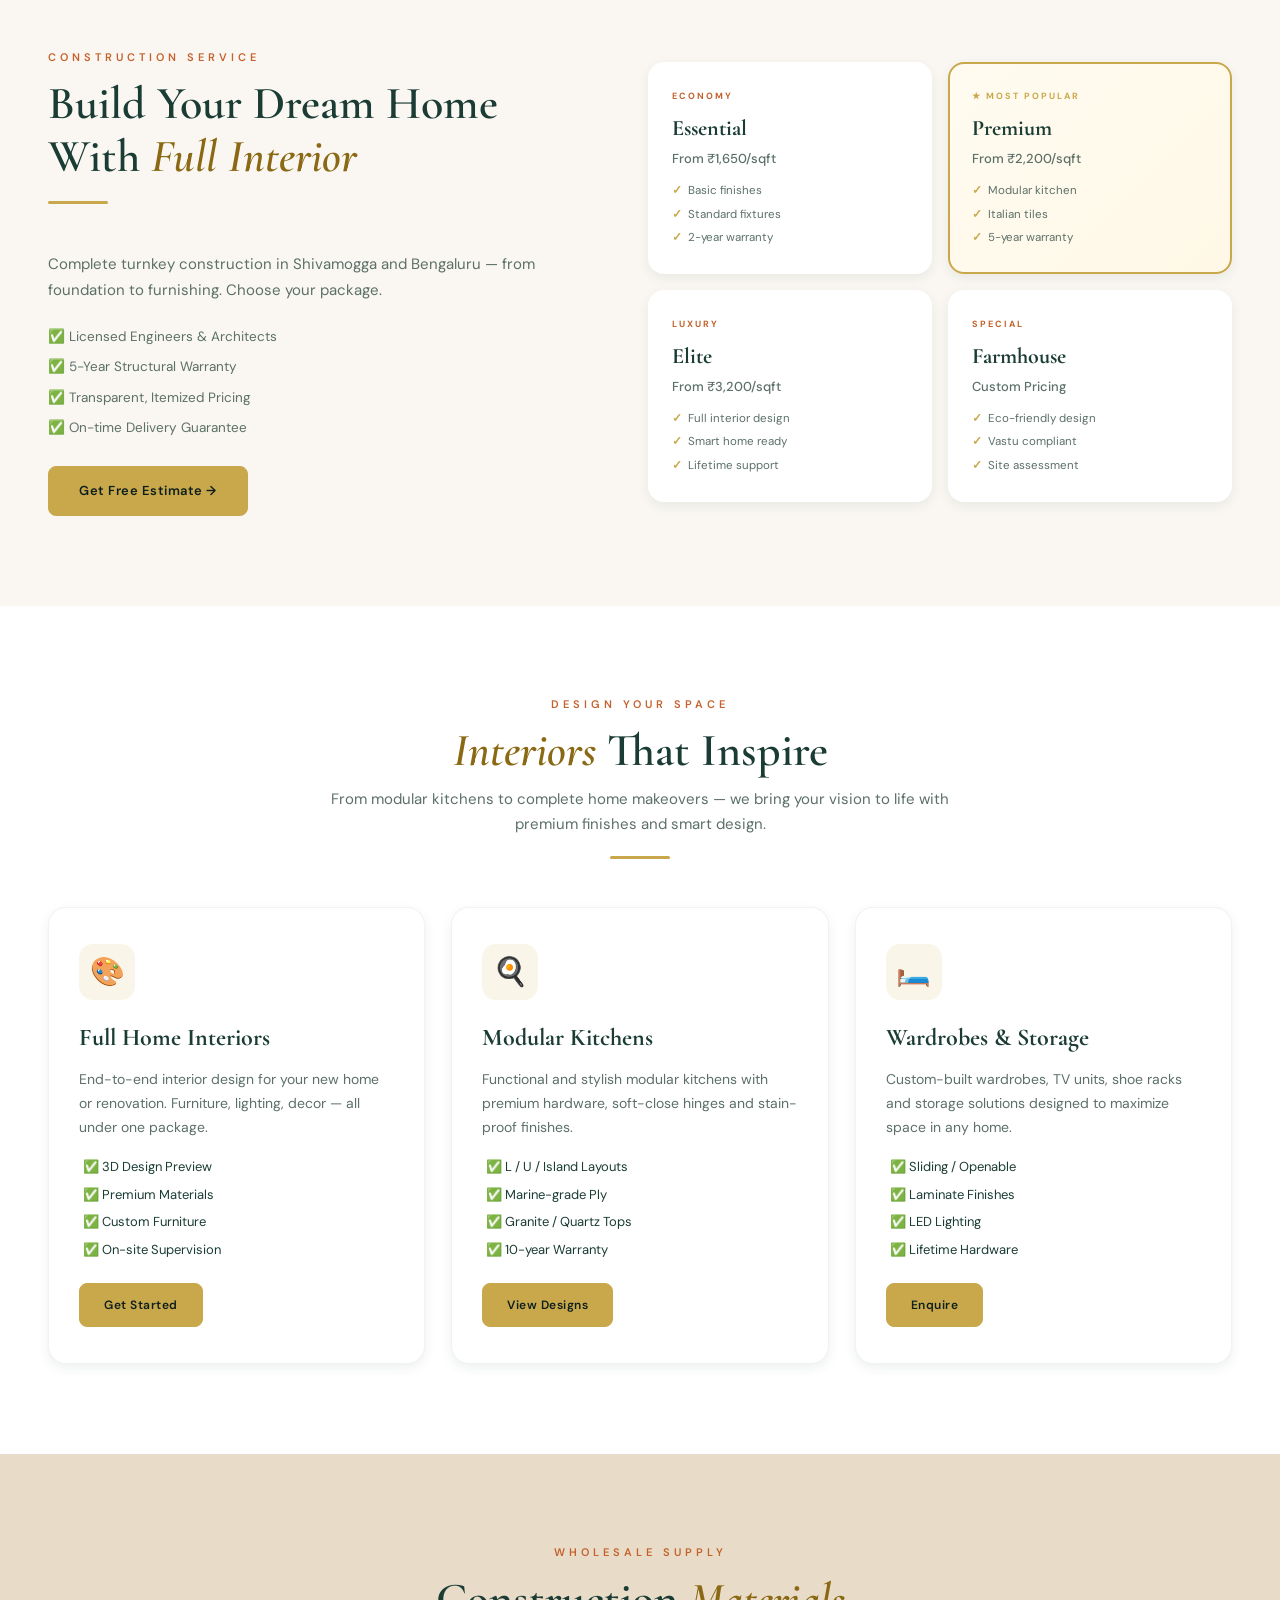
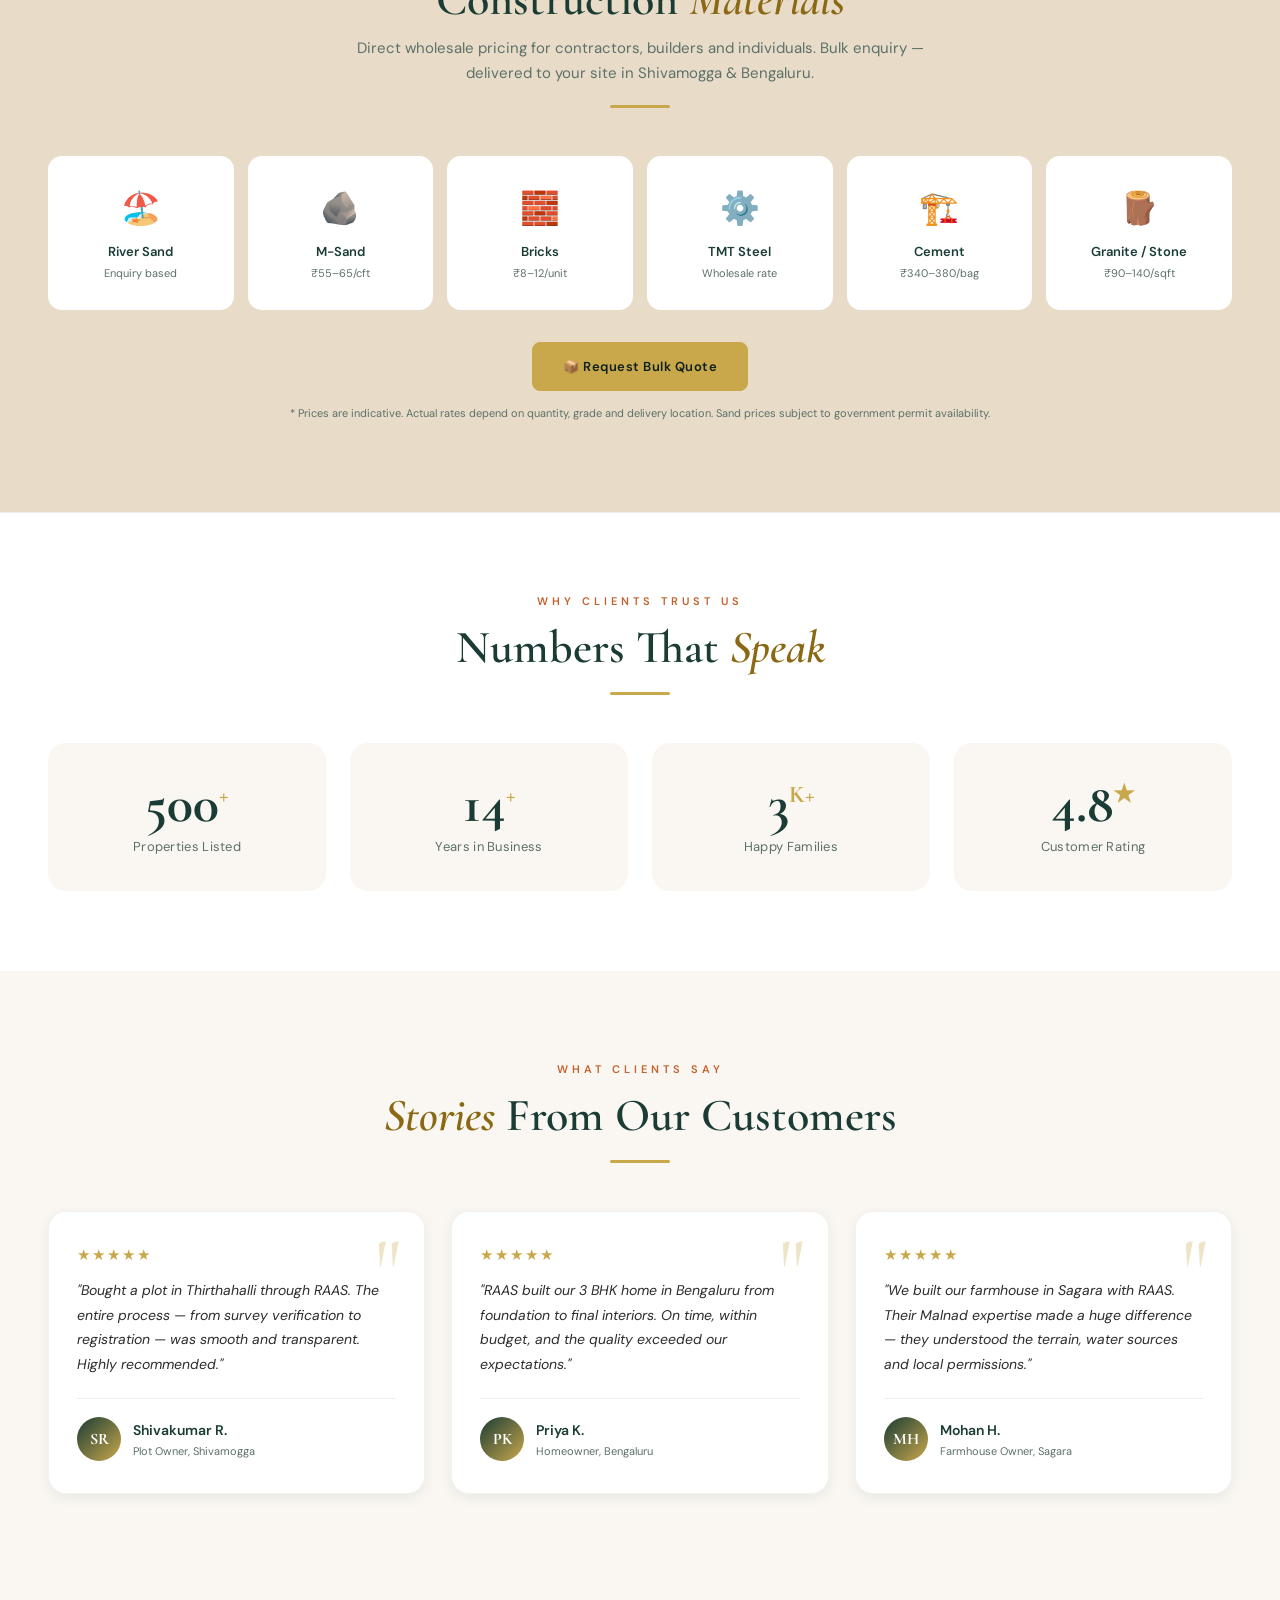
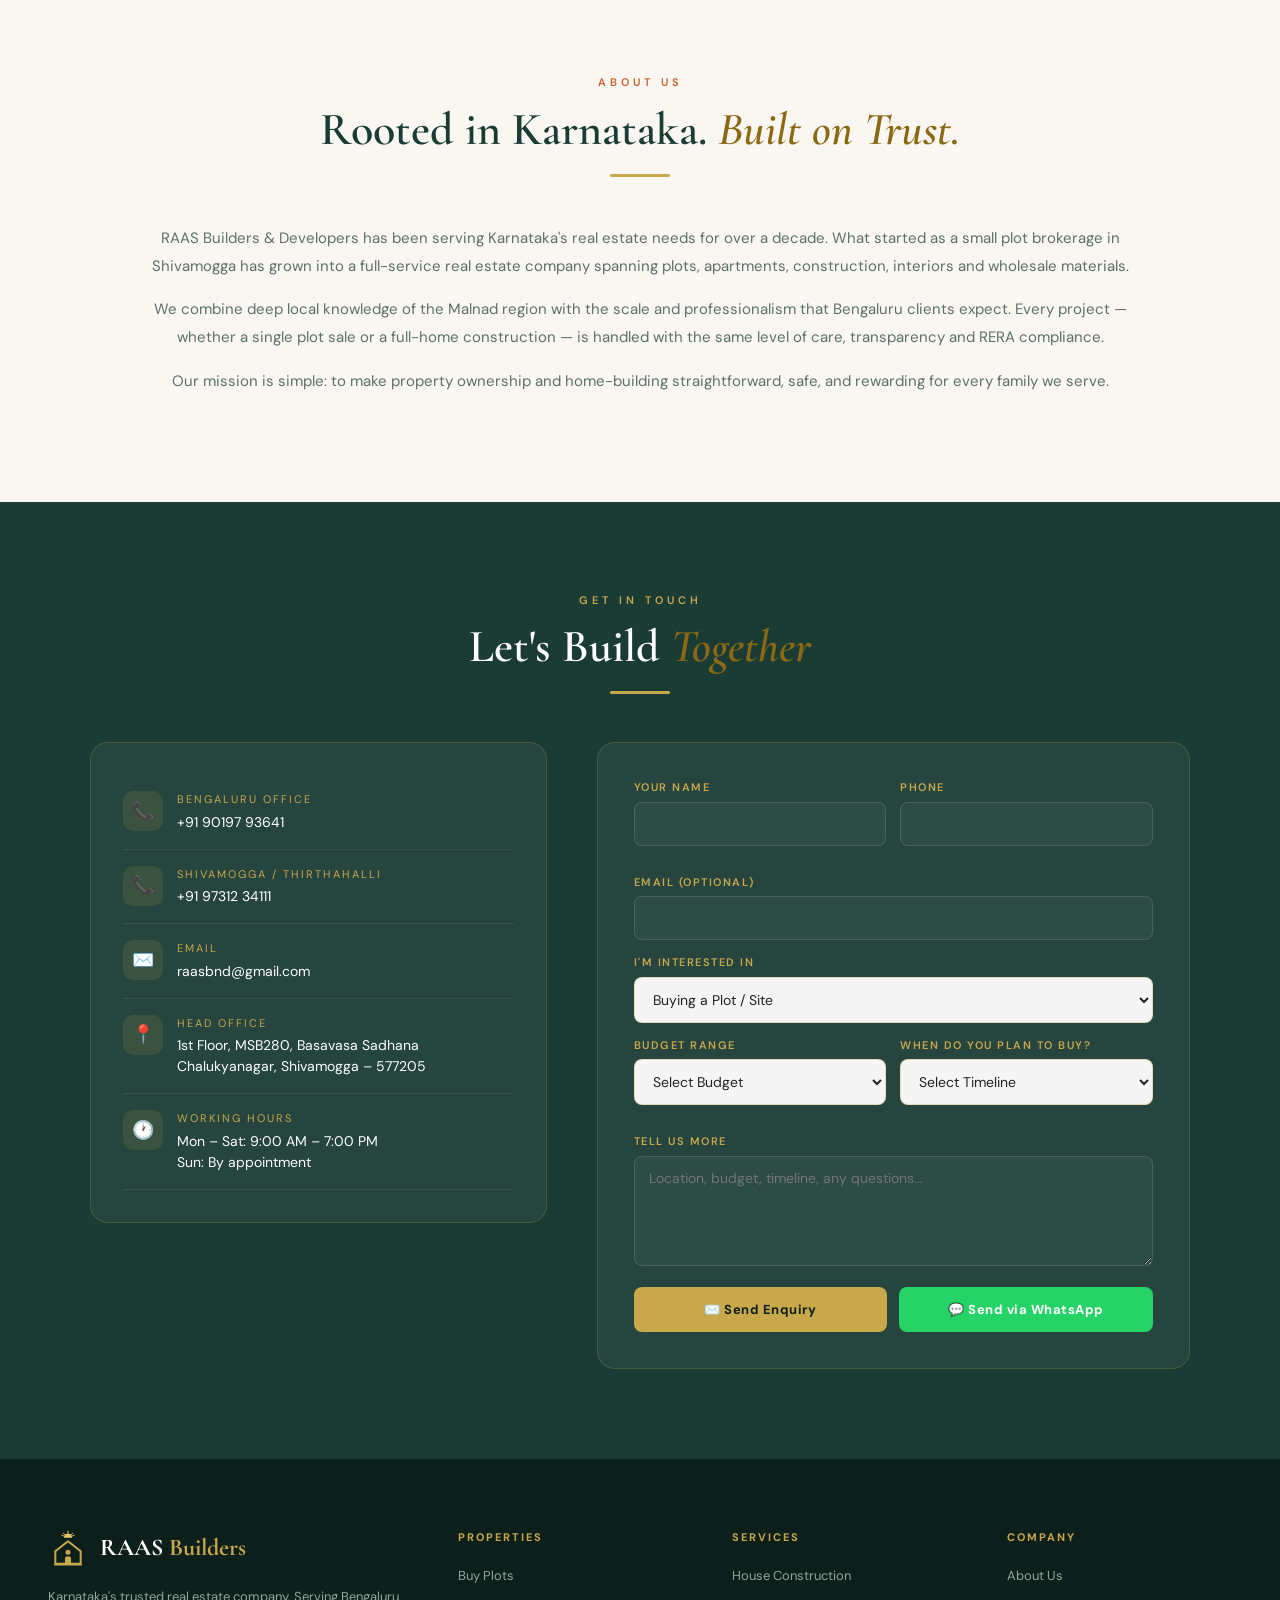
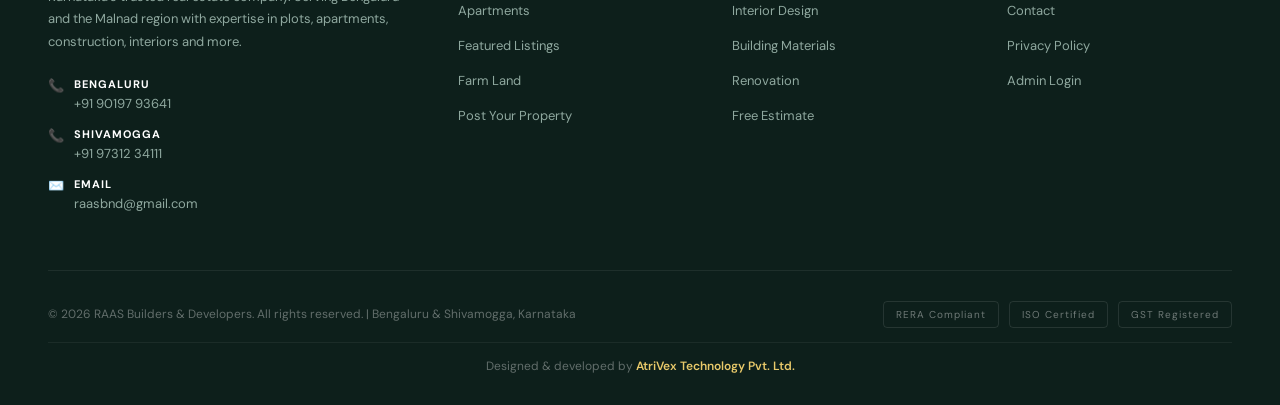
==== commit 23699f29: "Logo: replace faint arc with a clear rising-sun motif across all assets - New sunrise (dome + 5 rays" ====
--- a/index.html
+++ b/index.html
@@ -63,8 +63,11 @@
 <nav class="nav-bar">
   <div class="nav-container">
     <a href="#top" class="nav-logo-area">
-      <svg class="nav-logo-icon" viewBox="0 0 120 124" fill="none" xmlns="http://www.w3.org/2000/svg">
-        <path d="M40,52 A26,26 0 0 1 92,52" fill="none" stroke="#C9A84C" stroke-width="2.5" stroke-linecap="round" opacity="0.7"/>
+      <svg class="nav-logo-icon" viewBox="0 0 120 116" fill="none" xmlns="http://www.w3.org/2000/svg">
+        <path d="M48,26 A12,12 0 0 1 72,26 Z" fill="#E8C96A"/>
+        <g stroke="#E8C96A" stroke-width="3" stroke-linecap="round">
+          <line x1="60" y1="13" x2="60" y2="6"/><line x1="69.2" y1="16.8" x2="74.1" y2="11.9"/><line x1="50.8" y1="16.8" x2="45.9" y2="11.9"/><line x1="72" y1="21" x2="78.5" y2="18.3"/><line x1="48" y1="21" x2="41.5" y2="18.3"/>
+        </g>
         <path d="M60,36 L98,66 L98,104 L22,104 L22,66 Z" fill="none" stroke="#C9A84C" stroke-width="6" stroke-linejoin="round" stroke-linecap="round"/>
         <circle cx="60" cy="69" r="7.5" fill="#C9A84C"/>
         <path d="M51,104 L51,87 Q51,81 60,81 Q69,81 69,87 L69,104 Z" fill="#C9A84C"/>
@@ -683,8 +686,11 @@
     <div class="footer-top">
       <div class="footer-brand">
         <div class="footer-logo">
-          <svg width="40" height="41" viewBox="0 0 120 124" fill="none" xmlns="http://www.w3.org/2000/svg">
-            <path d="M40,52 A26,26 0 0 1 92,52" fill="none" stroke="#C9A84C" stroke-width="2.5" stroke-linecap="round" opacity="0.7"/>
+          <svg width="40" height="39" viewBox="0 0 120 116" fill="none" xmlns="http://www.w3.org/2000/svg">
+            <path d="M48,26 A12,12 0 0 1 72,26 Z" fill="#E8C96A"/>
+            <g stroke="#E8C96A" stroke-width="3" stroke-linecap="round">
+              <line x1="60" y1="13" x2="60" y2="6"/><line x1="69.2" y1="16.8" x2="74.1" y2="11.9"/><line x1="50.8" y1="16.8" x2="45.9" y2="11.9"/><line x1="72" y1="21" x2="78.5" y2="18.3"/><line x1="48" y1="21" x2="41.5" y2="18.3"/>
+            </g>
             <path d="M60,36 L98,66 L98,104 L22,104 L22,66 Z" fill="none" stroke="#C9A84C" stroke-width="6" stroke-linejoin="round" stroke-linecap="round"/>
             <circle cx="60" cy="69" r="7.5" fill="#C9A84C"/>
             <path d="M51,104 L51,87 Q51,81 60,81 Q69,81 69,87 L69,104 Z" fill="#C9A84C"/>
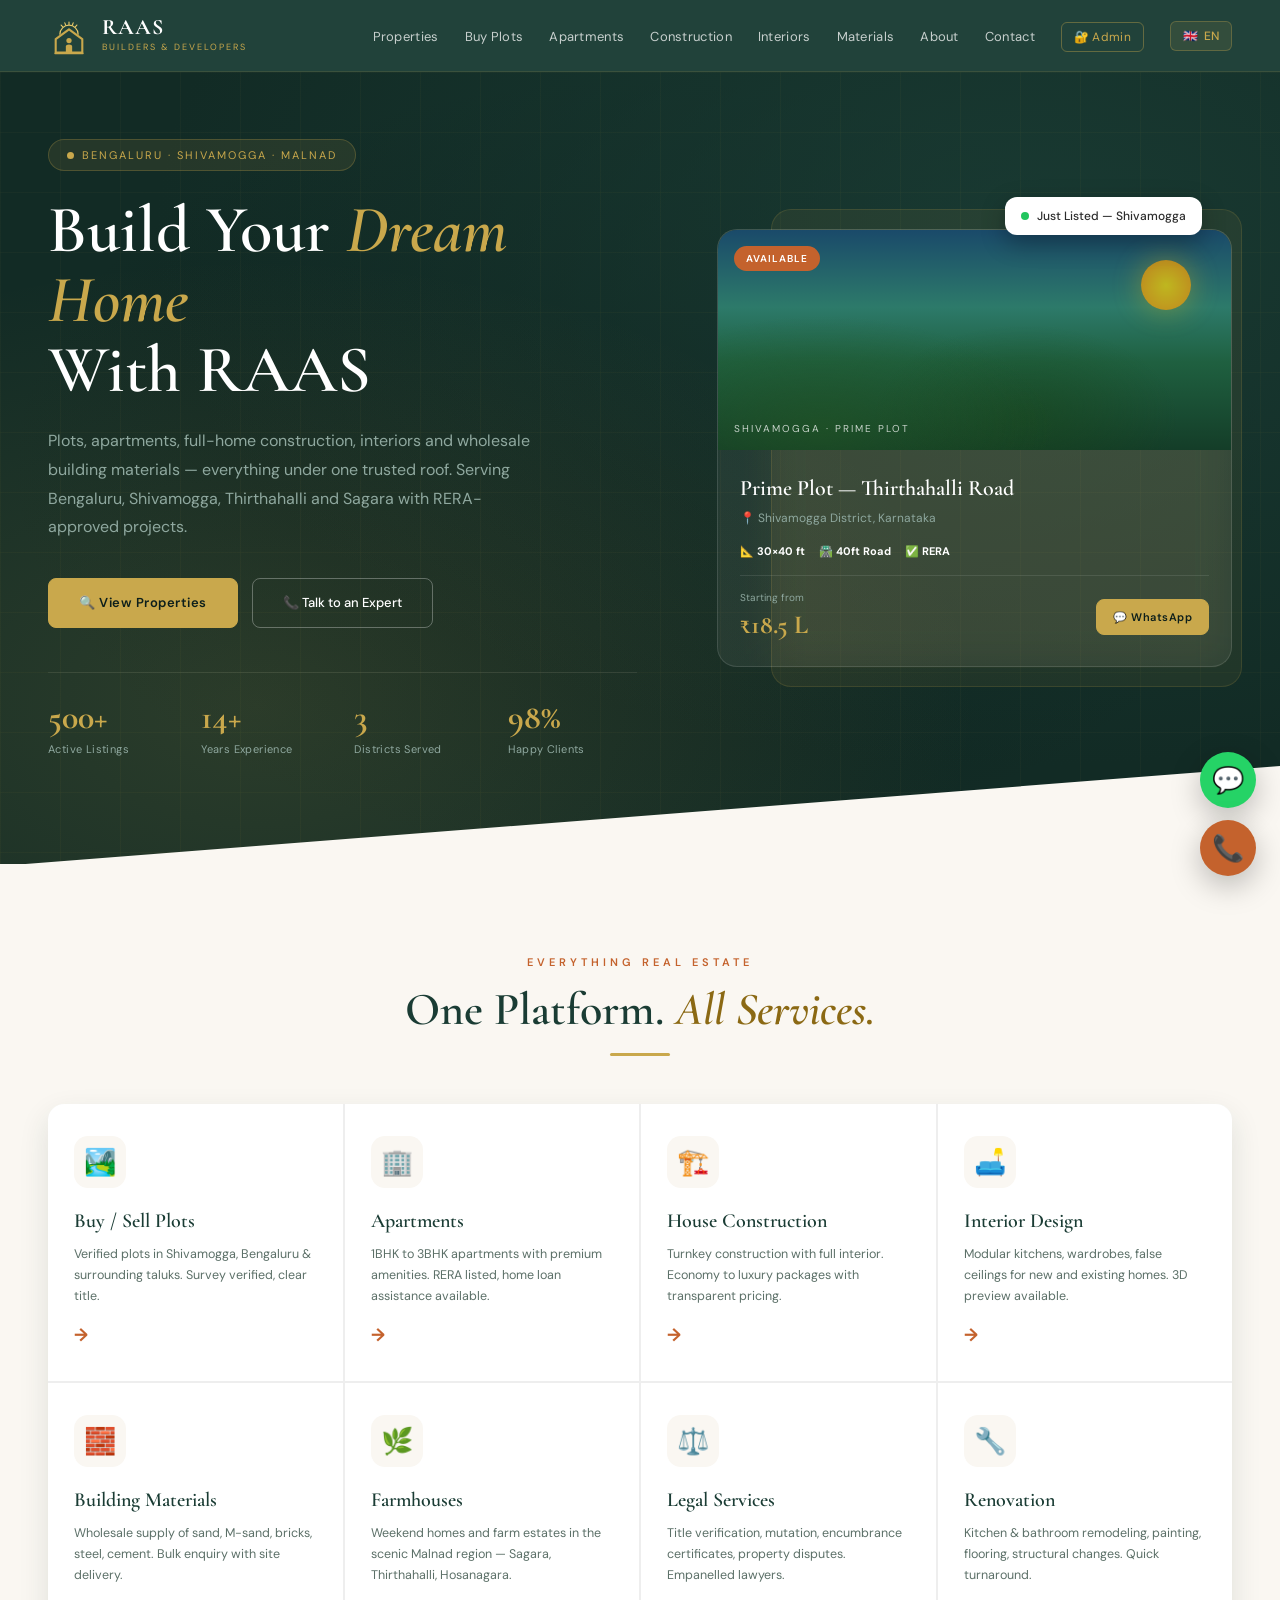
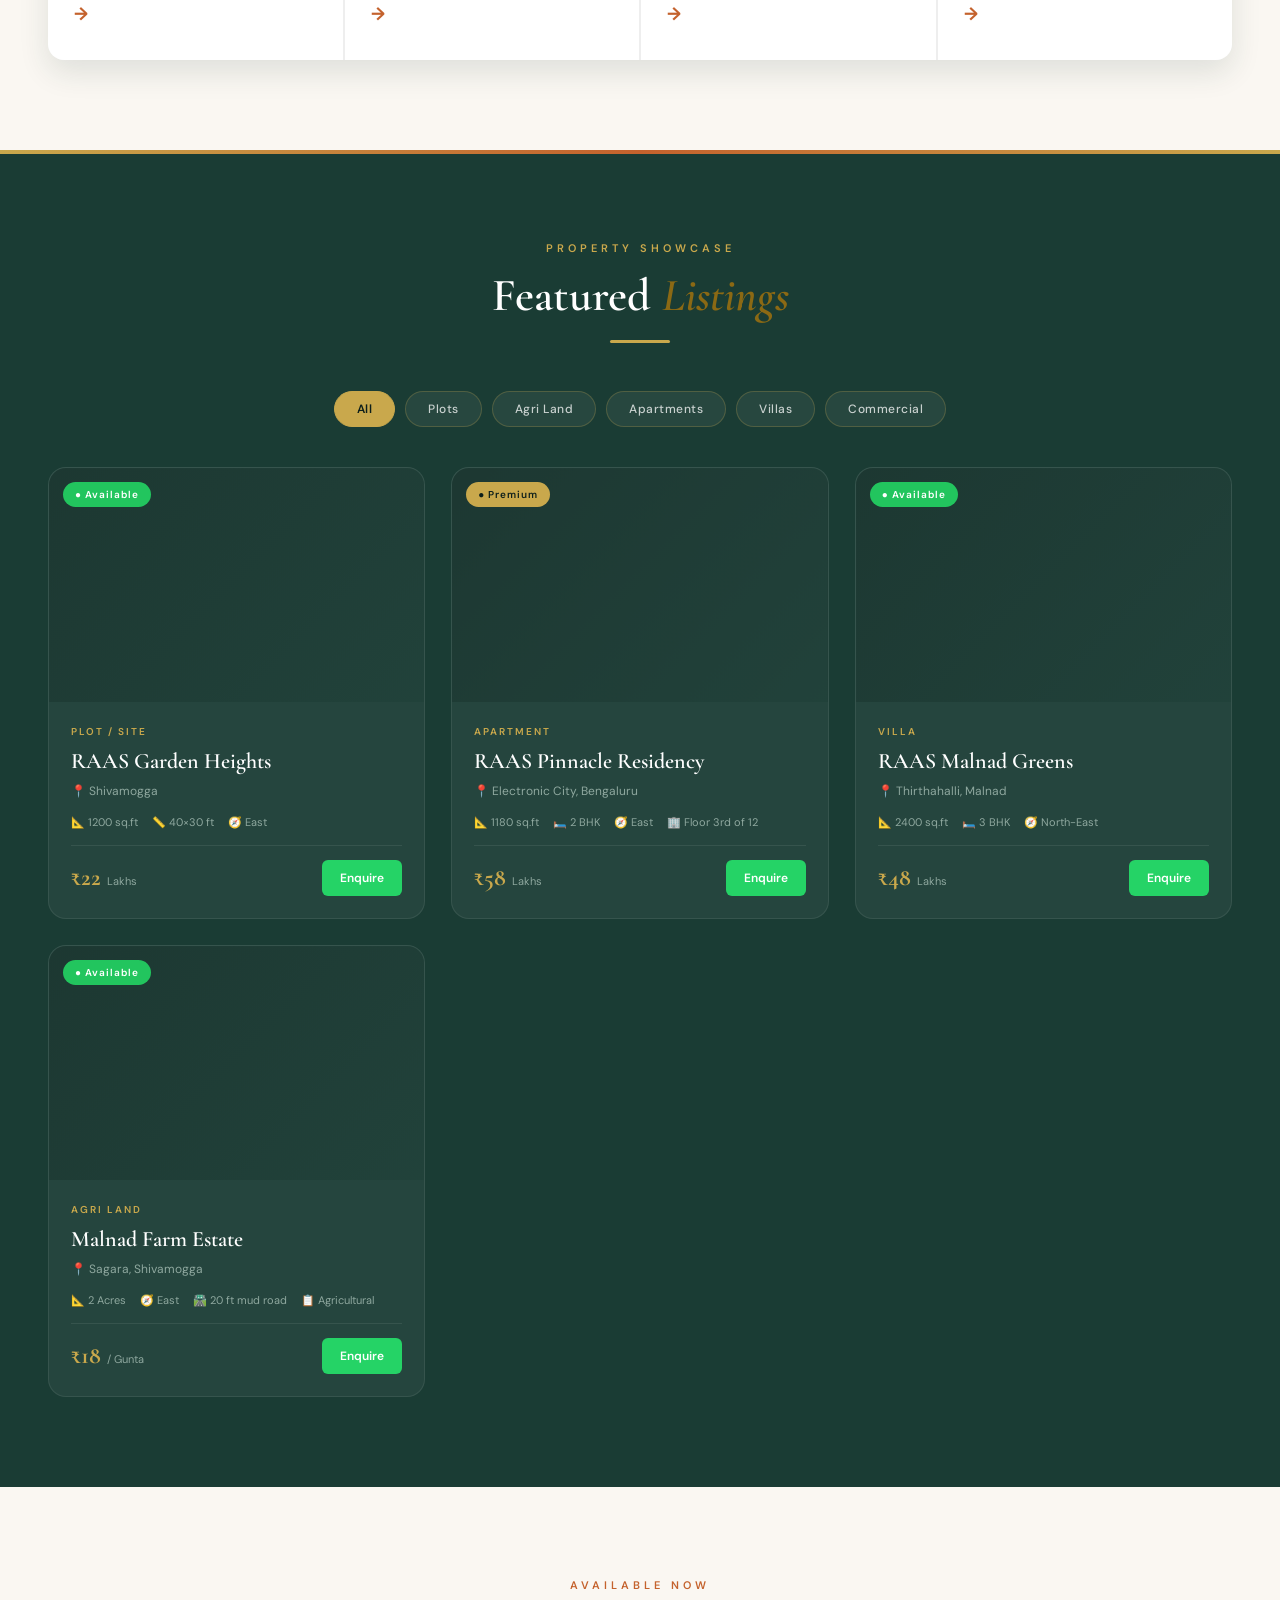
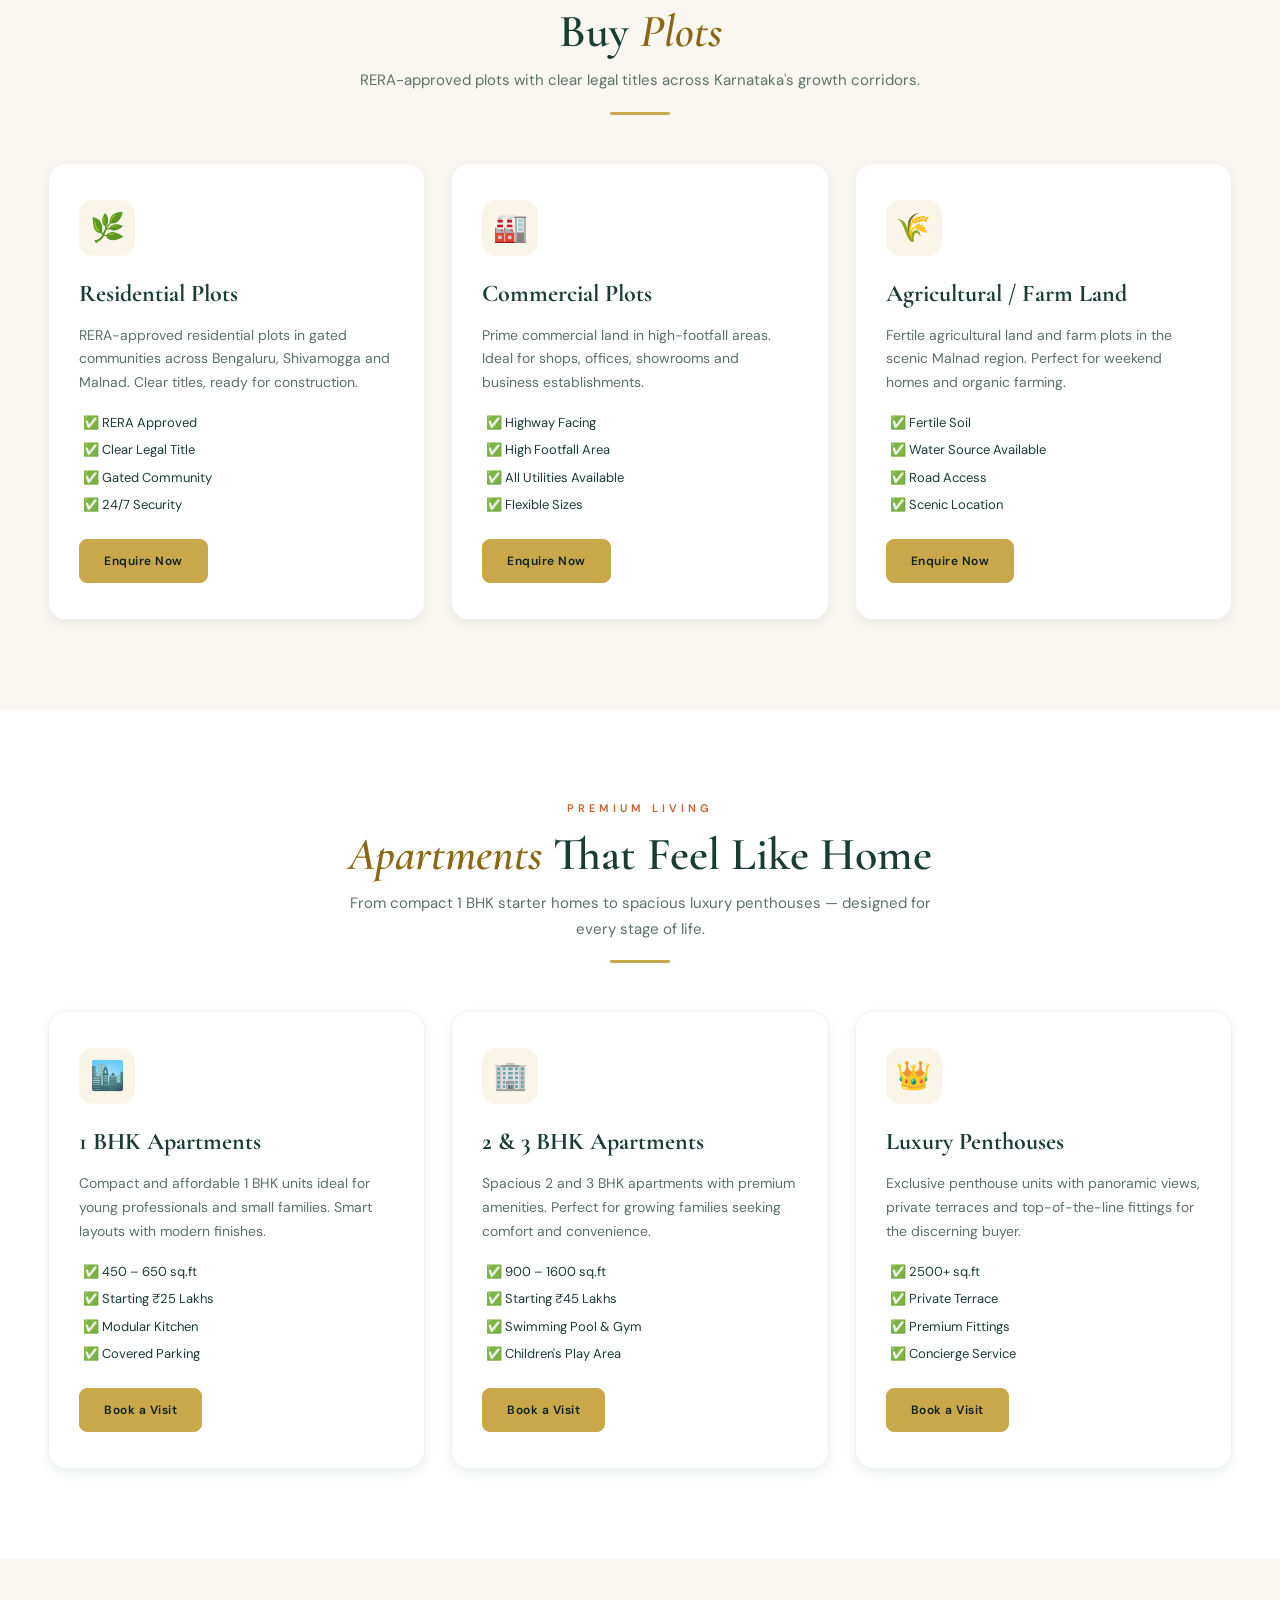
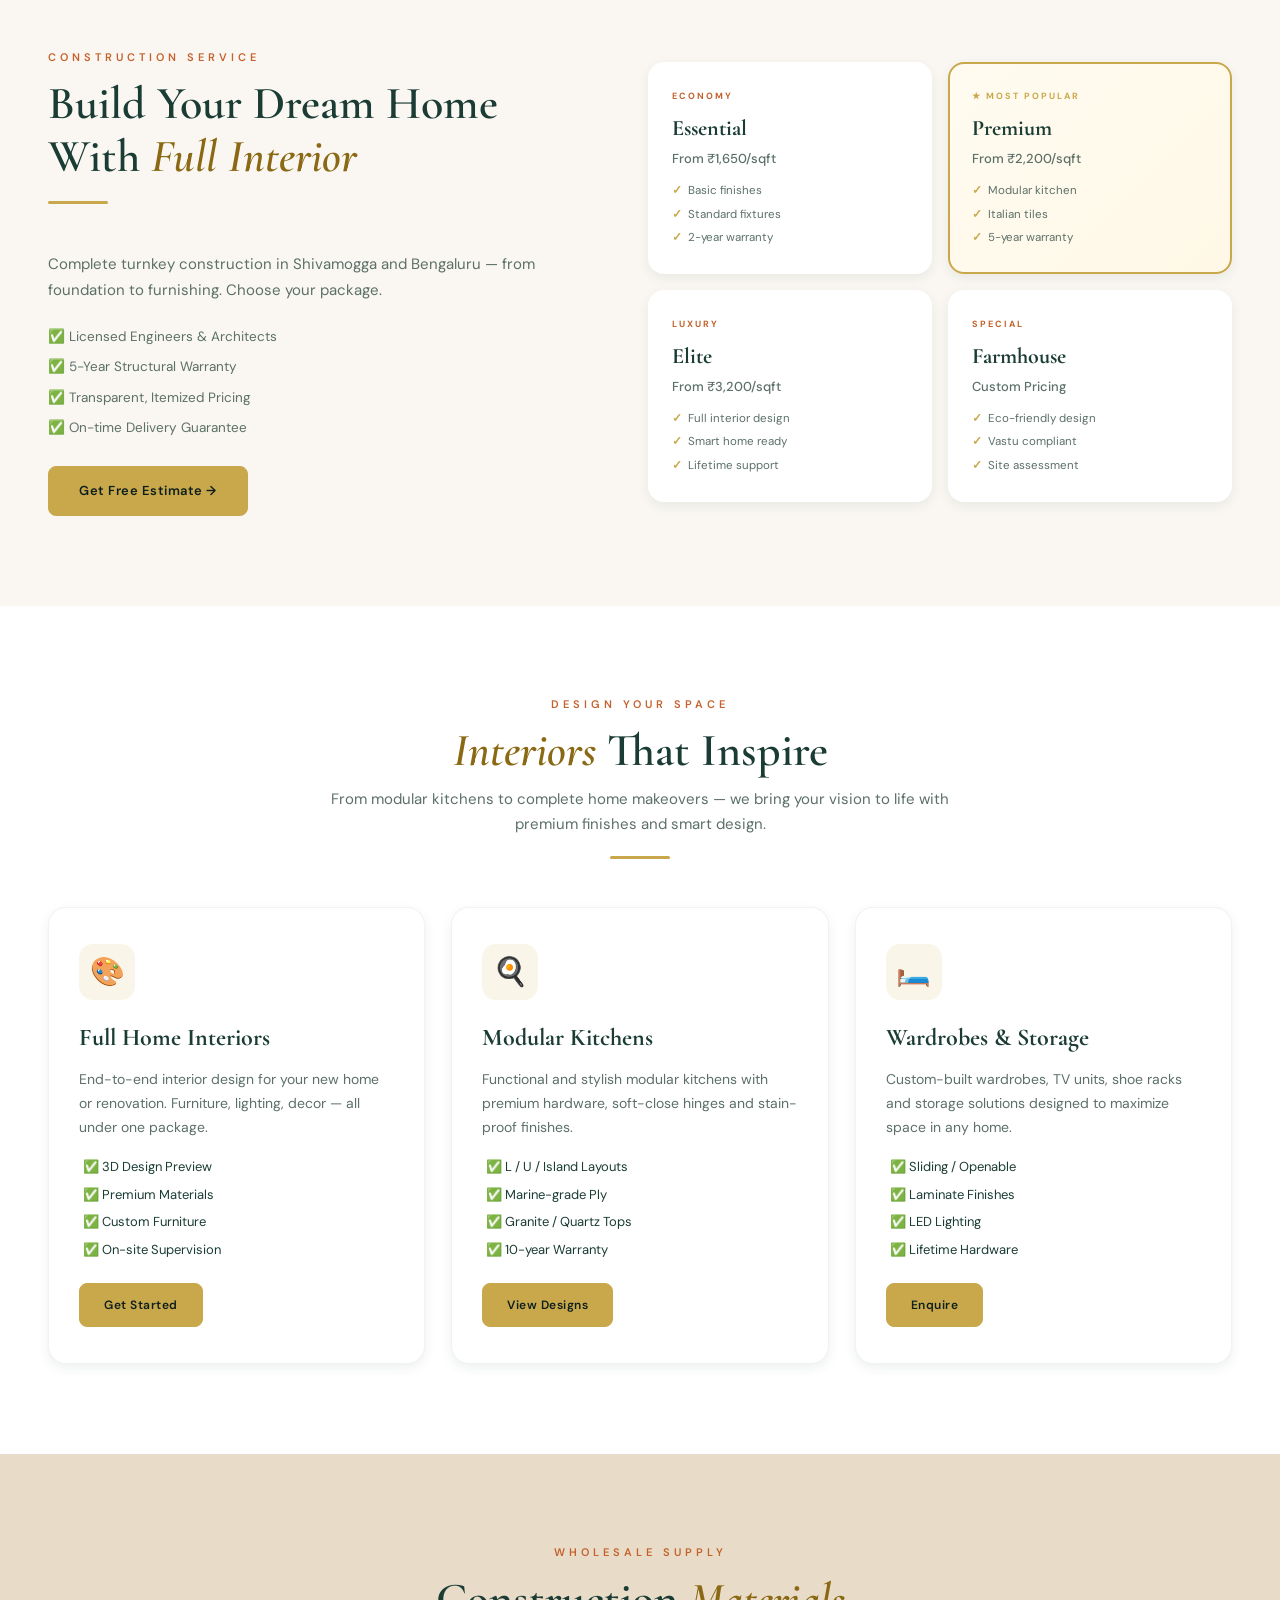
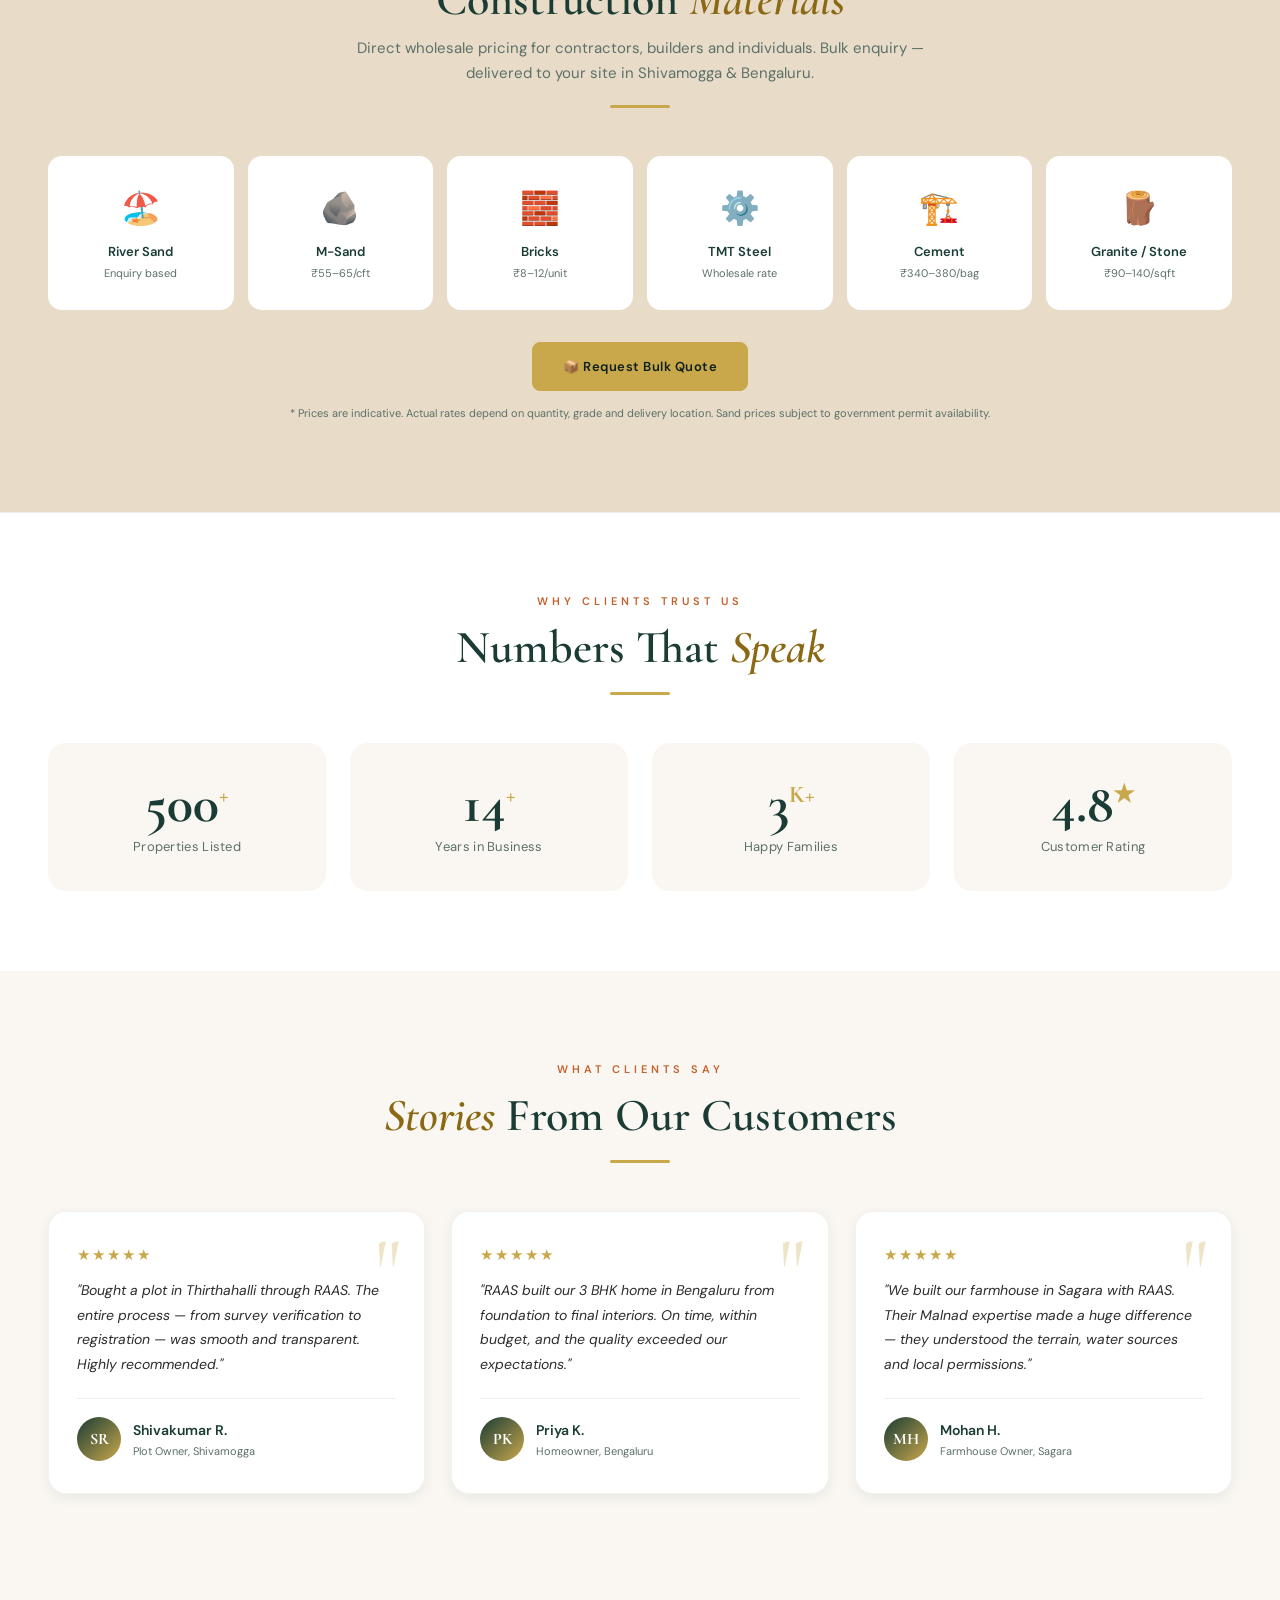
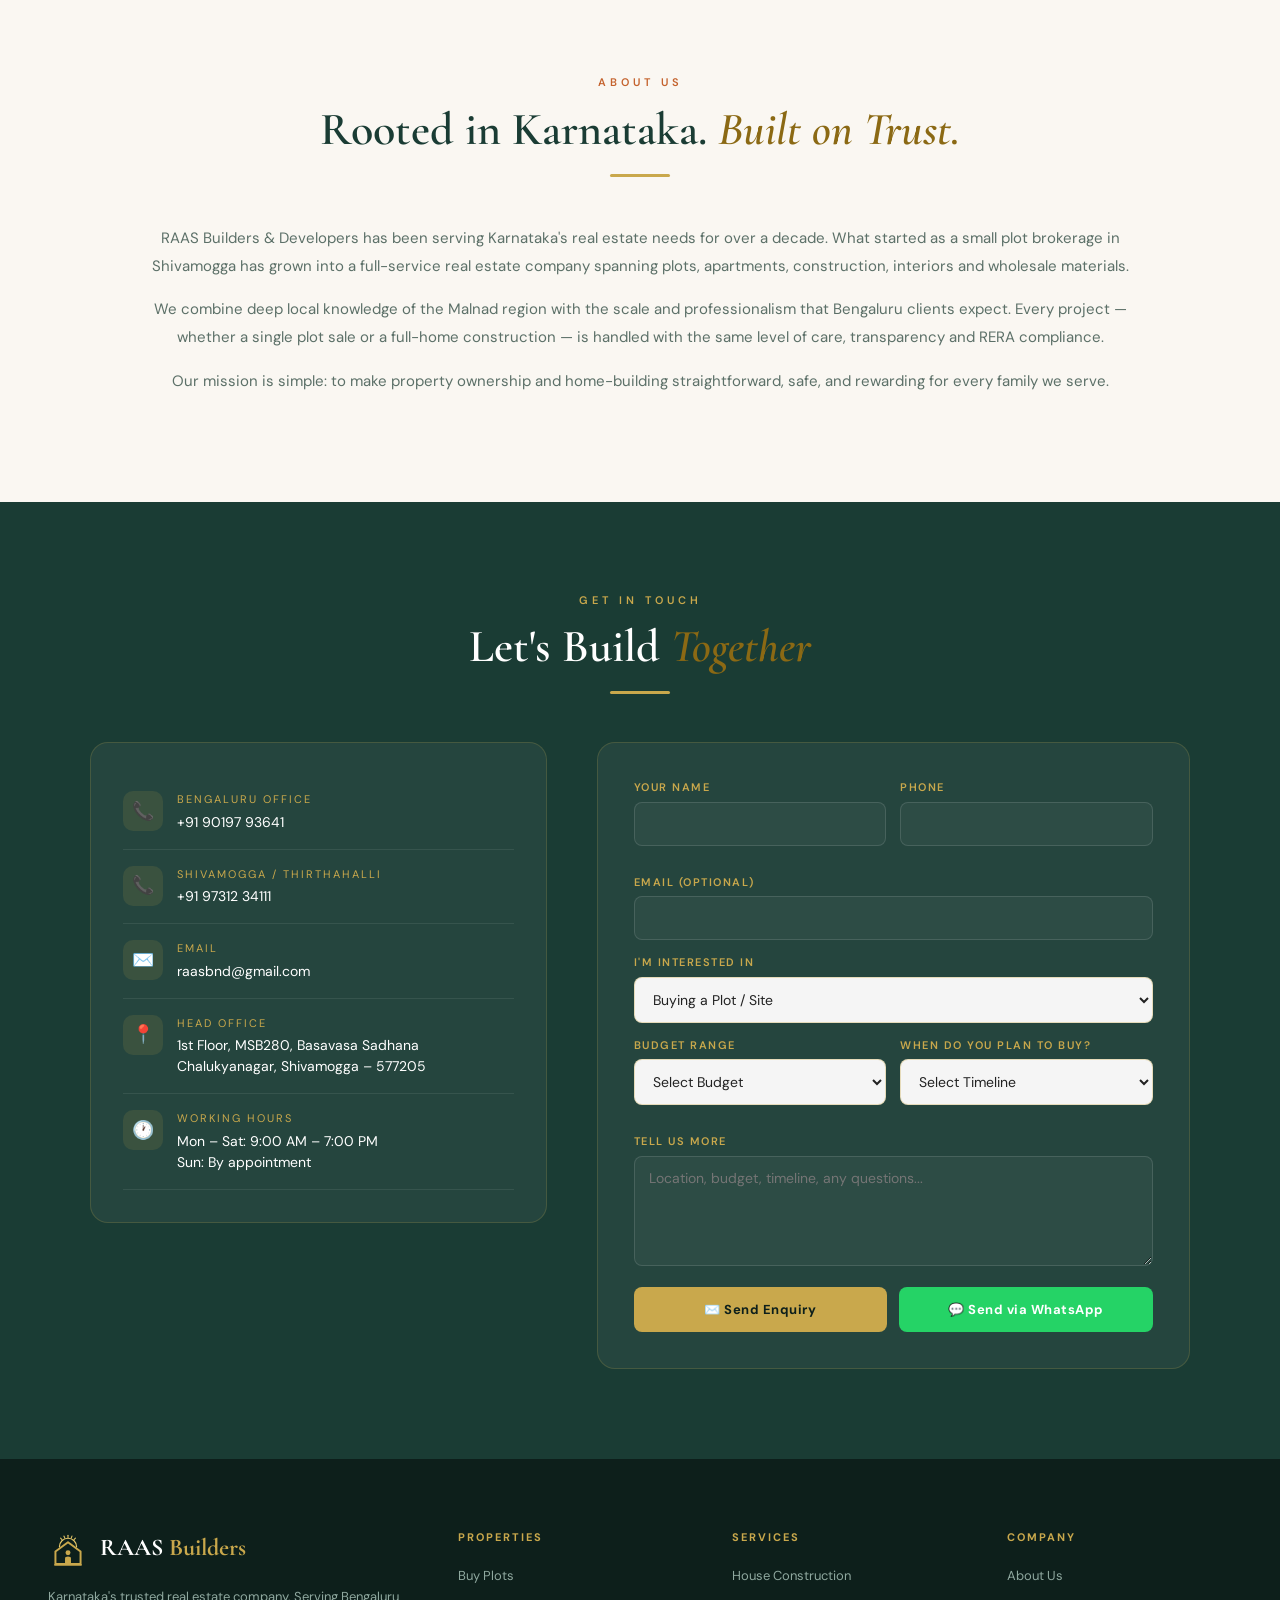
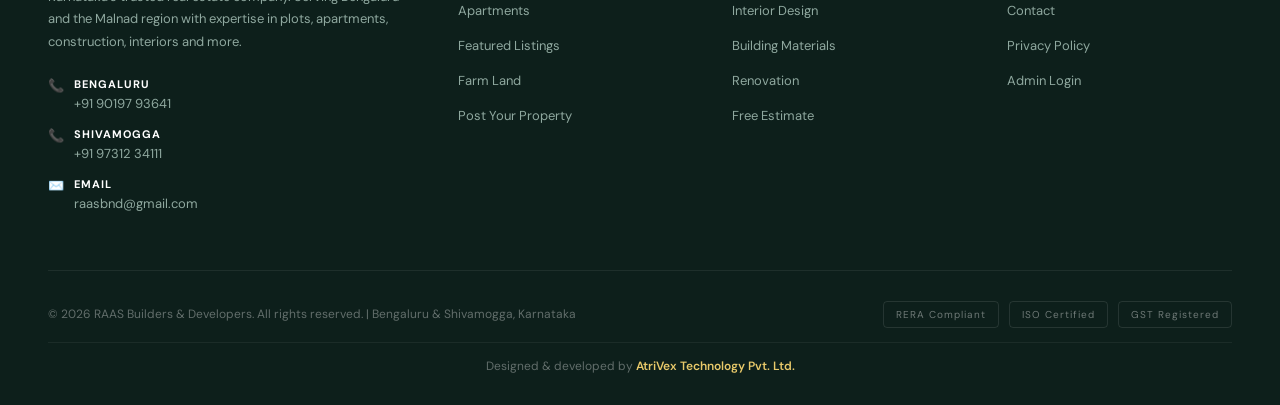
==== commit d5b7f04f: "Logo: wider sunrise arc rising behind the roof + rays (refined) - Restored the larger arc behind the" ====
--- a/index.html
+++ b/index.html
@@ -63,15 +63,15 @@
 <nav class="nav-bar">
   <div class="nav-container">
     <a href="#top" class="nav-logo-area">
-      <svg class="nav-logo-icon" viewBox="0 0 120 116" fill="none" xmlns="http://www.w3.org/2000/svg">
-        <path d="M48,26 A12,12 0 0 1 72,26 Z" fill="#E8C96A"/>
-        <g stroke="#E8C96A" stroke-width="3" stroke-linecap="round">
-          <line x1="60" y1="13" x2="60" y2="6"/><line x1="69.2" y1="16.8" x2="74.1" y2="11.9"/><line x1="50.8" y1="16.8" x2="45.9" y2="11.9"/><line x1="72" y1="21" x2="78.5" y2="18.3"/><line x1="48" y1="21" x2="41.5" y2="18.3"/>
+      <svg class="nav-logo-icon" viewBox="0 0 120 118" fill="none" xmlns="http://www.w3.org/2000/svg">
+        <path d="M34,54 A26,26 0 0 1 86,54" fill="none" stroke="#E8C96A" stroke-width="3.5" stroke-linecap="round"/>
+        <g stroke="#E8C96A" stroke-width="3.2" stroke-linecap="round">
+          <line x1="60" y1="26" x2="60" y2="19"/><line x1="69.6" y1="27.7" x2="72" y2="21.5"/><line x1="50.4" y1="27.7" x2="48" y2="21.5"/><line x1="78" y1="32.6" x2="82.4" y2="27.6"/><line x1="42" y1="32.6" x2="37.6" y2="27.6"/>
         </g>
-        <path d="M60,36 L98,66 L98,104 L22,104 L22,66 Z" fill="none" stroke="#C9A84C" stroke-width="6" stroke-linejoin="round" stroke-linecap="round"/>
-        <circle cx="60" cy="69" r="7.5" fill="#C9A84C"/>
-        <path d="M51,104 L51,87 Q51,81 60,81 Q69,81 69,87 L69,104 Z" fill="#C9A84C"/>
-        <rect x="18" y="104" width="84" height="5" rx="2" fill="#C9A84C"/>
+        <path d="M60,40 L98,68 L98,106 L22,106 L22,68 Z" fill="none" stroke="#C9A84C" stroke-width="6" stroke-linejoin="round" stroke-linecap="round"/>
+        <circle cx="60" cy="72" r="7.5" fill="#C9A84C"/>
+        <path d="M51,106 L51,89 Q51,83 60,83 Q69,83 69,89 L69,106 Z" fill="#C9A84C"/>
+        <rect x="18" y="106" width="84" height="5" rx="2" fill="#C9A84C"/>
       </svg>
       <div class="nav-logo-text">
         <span class="nav-company">RAAS</span>
@@ -686,15 +686,15 @@
     <div class="footer-top">
       <div class="footer-brand">
         <div class="footer-logo">
-          <svg width="40" height="39" viewBox="0 0 120 116" fill="none" xmlns="http://www.w3.org/2000/svg">
-            <path d="M48,26 A12,12 0 0 1 72,26 Z" fill="#E8C96A"/>
-            <g stroke="#E8C96A" stroke-width="3" stroke-linecap="round">
-              <line x1="60" y1="13" x2="60" y2="6"/><line x1="69.2" y1="16.8" x2="74.1" y2="11.9"/><line x1="50.8" y1="16.8" x2="45.9" y2="11.9"/><line x1="72" y1="21" x2="78.5" y2="18.3"/><line x1="48" y1="21" x2="41.5" y2="18.3"/>
+          <svg width="40" height="39" viewBox="0 0 120 118" fill="none" xmlns="http://www.w3.org/2000/svg">
+            <path d="M34,54 A26,26 0 0 1 86,54" fill="none" stroke="#E8C96A" stroke-width="3.5" stroke-linecap="round"/>
+            <g stroke="#E8C96A" stroke-width="3.2" stroke-linecap="round">
+              <line x1="60" y1="26" x2="60" y2="19"/><line x1="69.6" y1="27.7" x2="72" y2="21.5"/><line x1="50.4" y1="27.7" x2="48" y2="21.5"/><line x1="78" y1="32.6" x2="82.4" y2="27.6"/><line x1="42" y1="32.6" x2="37.6" y2="27.6"/>
             </g>
-            <path d="M60,36 L98,66 L98,104 L22,104 L22,66 Z" fill="none" stroke="#C9A84C" stroke-width="6" stroke-linejoin="round" stroke-linecap="round"/>
-            <circle cx="60" cy="69" r="7.5" fill="#C9A84C"/>
-            <path d="M51,104 L51,87 Q51,81 60,81 Q69,81 69,87 L69,104 Z" fill="#C9A84C"/>
-            <rect x="18" y="104" width="84" height="5" rx="2" fill="#C9A84C"/>
+            <path d="M60,40 L98,68 L98,106 L22,106 L22,68 Z" fill="none" stroke="#C9A84C" stroke-width="6" stroke-linejoin="round" stroke-linecap="round"/>
+            <circle cx="60" cy="72" r="7.5" fill="#C9A84C"/>
+            <path d="M51,106 L51,89 Q51,83 60,83 Q69,83 69,89 L69,106 Z" fill="#C9A84C"/>
+            <rect x="18" y="106" width="84" height="5" rx="2" fill="#C9A84C"/>
           </svg>
           <div class="footer-logo-text">RAAS<em> Builders</em></div>
         </div>
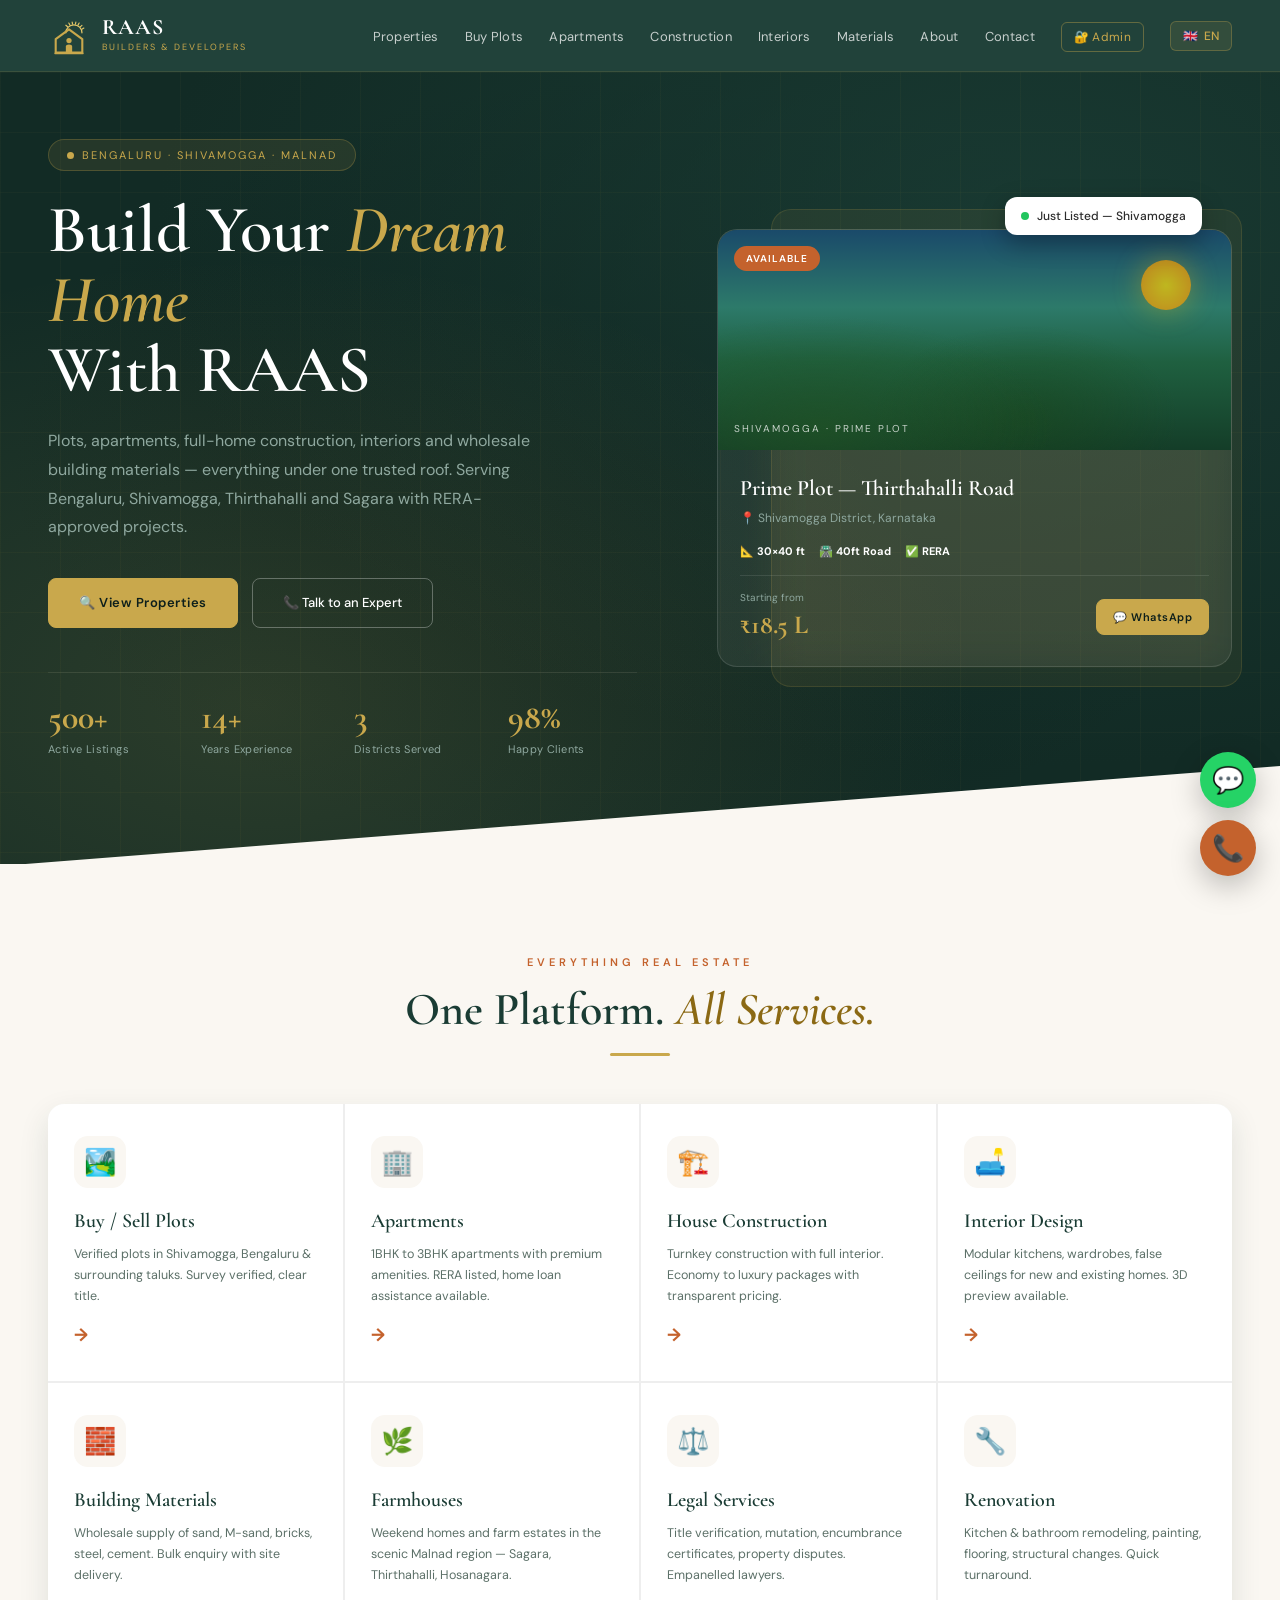
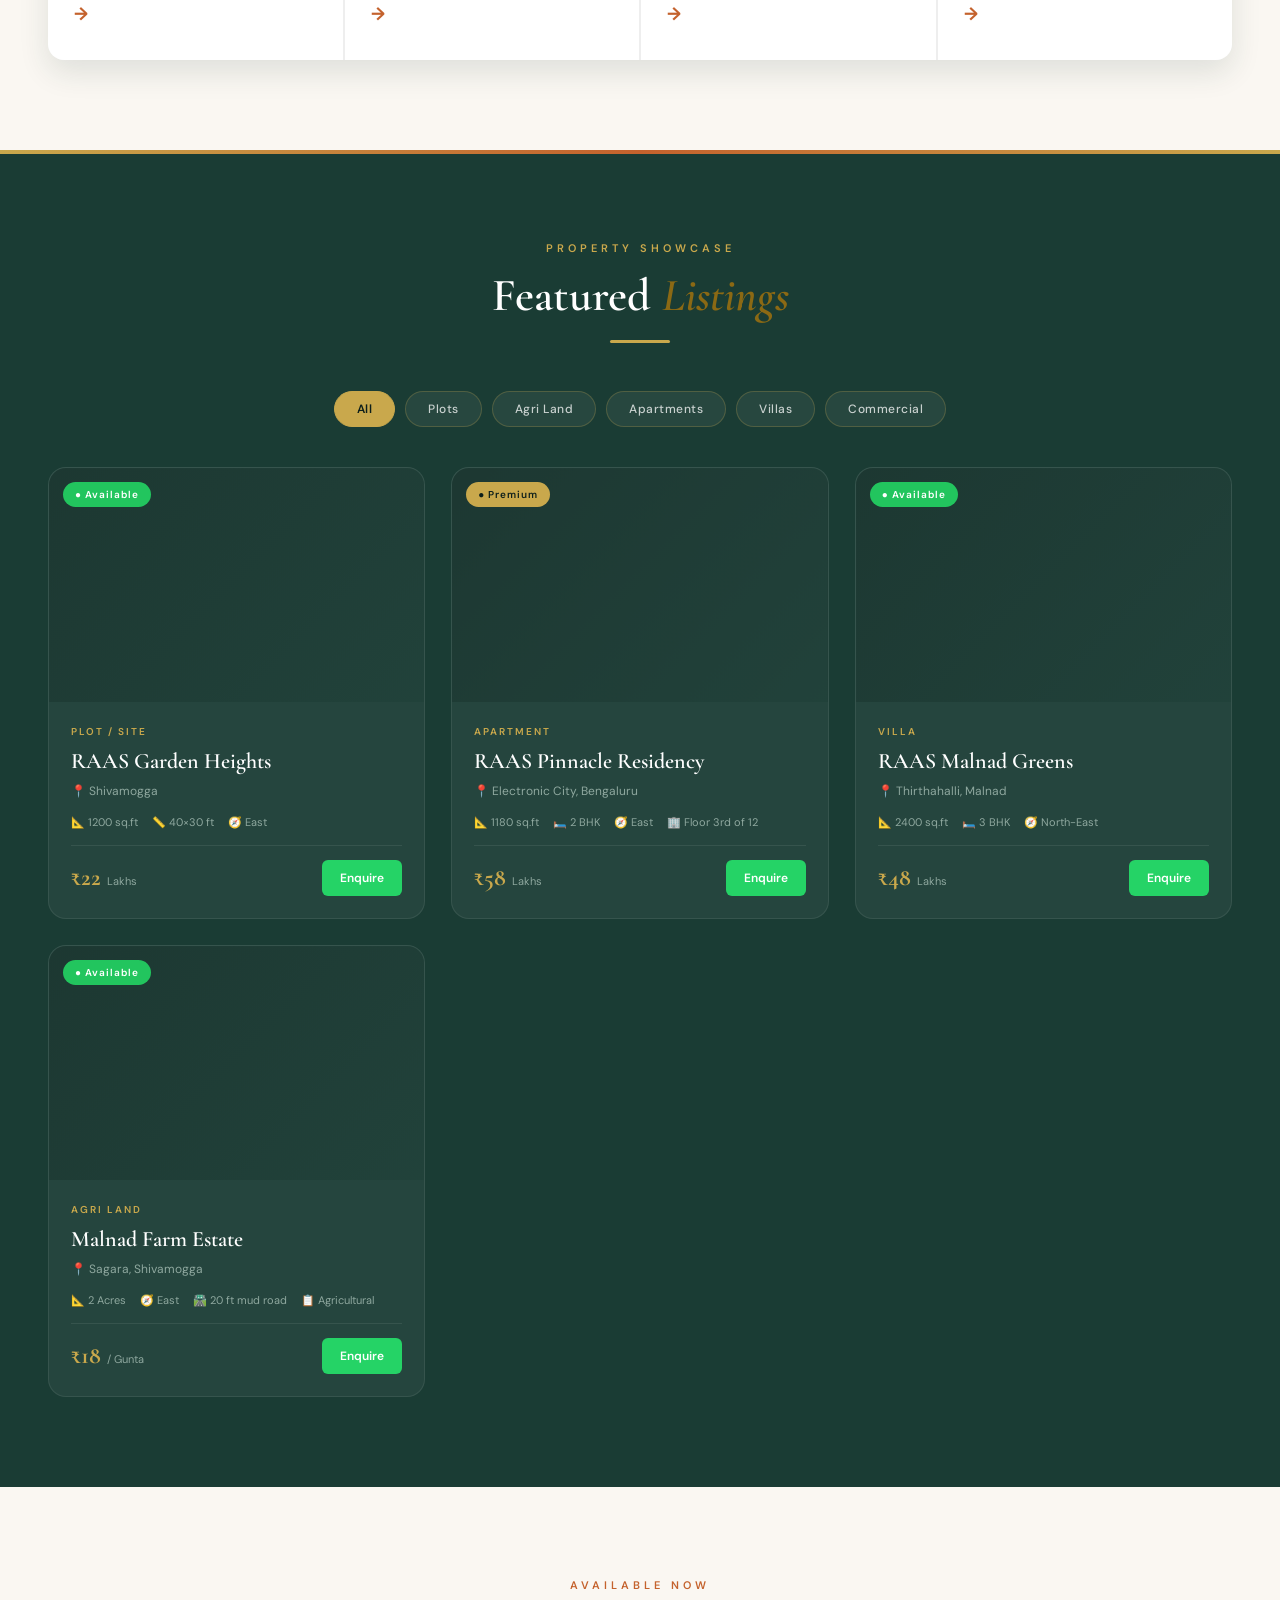
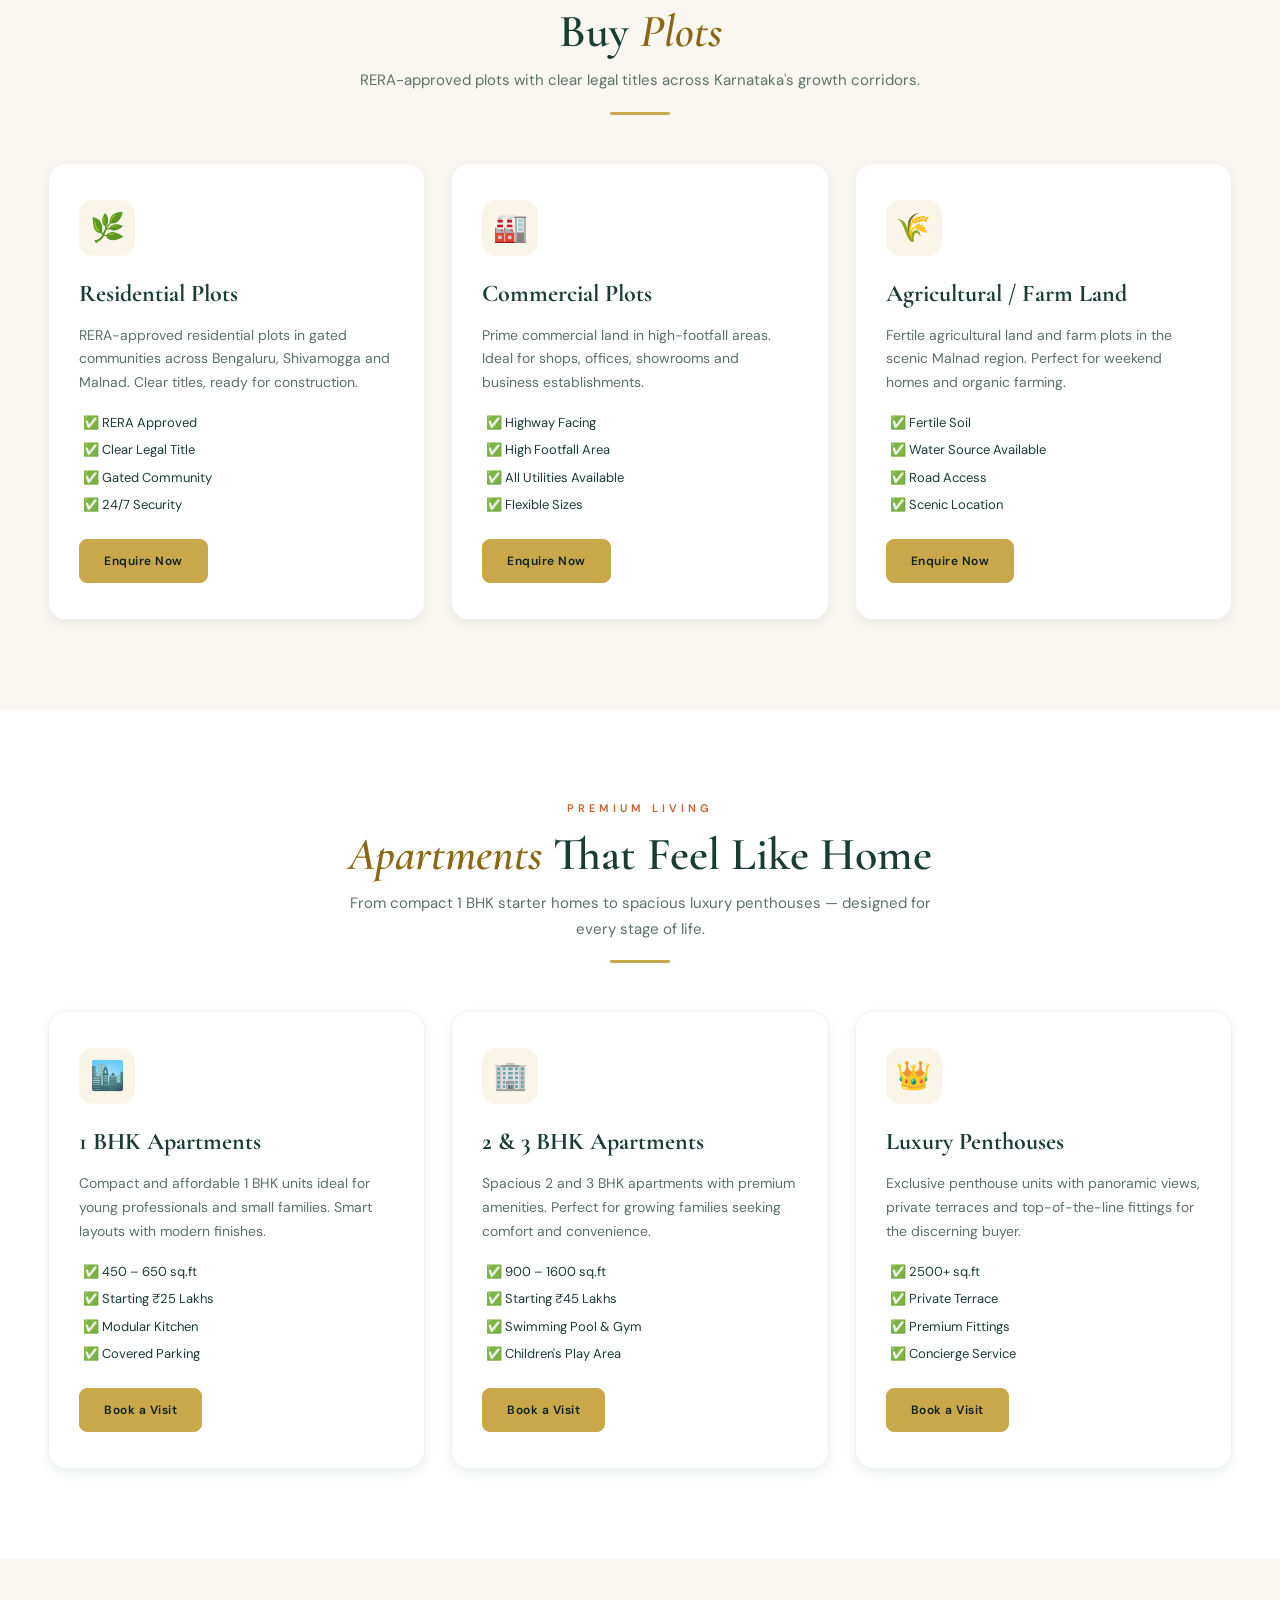
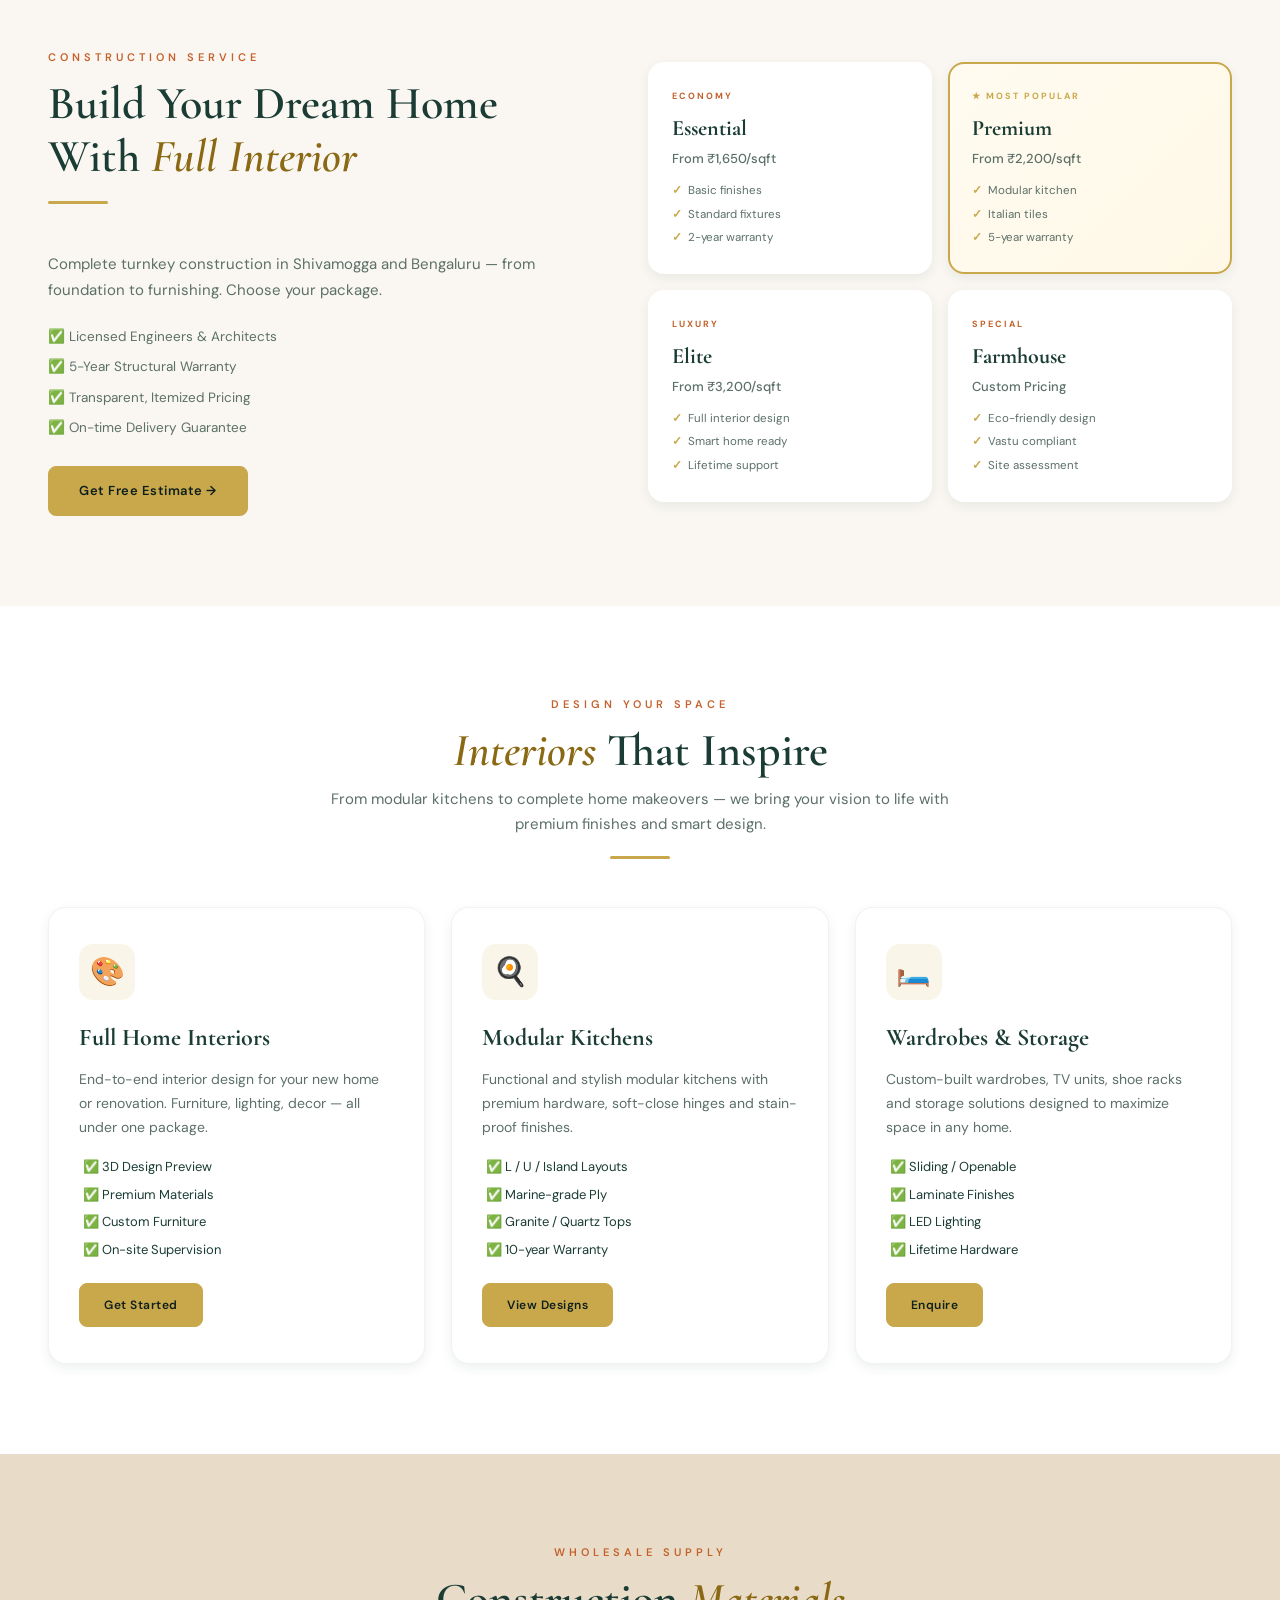
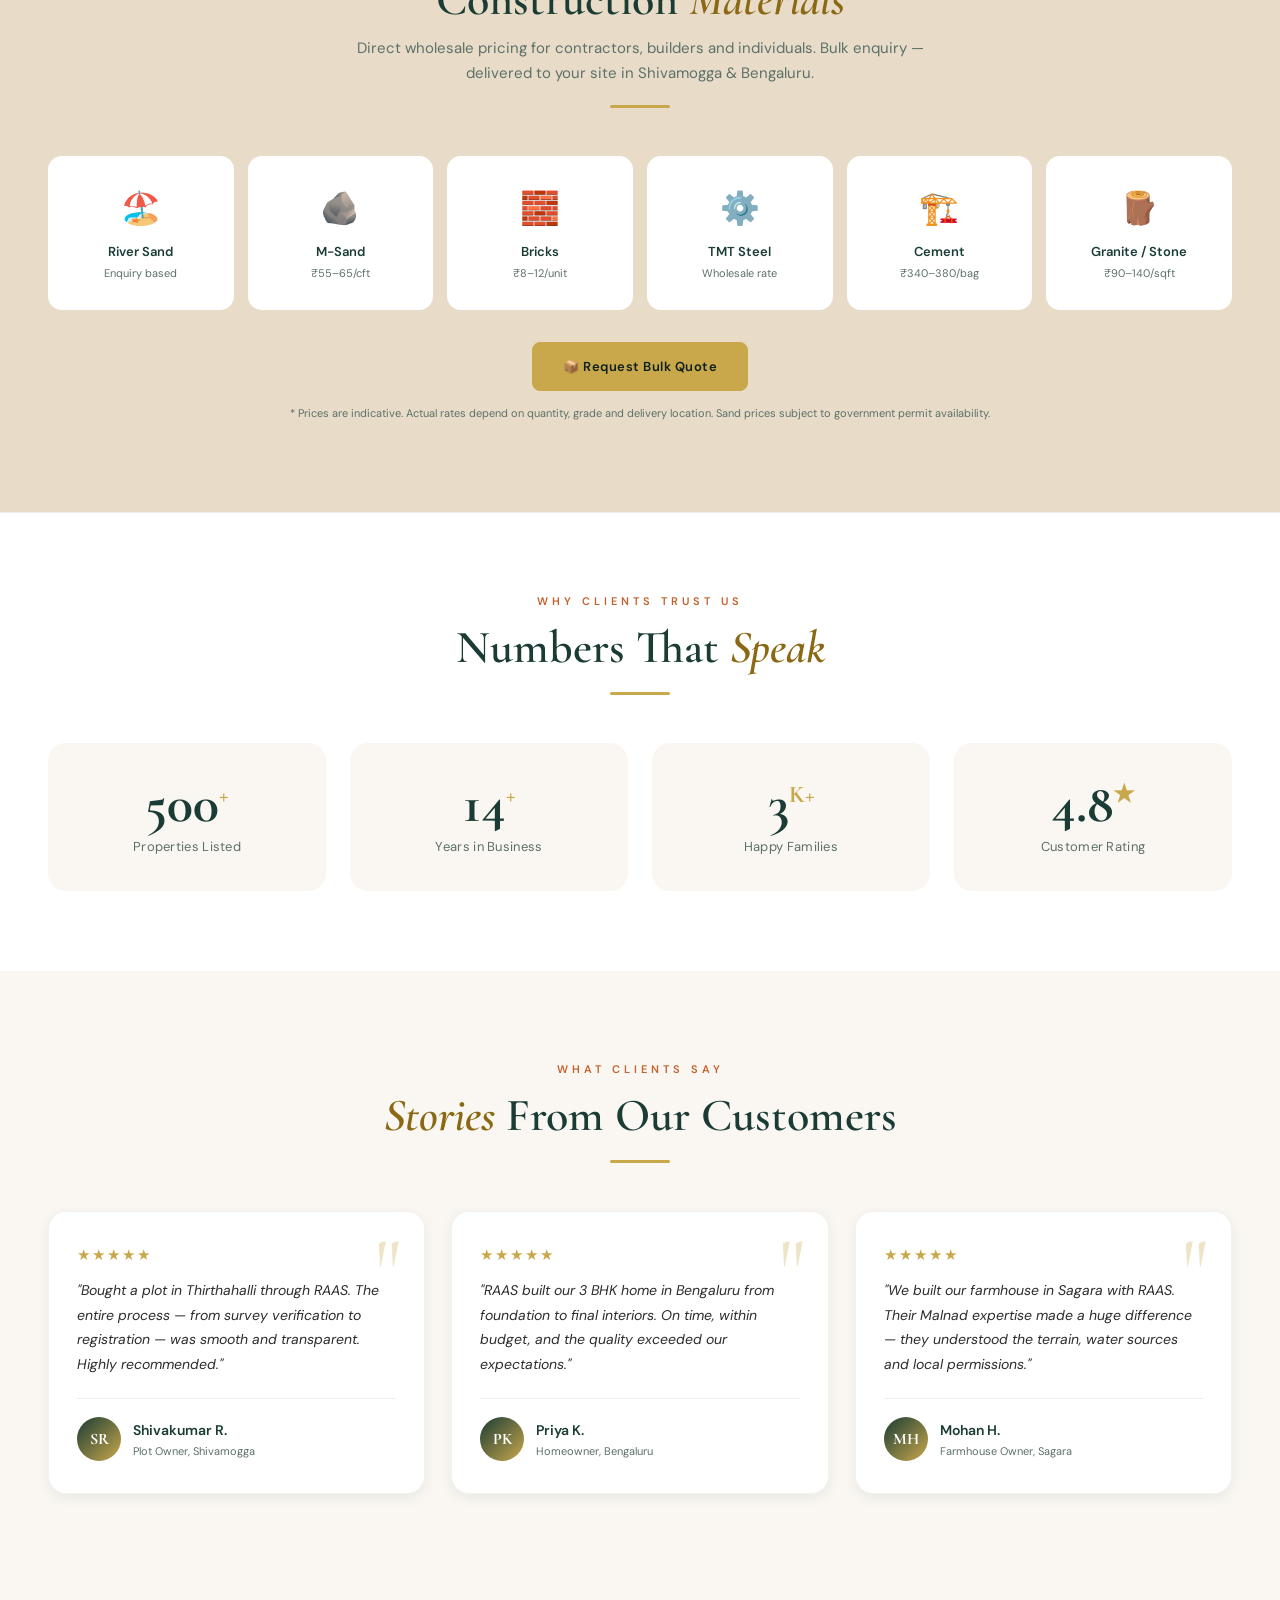
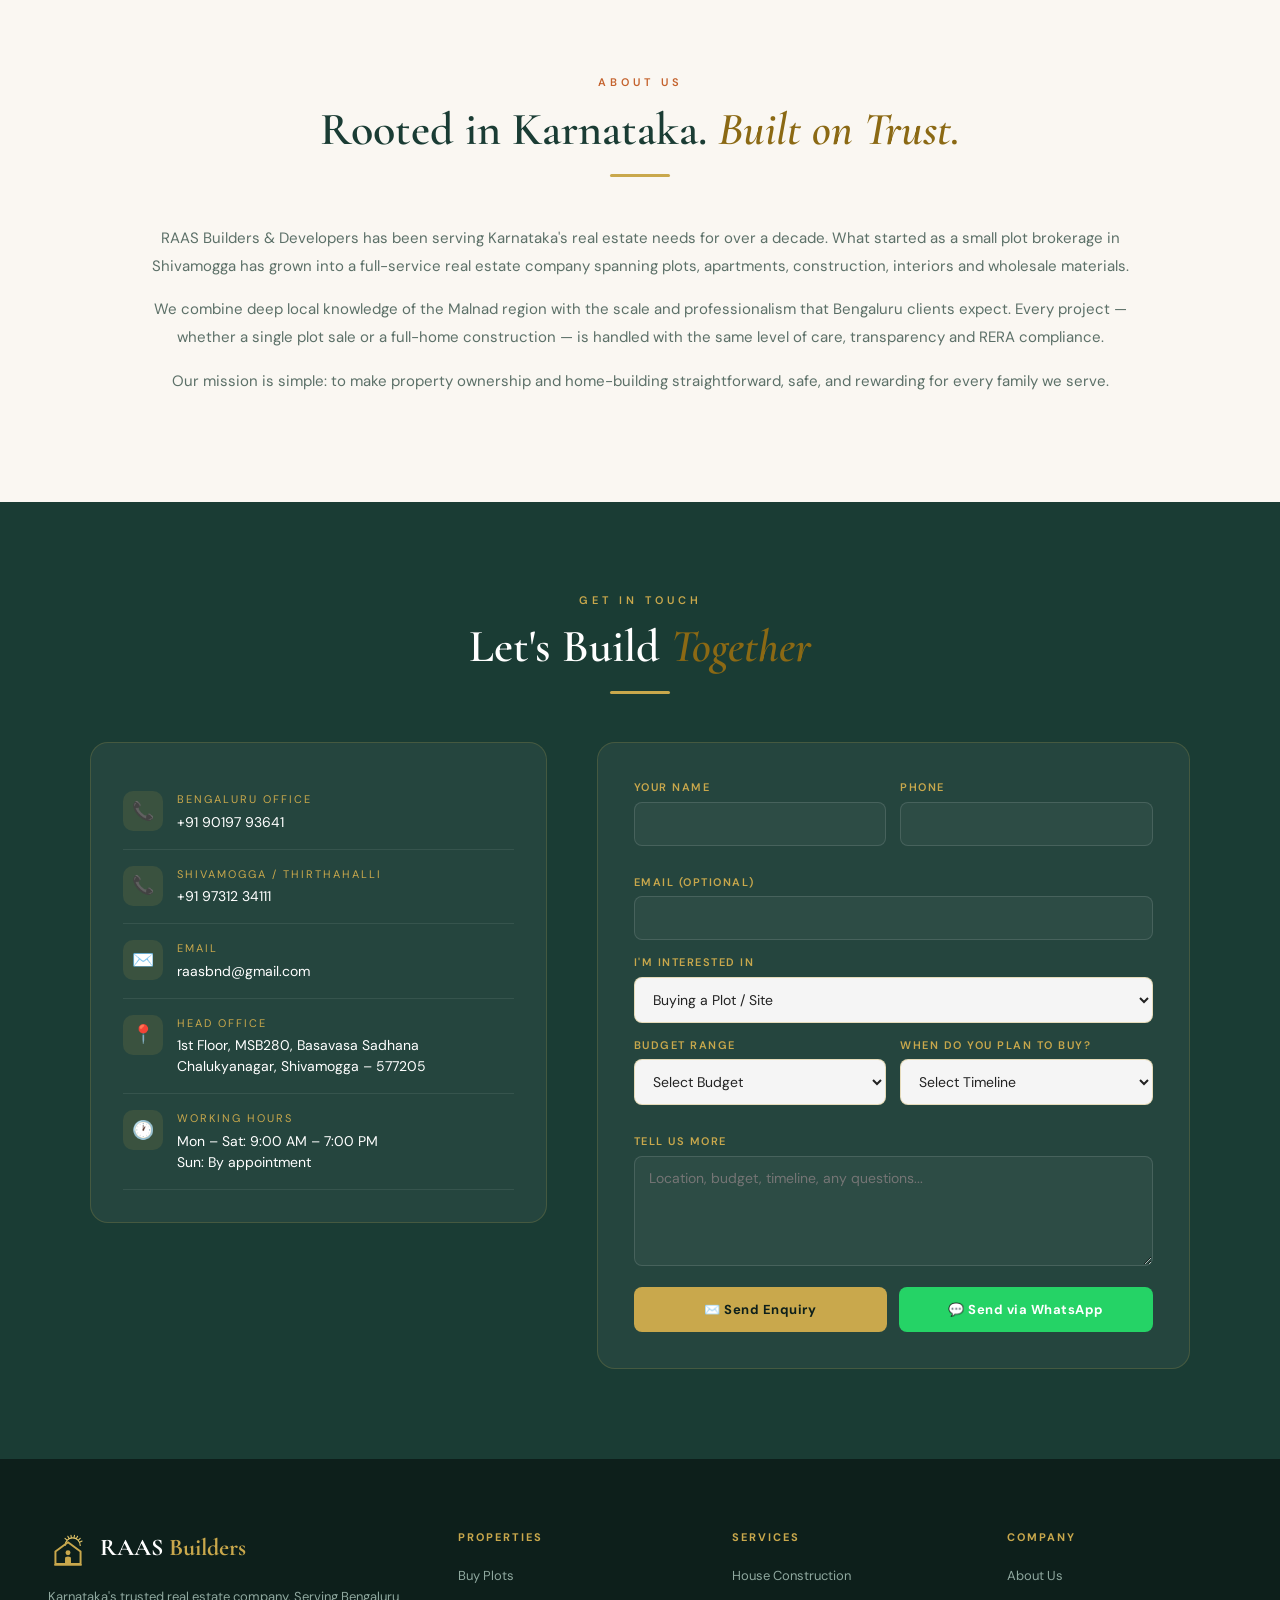
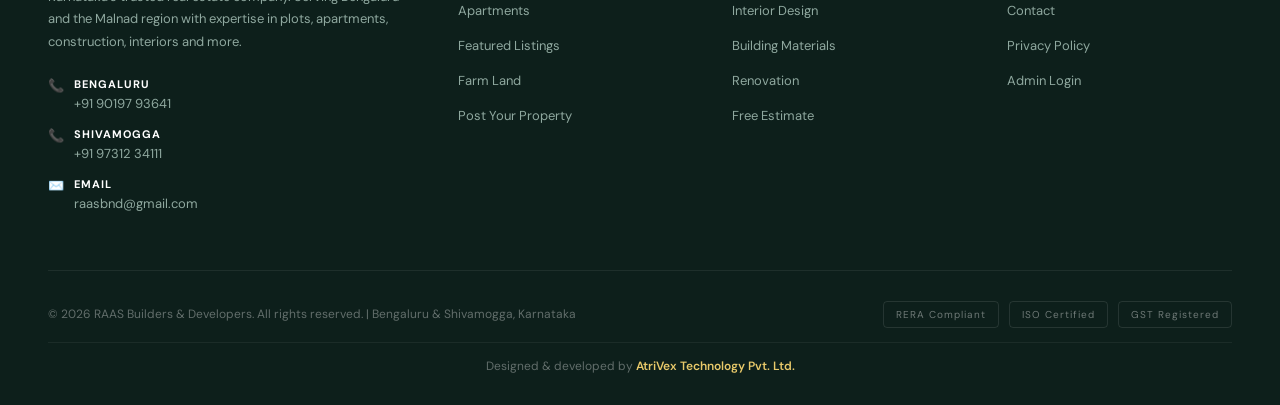
==== commit 02916bdc: "Logo: sunrise rising behind right side of roof + fuller 7-ray burst - Moved the sun arc off-centre t" ====
--- a/index.html
+++ b/index.html
@@ -64,9 +64,9 @@
   <div class="nav-container">
     <a href="#top" class="nav-logo-area">
       <svg class="nav-logo-icon" viewBox="0 0 120 118" fill="none" xmlns="http://www.w3.org/2000/svg">
-        <path d="M34,54 A26,26 0 0 1 86,54" fill="none" stroke="#E8C96A" stroke-width="3.5" stroke-linecap="round"/>
+        <path d="M51,50 A23,23 0 0 1 97,50" fill="none" stroke="#E8C96A" stroke-width="3.5" stroke-linecap="round"/>
         <g stroke="#E8C96A" stroke-width="3.2" stroke-linecap="round">
-          <line x1="60" y1="26" x2="60" y2="19"/><line x1="69.6" y1="27.7" x2="72" y2="21.5"/><line x1="50.4" y1="27.7" x2="48" y2="21.5"/><line x1="78" y1="32.6" x2="82.4" y2="27.6"/><line x1="42" y1="32.6" x2="37.6" y2="27.6"/>
+          <line x1="96.7" y1="39.4" x2="102.5" y2="36.4"/><line x1="92.3" y1="32.9" x2="97" y2="28.5"/><line x1="85.7" y1="27.9" x2="89" y2="22"/><line x1="78.3" y1="25.4" x2="79.6" y2="19"/><line x1="70.1" y1="25.3" x2="69" y2="19"/><line x1="62.6" y1="27.7" x2="59.5" y2="22"/><line x1="56" y1="32.6" x2="51" y2="28.2"/>
         </g>
         <path d="M60,40 L98,68 L98,106 L22,106 L22,68 Z" fill="none" stroke="#C9A84C" stroke-width="6" stroke-linejoin="round" stroke-linecap="round"/>
         <circle cx="60" cy="72" r="7.5" fill="#C9A84C"/>
@@ -687,9 +687,9 @@
       <div class="footer-brand">
         <div class="footer-logo">
           <svg width="40" height="39" viewBox="0 0 120 118" fill="none" xmlns="http://www.w3.org/2000/svg">
-            <path d="M34,54 A26,26 0 0 1 86,54" fill="none" stroke="#E8C96A" stroke-width="3.5" stroke-linecap="round"/>
+            <path d="M51,50 A23,23 0 0 1 97,50" fill="none" stroke="#E8C96A" stroke-width="3.5" stroke-linecap="round"/>
             <g stroke="#E8C96A" stroke-width="3.2" stroke-linecap="round">
-              <line x1="60" y1="26" x2="60" y2="19"/><line x1="69.6" y1="27.7" x2="72" y2="21.5"/><line x1="50.4" y1="27.7" x2="48" y2="21.5"/><line x1="78" y1="32.6" x2="82.4" y2="27.6"/><line x1="42" y1="32.6" x2="37.6" y2="27.6"/>
+              <line x1="96.7" y1="39.4" x2="102.5" y2="36.4"/><line x1="92.3" y1="32.9" x2="97" y2="28.5"/><line x1="85.7" y1="27.9" x2="89" y2="22"/><line x1="78.3" y1="25.4" x2="79.6" y2="19"/><line x1="70.1" y1="25.3" x2="69" y2="19"/><line x1="62.6" y1="27.7" x2="59.5" y2="22"/><line x1="56" y1="32.6" x2="51" y2="28.2"/>
             </g>
             <path d="M60,40 L98,68 L98,106 L22,106 L22,68 Z" fill="none" stroke="#C9A84C" stroke-width="6" stroke-linejoin="round" stroke-linecap="round"/>
             <circle cx="60" cy="72" r="7.5" fill="#C9A84C"/>
